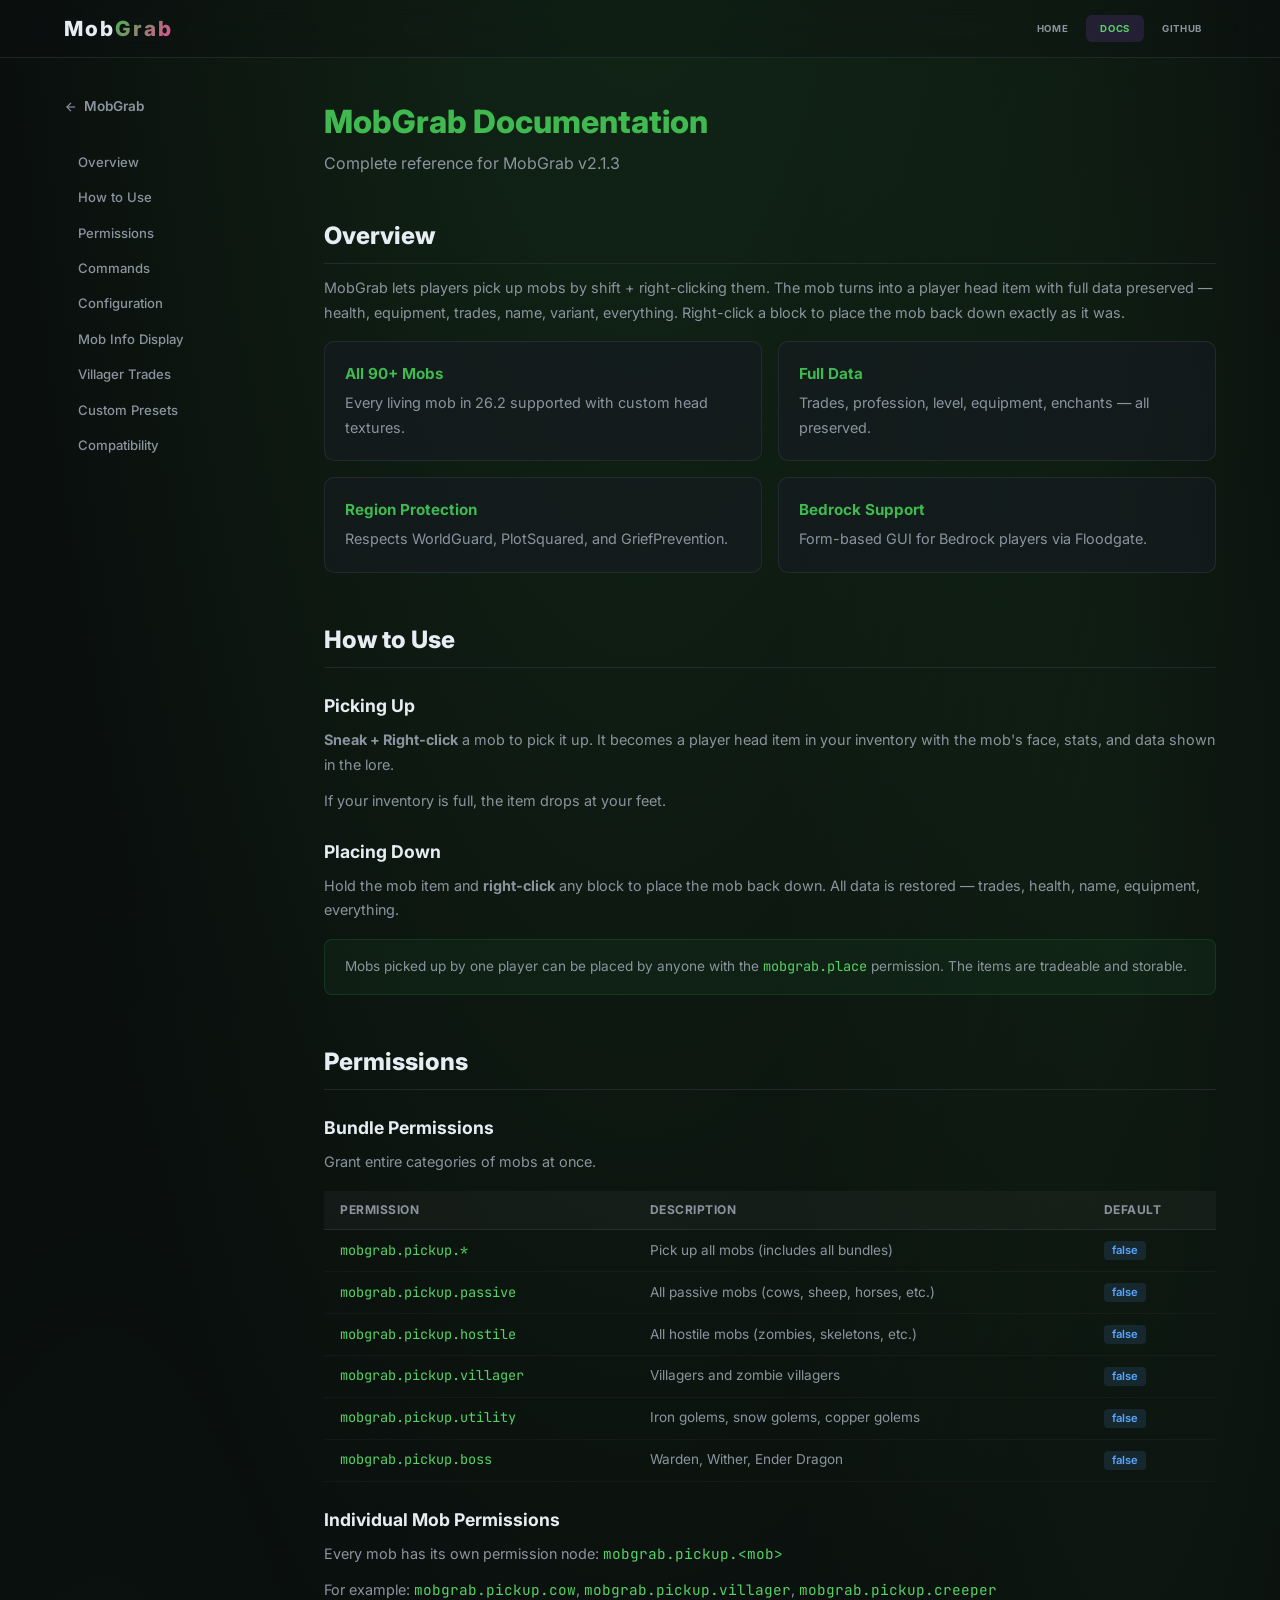
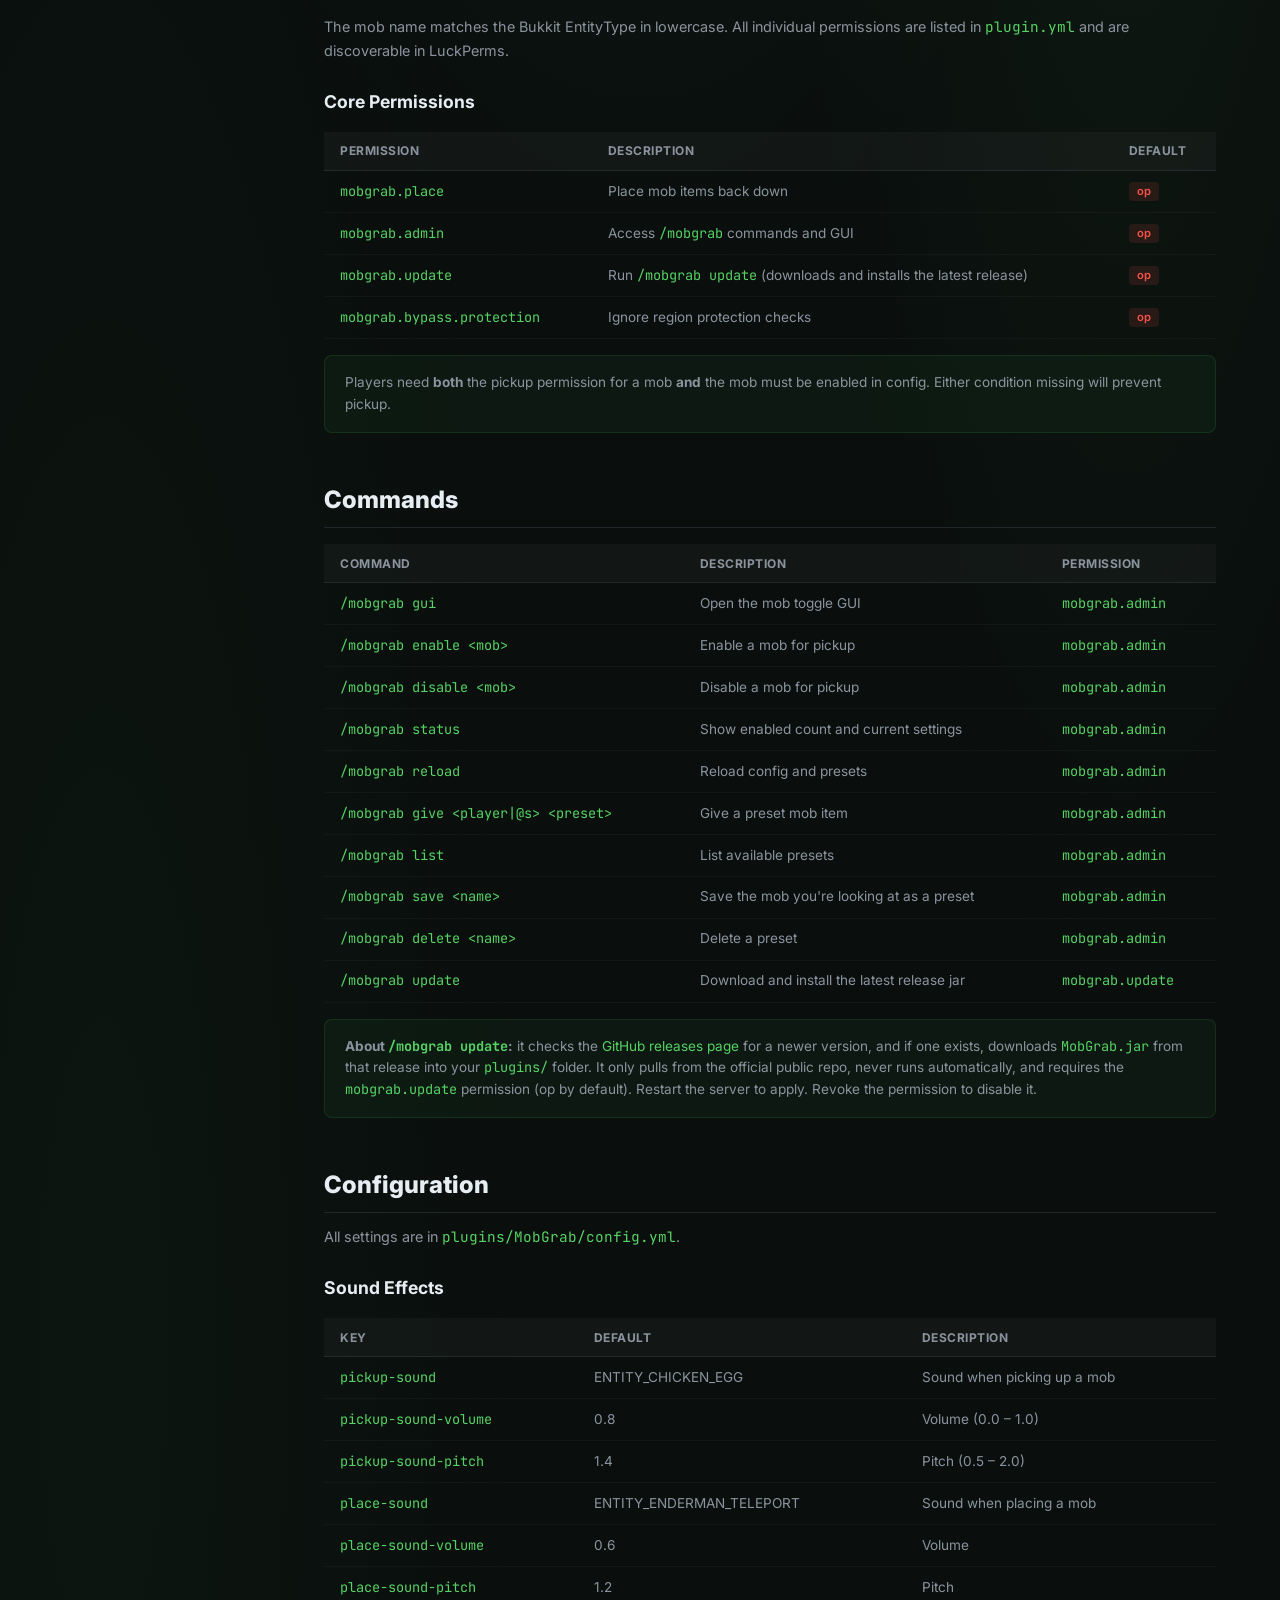
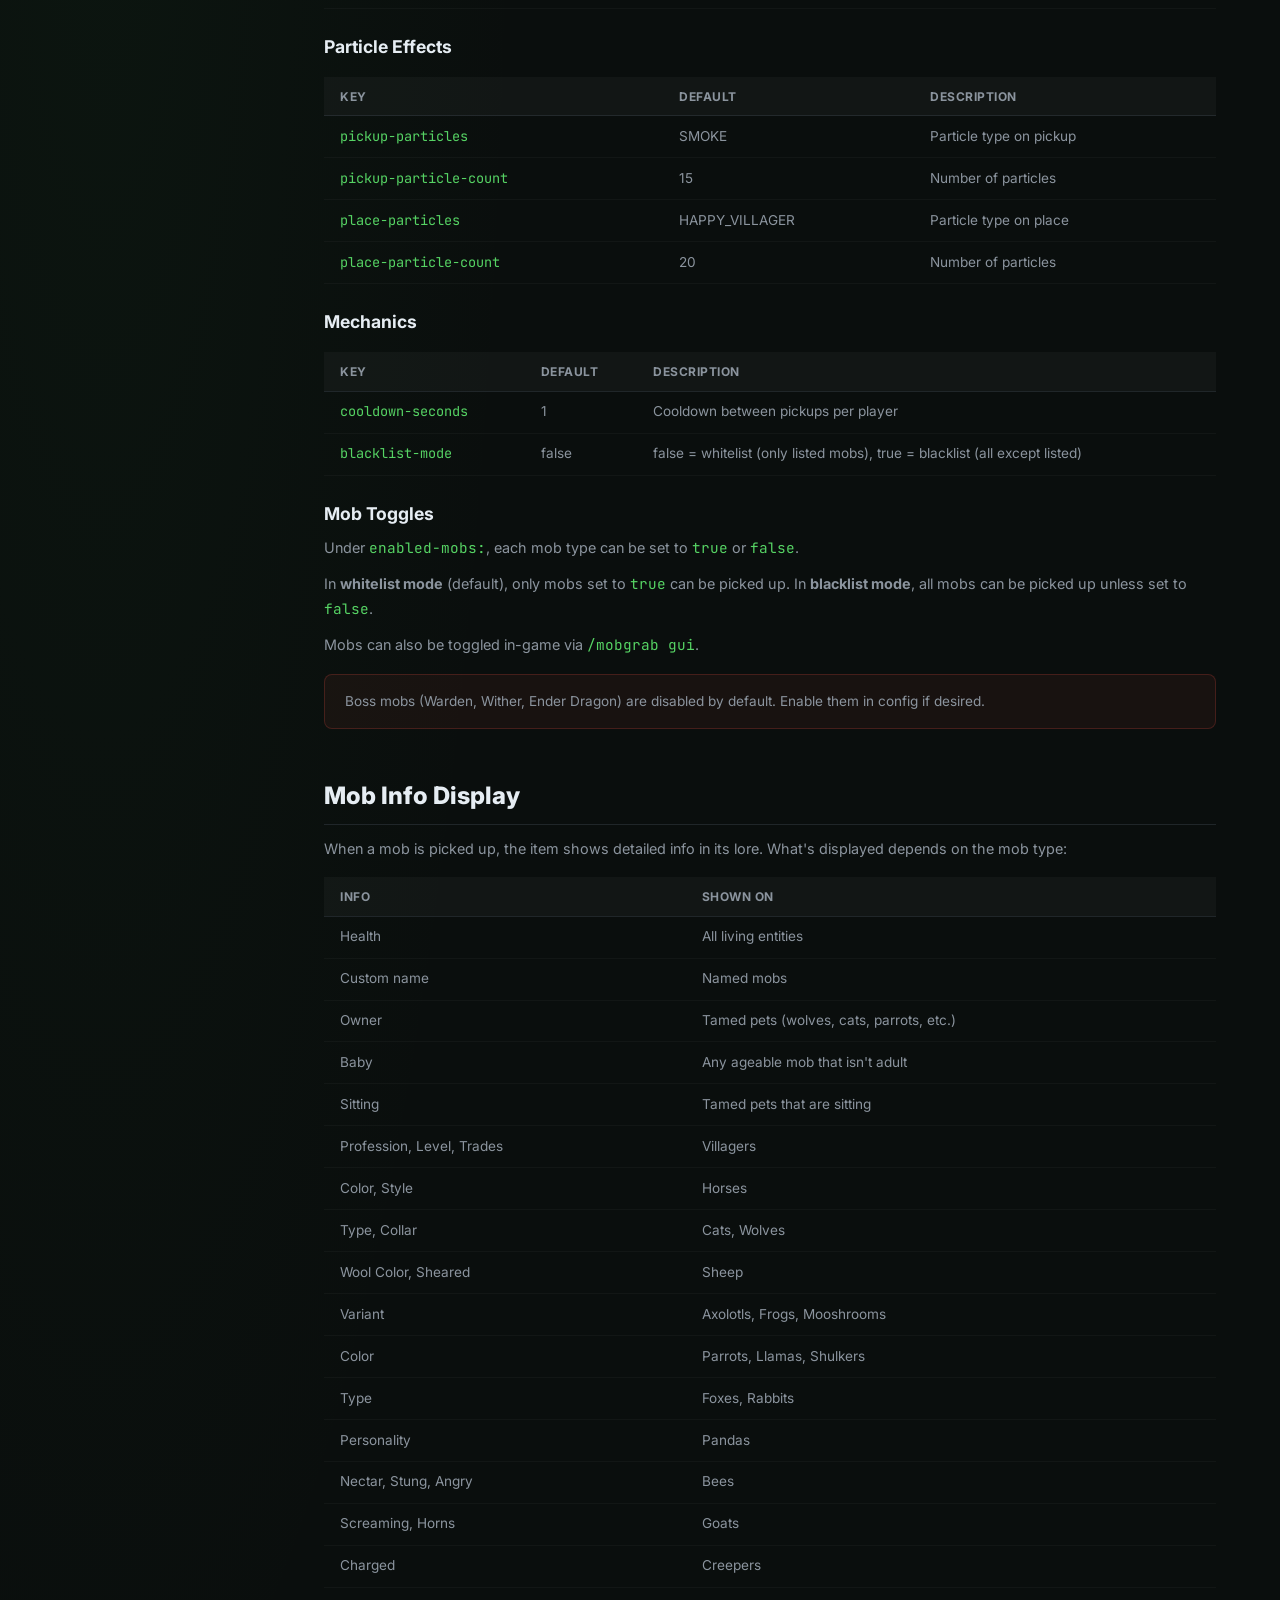
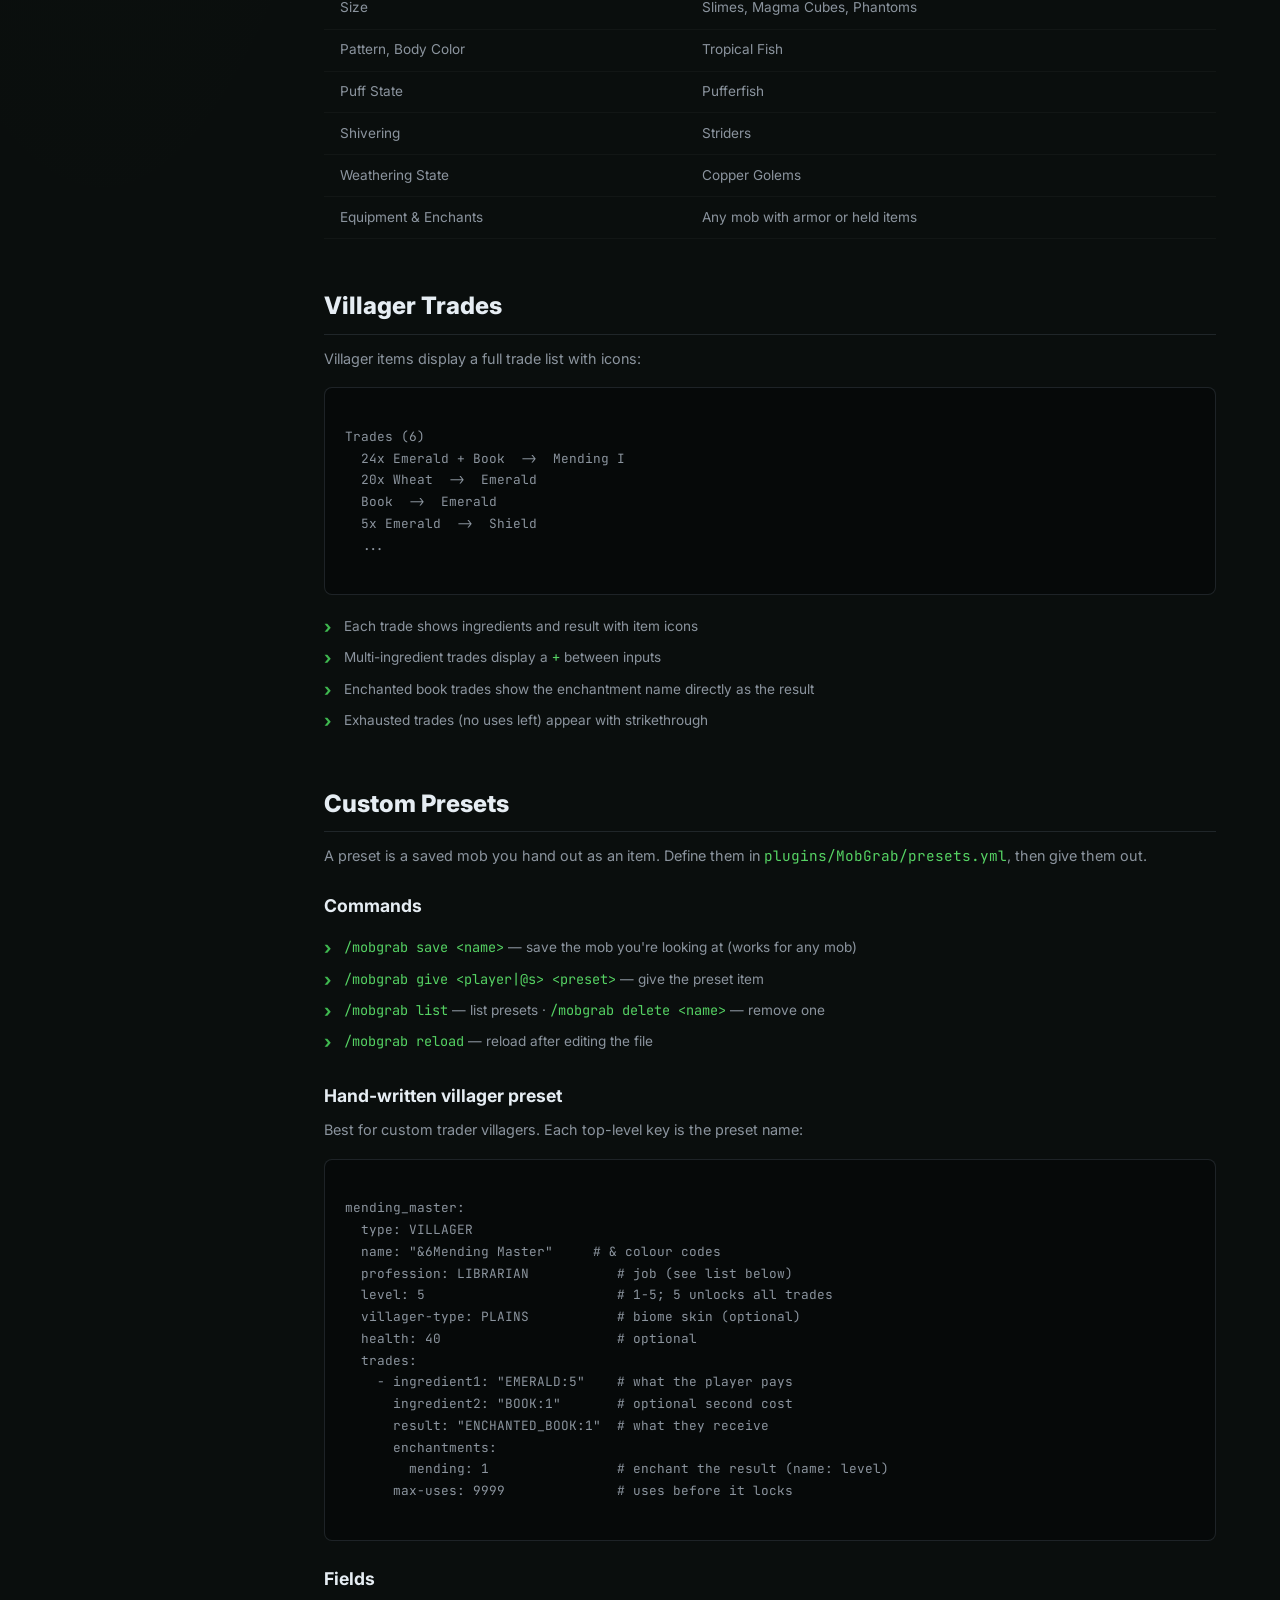
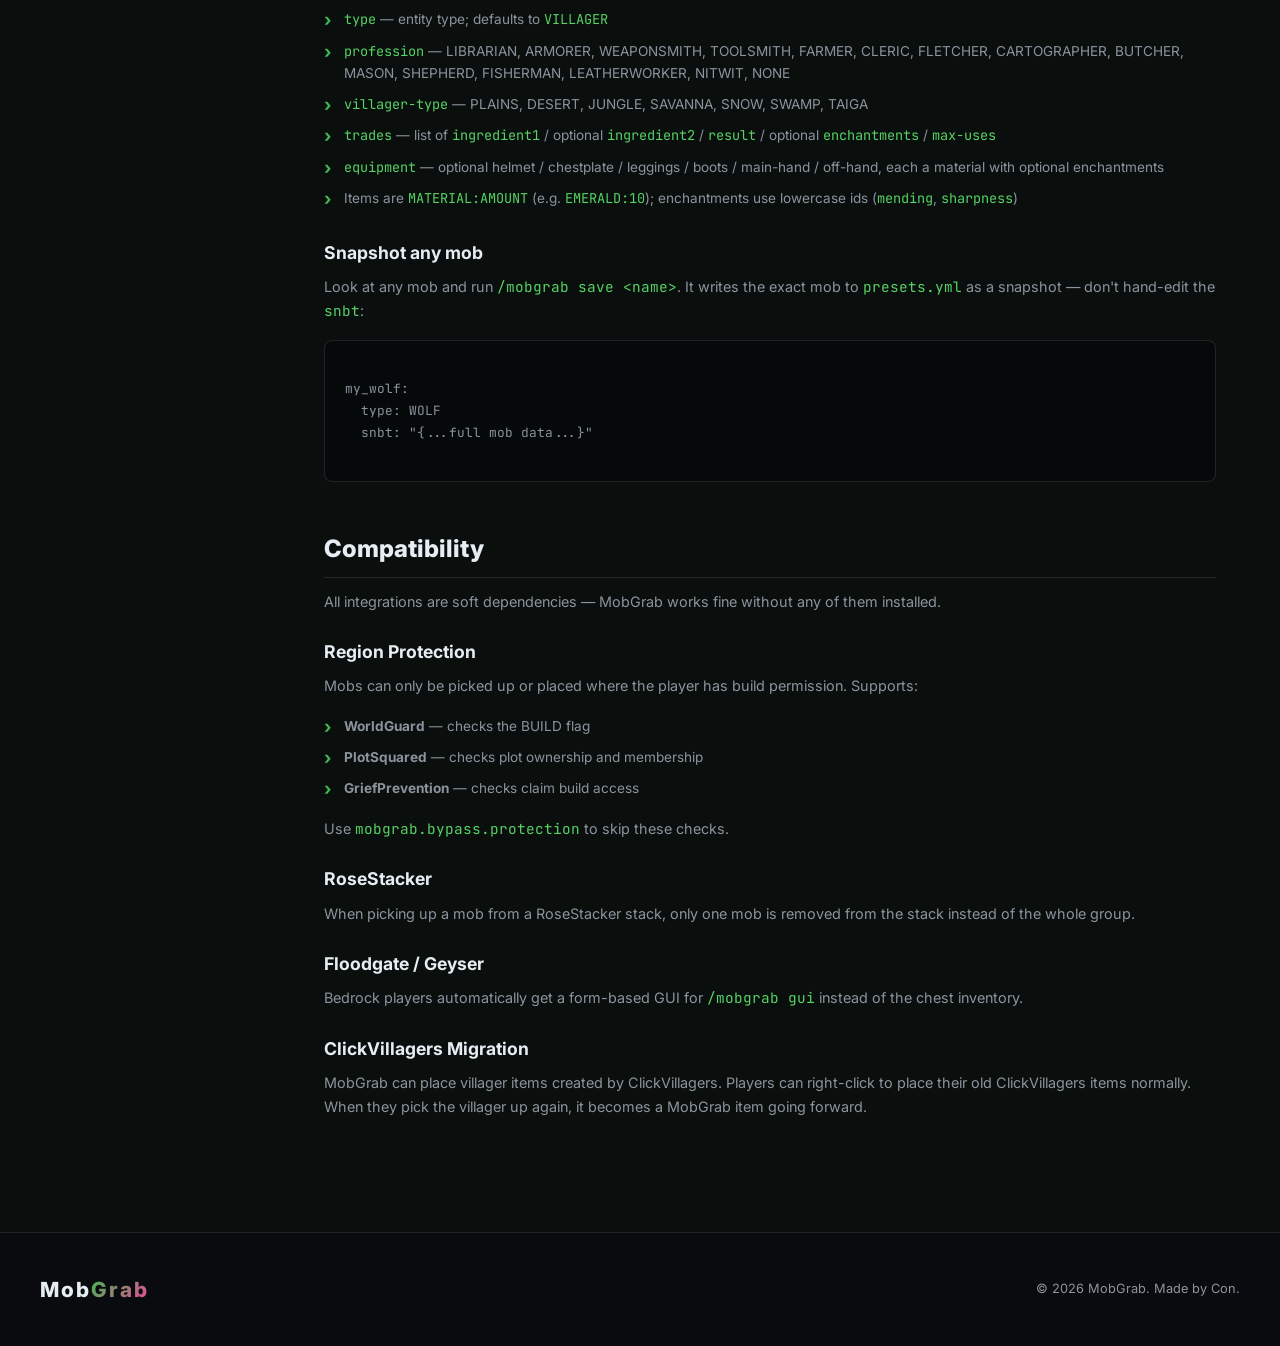
==== docs.html @ 68864bbf "Release 2.1.3" ====
<!DOCTYPE html>
<html lang="en">
<head>
    <meta charset="UTF-8">
    <meta name="viewport" content="width=device-width, initial-scale=1.0">
    <title>MobGrab Documentation</title>
    <meta name="description" content="Full documentation for MobGrab including permissions, commands, configuration, and compatibility.">
    <link rel="preconnect" href="https://fonts.googleapis.com">
    <link href="https://fonts.googleapis.com/css2?family=Inter:wght@400;500;600;700;800&family=JetBrains+Mono:wght@500&display=swap" rel="stylesheet">
    <link rel="stylesheet" href="css/style.css">
    <link rel="stylesheet" href="css/mobgrab.css">
</head>
<body>

<nav class="nav">
    <div class="nav-inner">
        <div class="nav-logo"><a href="index.html" style="color:inherit;">Mob<span>Grab</span></a></div>
        <ul class="nav-links" id="nav-links">
            <li><a href="index.html">Home</a></li>
            <li><a href="docs.html" class="active">Docs</a></li>
            <li><a href="https://github.com/ThConMan/MobGrab">GitHub</a></li>
        </ul>
        <button class="nav-burger" onclick="toggleMenu()" aria-label="Menu">
            <span></span><span></span><span></span>
        </button>
    </div>
</nav>

<div style="height: 4rem;"></div>

<div class="docs-layout">

    <!-- Sidebar TOC -->
    <aside class="docs-sidebar">
        <div class="docs-sidebar-header">
            <a href="index.html" class="docs-back">
                <svg width="14" height="14" viewBox="0 0 24 24" fill="none" stroke="currentColor" stroke-width="2"><line x1="19" y1="12" x2="5" y2="12"/><polyline points="12 19 5 12 12 5"/></svg>
                MobGrab
            </a>
        </div>
        <nav class="docs-toc">
            <a href="#overview">Overview</a>
            <a href="#usage">How to Use</a>
            <a href="#permissions">Permissions</a>
            <a href="#commands">Commands</a>
            <a href="#config">Configuration</a>
            <a href="#mob-info">Mob Info Display</a>
            <a href="#trades">Villager Trades</a>
            <a href="#presets">Custom Presets</a>
            <a href="#compatibility">Compatibility</a>
        </nav>
    </aside>

    <!-- Main Content -->
    <main class="docs-content">

        <h1 class="docs-title">MobGrab Documentation</h1>
        <p class="docs-subtitle">Complete reference for MobGrab v2.1.3</p>

        <section id="overview" class="docs-section">
            <h2>Overview</h2>
            <p>MobGrab lets players pick up mobs by shift + right-clicking them. The mob turns into a player head item with full data preserved — health, equipment, trades, name, variant, everything. Right-click a block to place the mob back down exactly as it was.</p>
            <div class="docs-grid">
                <div class="docs-grid-item">
                    <h4>All 90+ Mobs</h4>
                    <p>Every living mob in 26.2 supported with custom head textures.</p>
                </div>
                <div class="docs-grid-item">
                    <h4>Full Data</h4>
                    <p>Trades, profession, level, equipment, enchants — all preserved.</p>
                </div>
                <div class="docs-grid-item">
                    <h4>Region Protection</h4>
                    <p>Respects WorldGuard, PlotSquared, and GriefPrevention.</p>
                </div>
                <div class="docs-grid-item">
                    <h4>Bedrock Support</h4>
                    <p>Form-based GUI for Bedrock players via Floodgate.</p>
                </div>
            </div>
        </section>

        <section id="usage" class="docs-section">
            <h2>How to Use</h2>
            <h3>Picking Up</h3>
            <p><strong>Sneak + Right-click</strong> a mob to pick it up. It becomes a player head item in your inventory with the mob's face, stats, and data shown in the lore.</p>
            <p>If your inventory is full, the item drops at your feet.</p>

            <h3>Placing Down</h3>
            <p>Hold the mob item and <strong>right-click</strong> any block to place the mob back down. All data is restored — trades, health, name, equipment, everything.</p>

            <div class="docs-callout">
                Mobs picked up by one player can be placed by anyone with the <span class="mono">mobgrab.place</span> permission. The items are tradeable and storable.
            </div>
        </section>

        <section id="permissions" class="docs-section">
            <h2>Permissions</h2>

            <h3>Bundle Permissions</h3>
            <p>Grant entire categories of mobs at once.</p>
            <div class="docs-table-wrap">
                <table class="docs-table">
                    <thead><tr><th>Permission</th><th>Description</th><th>Default</th></tr></thead>
                    <tbody>
                        <tr><td><span class="mono">mobgrab.pickup.*</span></td><td>Pick up all mobs (includes all bundles)</td><td><span class="docs-tag">false</span></td></tr>
                        <tr><td><span class="mono">mobgrab.pickup.passive</span></td><td>All passive mobs (cows, sheep, horses, etc.)</td><td><span class="docs-tag">false</span></td></tr>
                        <tr><td><span class="mono">mobgrab.pickup.hostile</span></td><td>All hostile mobs (zombies, skeletons, etc.)</td><td><span class="docs-tag">false</span></td></tr>
                        <tr><td><span class="mono">mobgrab.pickup.villager</span></td><td>Villagers and zombie villagers</td><td><span class="docs-tag">false</span></td></tr>
                        <tr><td><span class="mono">mobgrab.pickup.utility</span></td><td>Iron golems, snow golems, copper golems</td><td><span class="docs-tag">false</span></td></tr>
                        <tr><td><span class="mono">mobgrab.pickup.boss</span></td><td>Warden, Wither, Ender Dragon</td><td><span class="docs-tag">false</span></td></tr>
                    </tbody>
                </table>
            </div>

            <h3>Individual Mob Permissions</h3>
            <p>Every mob has its own permission node: <span class="mono">mobgrab.pickup.&lt;mob&gt;</span></p>
            <p>For example: <span class="mono">mobgrab.pickup.cow</span>, <span class="mono">mobgrab.pickup.villager</span>, <span class="mono">mobgrab.pickup.creeper</span></p>
            <p>The mob name matches the Bukkit EntityType in lowercase. All individual permissions are listed in <span class="mono">plugin.yml</span> and are discoverable in LuckPerms.</p>

            <h3>Core Permissions</h3>
            <div class="docs-table-wrap">
                <table class="docs-table">
                    <thead><tr><th>Permission</th><th>Description</th><th>Default</th></tr></thead>
                    <tbody>
                        <tr><td><span class="mono">mobgrab.place</span></td><td>Place mob items back down</td><td><span class="docs-tag docs-tag-op">op</span></td></tr>
                        <tr><td><span class="mono">mobgrab.admin</span></td><td>Access <span class="mono">/mobgrab</span> commands and GUI</td><td><span class="docs-tag docs-tag-op">op</span></td></tr>
                        <tr><td><span class="mono">mobgrab.update</span></td><td>Run <span class="mono">/mobgrab update</span> (downloads and installs the latest release)</td><td><span class="docs-tag docs-tag-op">op</span></td></tr>
                        <tr><td><span class="mono">mobgrab.bypass.protection</span></td><td>Ignore region protection checks</td><td><span class="docs-tag docs-tag-op">op</span></td></tr>
                    </tbody>
                </table>
            </div>

            <div class="docs-callout">
                Players need <strong>both</strong> the pickup permission for a mob <strong>and</strong> the mob must be enabled in config. Either condition missing will prevent pickup.
            </div>
        </section>

        <section id="commands" class="docs-section">
            <h2>Commands</h2>
            <div class="docs-table-wrap">
                <table class="docs-table">
                    <thead><tr><th>Command</th><th>Description</th><th>Permission</th></tr></thead>
                    <tbody>
                        <tr><td><span class="mono">/mobgrab gui</span></td><td>Open the mob toggle GUI</td><td><span class="mono">mobgrab.admin</span></td></tr>
                        <tr><td><span class="mono">/mobgrab enable &lt;mob&gt;</span></td><td>Enable a mob for pickup</td><td><span class="mono">mobgrab.admin</span></td></tr>
                        <tr><td><span class="mono">/mobgrab disable &lt;mob&gt;</span></td><td>Disable a mob for pickup</td><td><span class="mono">mobgrab.admin</span></td></tr>
                        <tr><td><span class="mono">/mobgrab status</span></td><td>Show enabled count and current settings</td><td><span class="mono">mobgrab.admin</span></td></tr>
                        <tr><td><span class="mono">/mobgrab reload</span></td><td>Reload config and presets</td><td><span class="mono">mobgrab.admin</span></td></tr>
                        <tr><td><span class="mono">/mobgrab give &lt;player|@s&gt; &lt;preset&gt;</span></td><td>Give a preset mob item</td><td><span class="mono">mobgrab.admin</span></td></tr>
                        <tr><td><span class="mono">/mobgrab list</span></td><td>List available presets</td><td><span class="mono">mobgrab.admin</span></td></tr>
                        <tr><td><span class="mono">/mobgrab save &lt;name&gt;</span></td><td>Save the mob you're looking at as a preset</td><td><span class="mono">mobgrab.admin</span></td></tr>
                        <tr><td><span class="mono">/mobgrab delete &lt;name&gt;</span></td><td>Delete a preset</td><td><span class="mono">mobgrab.admin</span></td></tr>
                        <tr><td><span class="mono">/mobgrab update</span></td><td>Download and install the latest release jar</td><td><span class="mono">mobgrab.update</span></td></tr>
                    </tbody>
                </table>
            </div>

            <div class="docs-callout">
                <strong>About <span class="mono">/mobgrab update</span>:</strong> it checks the
                <a href="https://github.com/ThConMan/MobGrab/releases">GitHub releases page</a> for a newer
                version, and if one exists, downloads <span class="mono">MobGrab.jar</span> from that release
                into your <span class="mono">plugins/</span> folder. It only pulls from the official public
                repo, never runs automatically, and requires the <span class="mono">mobgrab.update</span>
                permission (op by default). Restart the server to apply. Revoke the permission to disable it.
            </div>
        </section>

        <section id="config" class="docs-section">
            <h2>Configuration</h2>
            <p>All settings are in <span class="mono">plugins/MobGrab/config.yml</span>.</p>

            <h3>Sound Effects</h3>
            <div class="docs-table-wrap">
                <table class="docs-table">
                    <thead><tr><th>Key</th><th>Default</th><th>Description</th></tr></thead>
                    <tbody>
                        <tr><td><span class="mono">pickup-sound</span></td><td>ENTITY_CHICKEN_EGG</td><td>Sound when picking up a mob</td></tr>
                        <tr><td><span class="mono">pickup-sound-volume</span></td><td>0.8</td><td>Volume (0.0 – 1.0)</td></tr>
                        <tr><td><span class="mono">pickup-sound-pitch</span></td><td>1.4</td><td>Pitch (0.5 – 2.0)</td></tr>
                        <tr><td><span class="mono">place-sound</span></td><td>ENTITY_ENDERMAN_TELEPORT</td><td>Sound when placing a mob</td></tr>
                        <tr><td><span class="mono">place-sound-volume</span></td><td>0.6</td><td>Volume</td></tr>
                        <tr><td><span class="mono">place-sound-pitch</span></td><td>1.2</td><td>Pitch</td></tr>
                    </tbody>
                </table>
            </div>

            <h3>Particle Effects</h3>
            <div class="docs-table-wrap">
                <table class="docs-table">
                    <thead><tr><th>Key</th><th>Default</th><th>Description</th></tr></thead>
                    <tbody>
                        <tr><td><span class="mono">pickup-particles</span></td><td>SMOKE</td><td>Particle type on pickup</td></tr>
                        <tr><td><span class="mono">pickup-particle-count</span></td><td>15</td><td>Number of particles</td></tr>
                        <tr><td><span class="mono">place-particles</span></td><td>HAPPY_VILLAGER</td><td>Particle type on place</td></tr>
                        <tr><td><span class="mono">place-particle-count</span></td><td>20</td><td>Number of particles</td></tr>
                    </tbody>
                </table>
            </div>

            <h3>Mechanics</h3>
            <div class="docs-table-wrap">
                <table class="docs-table">
                    <thead><tr><th>Key</th><th>Default</th><th>Description</th></tr></thead>
                    <tbody>
                        <tr><td><span class="mono">cooldown-seconds</span></td><td>1</td><td>Cooldown between pickups per player</td></tr>
                        <tr><td><span class="mono">blacklist-mode</span></td><td>false</td><td>false = whitelist (only listed mobs), true = blacklist (all except listed)</td></tr>
                    </tbody>
                </table>
            </div>

            <h3>Mob Toggles</h3>
            <p>Under <span class="mono">enabled-mobs:</span>, each mob type can be set to <span class="mono">true</span> or <span class="mono">false</span>.</p>
            <p>In <strong>whitelist mode</strong> (default), only mobs set to <span class="mono">true</span> can be picked up. In <strong>blacklist mode</strong>, all mobs can be picked up unless set to <span class="mono">false</span>.</p>
            <p>Mobs can also be toggled in-game via <span class="mono">/mobgrab gui</span>.</p>

            <div class="docs-callout docs-callout-warn">
                Boss mobs (Warden, Wither, Ender Dragon) are disabled by default. Enable them in config if desired.
            </div>
        </section>

        <section id="mob-info" class="docs-section">
            <h2>Mob Info Display</h2>
            <p>When a mob is picked up, the item shows detailed info in its lore. What's displayed depends on the mob type:</p>

            <div class="docs-table-wrap">
                <table class="docs-table">
                    <thead><tr><th>Info</th><th>Shown On</th></tr></thead>
                    <tbody>
                        <tr><td>Health</td><td>All living entities</td></tr>
                        <tr><td>Custom name</td><td>Named mobs</td></tr>
                        <tr><td>Owner</td><td>Tamed pets (wolves, cats, parrots, etc.)</td></tr>
                        <tr><td>Baby</td><td>Any ageable mob that isn't adult</td></tr>
                        <tr><td>Sitting</td><td>Tamed pets that are sitting</td></tr>
                        <tr><td>Profession, Level, Trades</td><td>Villagers</td></tr>
                        <tr><td>Color, Style</td><td>Horses</td></tr>
                        <tr><td>Type, Collar</td><td>Cats, Wolves</td></tr>
                        <tr><td>Wool Color, Sheared</td><td>Sheep</td></tr>
                        <tr><td>Variant</td><td>Axolotls, Frogs, Mooshrooms</td></tr>
                        <tr><td>Color</td><td>Parrots, Llamas, Shulkers</td></tr>
                        <tr><td>Type</td><td>Foxes, Rabbits</td></tr>
                        <tr><td>Personality</td><td>Pandas</td></tr>
                        <tr><td>Nectar, Stung, Angry</td><td>Bees</td></tr>
                        <tr><td>Screaming, Horns</td><td>Goats</td></tr>
                        <tr><td>Charged</td><td>Creepers</td></tr>
                        <tr><td>Size</td><td>Slimes, Magma Cubes, Phantoms</td></tr>
                        <tr><td>Pattern, Body Color</td><td>Tropical Fish</td></tr>
                        <tr><td>Puff State</td><td>Pufferfish</td></tr>
                        <tr><td>Shivering</td><td>Striders</td></tr>
                        <tr><td>Weathering State</td><td>Copper Golems</td></tr>
                        <tr><td>Equipment &amp; Enchants</td><td>Any mob with armor or held items</td></tr>
                    </tbody>
                </table>
            </div>
        </section>

        <section id="trades" class="docs-section">
            <h2>Villager Trades</h2>
            <p>Villager items display a full trade list with icons:</p>
            <div class="docs-code">
Trades (6)
  24x Emerald + Book  ->  Mending I
  20x Wheat  ->  Emerald
  Book  ->  Emerald
  5x Emerald  ->  Shield
  ...
            </div>
            <ul class="docs-list">
                <li>Each trade shows ingredients and result with item icons</li>
                <li>Multi-ingredient trades display a <span class="mono">+</span> between inputs</li>
                <li>Enchanted book trades show the enchantment name directly as the result</li>
                <li>Exhausted trades (no uses left) appear with strikethrough</li>
            </ul>
        </section>

        <section id="presets" class="docs-section">
            <h2>Custom Presets</h2>
            <p>A preset is a saved mob you hand out as an item. Define them in
               <span class="mono">plugins/MobGrab/presets.yml</span>, then give them out.</p>

            <h3>Commands</h3>
            <ul class="docs-list">
                <li><span class="mono">/mobgrab save &lt;name&gt;</span> — save the mob you're looking at (works for any mob)</li>
                <li><span class="mono">/mobgrab give &lt;player|@s&gt; &lt;preset&gt;</span> — give the preset item</li>
                <li><span class="mono">/mobgrab list</span> — list presets · <span class="mono">/mobgrab delete &lt;name&gt;</span> — remove one</li>
                <li><span class="mono">/mobgrab reload</span> — reload after editing the file</li>
            </ul>

            <h3>Hand-written villager preset</h3>
            <p>Best for custom trader villagers. Each top-level key is the preset name:</p>
            <div class="docs-code">
mending_master:
  type: VILLAGER
  name: "&amp;6Mending Master"     # &amp; colour codes
  profession: LIBRARIAN           # job (see list below)
  level: 5                        # 1-5; 5 unlocks all trades
  villager-type: PLAINS           # biome skin (optional)
  health: 40                      # optional
  trades:
    - ingredient1: "EMERALD:5"    # what the player pays
      ingredient2: "BOOK:1"       # optional second cost
      result: "ENCHANTED_BOOK:1"  # what they receive
      enchantments:
        mending: 1                # enchant the result (name: level)
      max-uses: 9999              # uses before it locks
            </div>

            <h3>Fields</h3>
            <ul class="docs-list">
                <li><span class="mono">type</span> — entity type; defaults to <span class="mono">VILLAGER</span></li>
                <li><span class="mono">profession</span> — LIBRARIAN, ARMORER, WEAPONSMITH, TOOLSMITH, FARMER, CLERIC, FLETCHER, CARTOGRAPHER, BUTCHER, MASON, SHEPHERD, FISHERMAN, LEATHERWORKER, NITWIT, NONE</li>
                <li><span class="mono">villager-type</span> — PLAINS, DESERT, JUNGLE, SAVANNA, SNOW, SWAMP, TAIGA</li>
                <li><span class="mono">trades</span> — list of <span class="mono">ingredient1</span> / optional <span class="mono">ingredient2</span> / <span class="mono">result</span> / optional <span class="mono">enchantments</span> / <span class="mono">max-uses</span></li>
                <li><span class="mono">equipment</span> — optional helmet / chestplate / leggings / boots / main-hand / off-hand, each a material with optional enchantments</li>
                <li>Items are <span class="mono">MATERIAL:AMOUNT</span> (e.g. <span class="mono">EMERALD:10</span>); enchantments use lowercase ids (<span class="mono">mending</span>, <span class="mono">sharpness</span>)</li>
            </ul>

            <h3>Snapshot any mob</h3>
            <p>Look at any mob and run <span class="mono">/mobgrab save &lt;name&gt;</span>. It writes the exact mob
               to <span class="mono">presets.yml</span> as a snapshot — don't hand-edit the <span class="mono">snbt</span>:</p>
            <div class="docs-code">
my_wolf:
  type: WOLF
  snbt: "{...full mob data...}"
            </div>
        </section>

        <section id="compatibility" class="docs-section">
            <h2>Compatibility</h2>
            <p>All integrations are soft dependencies — MobGrab works fine without any of them installed.</p>

            <h3>Region Protection</h3>
            <p>Mobs can only be picked up or placed where the player has build permission. Supports:</p>
            <ul class="docs-list">
                <li><strong>WorldGuard</strong> — checks the BUILD flag</li>
                <li><strong>PlotSquared</strong> — checks plot ownership and membership</li>
                <li><strong>GriefPrevention</strong> — checks claim build access</li>
            </ul>
            <p>Use <span class="mono">mobgrab.bypass.protection</span> to skip these checks.</p>

            <h3>RoseStacker</h3>
            <p>When picking up a mob from a RoseStacker stack, only one mob is removed from the stack instead of the whole group.</p>

            <h3>Floodgate / Geyser</h3>
            <p>Bedrock players automatically get a form-based GUI for <span class="mono">/mobgrab gui</span> instead of the chest inventory.</p>

            <h3>ClickVillagers Migration</h3>
            <p>MobGrab can place villager items created by ClickVillagers. Players can right-click to place their old ClickVillagers items normally. When they pick the villager up again, it becomes a MobGrab item going forward.</p>
        </section>

    </main>
</div>

<footer class="footer">
    <div class="footer-inner">
        <div class="nav-logo"><a href="index.html" style="color:inherit;">Mob<span>Grab</span></a></div>
        <p>&copy; 2026 MobGrab. Made by Con.</p>
    </div>
</footer>

<script>
function toggleMenu() {
    document.getElementById('nav-links').classList.toggle('open');
    document.querySelector('.nav-burger').classList.toggle('active');
}

// Highlight current section in TOC on scroll
const tocLinks = document.querySelectorAll('.docs-toc a');
const sections = document.querySelectorAll('.docs-section');

window.addEventListener('scroll', () => {
    let current = '';
    sections.forEach(section => {
        if (window.scrollY >= section.offsetTop - 100) {
            current = section.id;
        }
    });
    tocLinks.forEach(link => {
        link.classList.toggle('active', link.getAttribute('href') === '#' + current);
    });
});
</script>

</body>
</html>
---- css/style.css ----
/* ── Reset & Base ── */
*, *::before, *::after { box-sizing: border-box; margin: 0; padding: 0; }

:root {
    --bg-primary: #0d0d18;
    --bg-card: rgba(14, 14, 24, 0.92);
    --bg-card-solid: #161624;
    --bg-card-hover: #1e1e30;
    --border: rgba(255, 255, 255, 0.1);
    --border-light: rgba(255, 255, 255, 0.18);
    --glass: rgba(255, 255, 255, 0.06);
    --text: #f0f0f8;
    --text-muted: #b8b8d4;
    --accent: #a855f7;
    --accent-light: #c084e0;
    --accent-glow: rgba(168, 85, 247, 0.28);
    --accent-glow-strong: rgba(168, 85, 247, 0.55);
    --success: #2ecc71;
    --gold: #f1c40f;
    --glow-green: rgba(74, 222, 128, 0.18);
    --glow-cyan: rgba(100, 216, 255, 0.18);
    --glow-gold: rgba(246, 196, 67, 0.2);
}

html { scroll-behavior: smooth; }

body {
    font-family: 'Inter', -apple-system, BlinkMacSystemFont, 'Segoe UI', sans-serif;
    background: var(--bg-primary);
    background-image:
        radial-gradient(ellipse at 20% 50%, rgba(168, 85, 247, 0.12) 0%, transparent 50%),
        radial-gradient(ellipse at 80% 20%, rgba(88, 101, 242, 0.1) 0%, transparent 50%),
        radial-gradient(ellipse at 50% 90%, rgba(236, 72, 153, 0.09) 0%, transparent 50%),
        radial-gradient(ellipse at 10% 10%, rgba(100, 216, 255, 0.04) 0%, transparent 40%);
    color: var(--text);
    line-height: 1.6;
    min-height: 100vh;
    overflow-x: hidden;
}

a { color: var(--accent-light); text-decoration: none; transition: color 0.2s; }
a:hover { color: #d9a8f0; }

.mono { font-family: 'JetBrains Mono', 'Fira Code', monospace; color: var(--accent-light); }

/* ── Nav ── */
.nav {
    position: fixed;
    top: 0;
    width: 100%;
    z-index: 100;
    background: rgba(11, 11, 16, 0.2);
    backdrop-filter: blur(20px);
    -webkit-backdrop-filter: blur(20px);
    border-bottom: 1px solid transparent;
    transition: background 0.4s ease, border-color 0.4s ease;
}

.nav.scrolled {
    background: rgba(11, 11, 16, 0.85);
    border-bottom-color: var(--border);
}

.nav-inner {
    max-width: 1200px;
    margin: 0 auto;
    padding: 0.75rem 1.5rem;
    display: flex;
    align-items: center;
    justify-content: space-between;
}

.nav-logo {
    font-size: 1.3rem;
    font-weight: 800;
    letter-spacing: 2px;
}

.nav-logo a, .nav-logo { color: var(--text); text-decoration: none; }
.nav-logo a:hover { color: var(--text); }
.nav-logo-img { height: 32px; width: auto; display: block; }

.nav-stats {
    display: flex;
    align-items: center;
    gap: 0.5rem;
    font-family: 'JetBrains Mono', monospace;
    font-size: 0.68rem;
    font-weight: 500;
    color: #555568;
    white-space: nowrap;
    margin-left: 1rem;
    margin-right: auto;
}

.nav-stat {
    display: flex;
    align-items: center;
    gap: 3px;
}

.nav-stat-sep {
    width: 1px;
    height: 10px;
    background: #333346;
}

#nav-online-count { color: #3ba55d; }
#nav-total-count { color: #555568; }

@keyframes livePulse {
    0%, 100% { opacity: 1; }
    50% { opacity: 0.4; }
}

@media (max-width: 768px) {
    .nav-stats { display: none; }
}
.nav-logo span {
    background: linear-gradient(135deg, var(--accent) 0%, #ec4899 100%);
    -webkit-background-clip: text;
    -webkit-text-fill-color: transparent;
    background-clip: text;
}

.nav-links { display: flex; gap: 0.25rem; list-style: none; }

.nav-links a {
    display: flex;
    flex-direction: column;
    align-items: center;
    gap: 3px;
    padding: 6px 14px;
    border-radius: 6px;
    color: var(--text-muted);
    font-size: 0.6rem;
    font-weight: 700;
    text-transform: uppercase;
    letter-spacing: 0.07em;
    transition: background 0.15s, color 0.15s;
    position: relative;
}

.nav-links a::after { display: none; }

.nav-links a svg {
    image-rendering: pixelated;
    opacity: 0.6;
    transition: opacity 0.15s;
}

.nav-links a:hover {
    background: rgba(168, 85, 247, 0.1);
    color: var(--text);
}

.nav-links a:hover svg { opacity: 1; }

.nav-links a.active {
    background: rgba(168, 85, 247, 0.15);
    color: var(--accent-light);
}

.nav-links a.active svg { opacity: 1; }

/* Hamburger */
.nav-burger {
    display: none;
    flex-direction: column;
    gap: 5px;
    background: none;
    border: none;
    cursor: pointer;
    padding: 4px;
}

.nav-burger span {
    width: 22px;
    height: 2px;
    background: var(--text);
    transition: transform 0.2s, opacity 0.2s;
    border-radius: 1px;
}

.nav-burger.active span:nth-child(1) { transform: translateY(7px) rotate(45deg); }
.nav-burger.active span:nth-child(2) { opacity: 0; }
.nav-burger.active span:nth-child(3) { transform: translateY(-7px) rotate(-45deg); }

/* ── Hero Canvas ── */
.hero-canvas {
    position: fixed;
    top: 0;
    left: 0;
    width: 100%;
    height: 100%;
    z-index: 0;
    pointer-events: none;
}

/* ── Hero ── */
.hero {
    position: relative;
    z-index: 1;
    min-height: 100vh;
    display: flex;
    flex-direction: column;
    align-items: center;
    justify-content: center;
    text-align: center;
    padding: 2rem;
    background: radial-gradient(ellipse at 50% 40%, rgba(155, 89, 182, 0.06) 0%, transparent 60%);
}

.hero.hero-compact {
    min-height: 70vh;
    padding-top: 6rem;
}

.hero-badge {
    font-size: 0.7rem;
    font-weight: 700;
    text-transform: uppercase;
    letter-spacing: 3px;
    color: var(--accent-light);
    background: linear-gradient(135deg, rgba(155, 89, 182, 0.12) 0%, rgba(236, 72, 153, 0.08) 100%);
    border: 1px solid rgba(155, 89, 182, 0.2);
    padding: 0.4rem 1.2rem;
    border-radius: 20px;
    margin-bottom: 1.5rem;
}

.hero h1 {
    font-size: clamp(3rem, 8vw, 5.5rem);
    font-weight: 800;
    letter-spacing: 6px;
    margin-bottom: 0.75rem;
    background: linear-gradient(135deg, #ffffff 0%, #c8c8d8 50%, var(--accent-light) 100%);
    -webkit-background-clip: text;
    -webkit-text-fill-color: transparent;
    background-clip: text;
}

.hero h1 span {
    background: linear-gradient(135deg, #c084e0 0%, #ec4899 50%, #f59e0b 100%);
    -webkit-background-clip: text;
    -webkit-text-fill-color: transparent;
    background-clip: text;
}

.hero .tagline {
    font-size: 1.1rem;
    color: var(--text-muted);
    margin-bottom: 2.5rem;
    max-width: 480px;
    line-height: 1.7;
}

.server-ip {
    display: inline-flex;
    align-items: center;
    gap: 0.75rem;
    background: rgba(18, 18, 28, 0.5);
    backdrop-filter: blur(24px);
    -webkit-backdrop-filter: blur(24px);
    border: 1px solid var(--border-light);
    border-radius: 10px;
    padding: 0.8rem 1.5rem;
    font-family: 'JetBrains Mono', 'Fira Code', monospace;
    font-size: 1.1rem;
    cursor: pointer;
    transition: border-color 0.3s, box-shadow 0.3s, transform 0.2s;
    margin-bottom: 2rem;
    color: var(--text);
}

.server-ip:hover {
    border-color: var(--accent);
    box-shadow: 0 0 25px var(--accent-glow), inset 0 0 25px rgba(155, 89, 182, 0.05);
    transform: translateY(-2px);
}

.server-ip svg { color: var(--text-muted); flex-shrink: 0; }

.server-ip .copy-hint {
    font-size: 0.7rem;
    color: var(--text-muted);
    font-family: 'Inter', sans-serif;
    opacity: 0.7;
}

.hero-logo-img {
    max-width: min(609px, 90vw);
    max-height: 178px;
    width: 100%;
    height: auto;
    display: block;
    margin: 0 auto 1rem;
    object-fit: contain;
}

.hero-buttons { display: flex; gap: 1rem; flex-wrap: wrap; justify-content: center; }

.scroll-indicator {
    position: absolute;
    bottom: 2rem;
    color: var(--text-muted);
    opacity: 0.4;
    animation: float 2s ease-in-out infinite;
}

@keyframes float {
    0%, 100% { transform: translateY(0); }
    50% { transform: translateY(8px); }
}

/* ── Buttons ── */
.btn {
    display: inline-flex;
    align-items: center;
    gap: 0.5rem;
    padding: 0.65rem 1.6rem;
    border-radius: 6px;
    font-size: 0.875rem;
    font-weight: 600;
    border: none;
    cursor: pointer;
    transition: filter 0.15s, box-shadow 0.2s, background 0.2s, transform 0.15s;
    letter-spacing: 0.4px;
    text-transform: uppercase;
}

.btn:hover {
    transform: translateY(-2px);
}

/* ── Scroll-in animations ── */
.fade-in {
    opacity: 0;
    transform: translateY(22px);
    transition: opacity 0.6s ease, transform 0.6s ease;
}

.fade-in.visible {
    opacity: 1;
    transform: none;
}

.btn-primary {
    background: linear-gradient(170deg, #b366ff 0%, #7c22cc 100%);
    color: #fff;
    border: 1px solid rgba(179, 102, 255, 0.35);
}

.btn-primary:hover {
    filter: brightness(1.12);
    box-shadow: 0 0 18px rgba(168, 85, 247, 0.45);
    color: #fff;
}

.btn-outline {
    background: transparent;
    color: var(--text-muted);
    border: 1px solid rgba(255, 255, 255, 0.15);
}

.btn-outline:hover {
    border-color: var(--accent);
    color: var(--accent-light);
    background: rgba(168, 85, 247, 0.08);
}

/* ── Section ── */
.section {
    position: relative;
    z-index: 1;
    max-width: 1200px;
    margin: 0 auto;
    padding: 6rem 1.5rem;
}

.section-title {
    font-size: 2.2rem;
    font-weight: 800;
    text-align: center;
    margin-bottom: 0.5rem;
    letter-spacing: 0.5px;
    background: linear-gradient(135deg, #f0f0f8 0%, var(--accent-light) 50%, #ec4899 100%);
    -webkit-background-clip: text;
    -webkit-text-fill-color: transparent;
    background-clip: text;
    filter: drop-shadow(0 0 8px rgba(0,0,0,1)) drop-shadow(0 0 16px rgba(0,0,0,1)) drop-shadow(0 0 4px rgba(0,0,0,1));
}

.section-subtitle {
    text-align: center;
    color: var(--text-muted);
    margin-bottom: 3.5rem;
    font-size: 1.05rem;
    text-shadow: 0 0 8px rgba(0,0,0,1), 0 0 16px rgba(0,0,0,1), 0 0 24px rgba(0,0,0,1), 0 1px 3px rgba(0,0,0,1);
}

/* ── Feature Cards ── */
.features-grid {
    display: grid;
    grid-template-columns: repeat(auto-fit, minmax(250px, 1fr));
    gap: 1.25rem;
}

.feature-card {
    background: var(--bg-card);
    backdrop-filter: blur(24px);
    -webkit-backdrop-filter: blur(24px);
    border: 1px solid var(--border);
    border-top: 1px solid rgba(168, 85, 247, 0.3);
    border-radius: 12px;
    padding: 2rem 1.5rem;
    text-align: center;
    transition: transform 0.2s, border-color 0.3s, box-shadow 0.3s;
}

.feature-card:hover {
    transform: translateY(-6px);
    border-color: rgba(168, 85, 247, 0.35);
    box-shadow: 0 12px 40px rgba(168, 85, 247, 0.18), 0 0 0 1px rgba(168, 85, 247, 0.1);
    background: rgba(24, 20, 40, 0.85);
}

.feature-icon-wrap {
    width: 56px;
    height: 56px;
    border-radius: 14px;
    background: linear-gradient(135deg, rgba(155, 89, 182, 0.1) 0%, rgba(88, 101, 242, 0.08) 100%);
    border: 1px solid rgba(155, 89, 182, 0.15);
    display: flex;
    align-items: center;
    justify-content: center;
    margin: 0 auto 1.25rem;
}

.feature-card h3 {
    font-size: 1.05rem;
    font-weight: 700;
    margin-bottom: 0.5rem;
}

.feature-card p {
    font-size: 0.85rem;
    color: var(--text-muted);
    line-height: 1.6;
}

/* ── CTA Section ── */
.cta-section { padding-bottom: 4rem; }

.cta-card {
    background: linear-gradient(135deg, rgba(155, 89, 182, 0.06) 0%, rgba(18, 18, 28, 0.5) 100%);
    backdrop-filter: blur(24px);
    -webkit-backdrop-filter: blur(24px);
    border: 1px solid rgba(155, 89, 182, 0.15);
    border-top: 1px solid rgba(155, 89, 182, 0.25);
    border-radius: 16px;
    padding: 3rem 2rem;
    text-align: center;
}

.cta-card h2 {
    font-size: 1.8rem;
    font-weight: 800;
    margin-bottom: 0.5rem;
}

.cta-card p {
    color: var(--text-muted);
    margin-bottom: 1.5rem;
    font-size: 1rem;
}

/* ── Rank Cards ── */
.ranks-grid {
    display: grid;
    grid-template-columns: repeat(auto-fit, minmax(280px, 1fr));
    gap: 1.5rem;
}

.rank-card {
    background: var(--bg-card);
    backdrop-filter: blur(24px);
    -webkit-backdrop-filter: blur(24px);
    border: 1px solid var(--border);
    border-top: 2px solid var(--border-light);
    border-radius: 16px;
    padding: 1.75rem;
    transition: transform 0.25s, border-color 0.3s, box-shadow 0.3s, background 0.3s;
    display: flex;
    flex-direction: column;
}

.rank-card:hover {
    transform: translateY(-8px);
    border-color: rgba(168, 85, 247, 0.35);
    box-shadow: 0 16px 50px var(--accent-glow), 0 0 0 1px rgba(168, 85, 247, 0.1);
    background: rgba(20, 18, 34, 0.9);
}

/* Rank-specific theming */
.rank-card-ranger { border-top-color: rgba(74, 222, 128, 0.45); }
.rank-card-ranger:hover {
    border-color: rgba(74, 222, 128, 0.4);
    box-shadow: 0 16px 50px rgba(74, 222, 128, 0.14), 0 0 0 1px rgba(74, 222, 128, 0.08);
}
.rank-card-trickster { border-top-color: rgba(192, 132, 224, 0.5); }
.rank-card-trickster:hover {
    border-color: rgba(192, 132, 224, 0.4);
    box-shadow: 0 16px 50px rgba(192, 132, 224, 0.16), 0 0 0 1px rgba(192, 132, 224, 0.08);
}
.rank-card-mythril { border-top-color: rgba(100, 216, 255, 0.45); }
.rank-card-mythril:hover {
    border-color: rgba(100, 216, 255, 0.4);
    box-shadow: 0 16px 50px rgba(100, 216, 255, 0.14), 0 0 0 1px rgba(100, 216, 255, 0.08);
}
.rank-card-celestial { border-top-color: rgba(224, 176, 255, 0.55); }
.rank-card-celestial:hover {
    border-color: rgba(224, 176, 255, 0.45);
    box-shadow: 0 16px 50px rgba(224, 176, 255, 0.18), 0 0 0 1px rgba(224, 176, 255, 0.1);
}

.rank-card.featured {
    border-color: rgba(168, 85, 247, 0.35);
    box-shadow: 0 0 50px var(--accent-glow), 0 0 100px rgba(168, 85, 247, 0.08);
    position: relative;
    background: linear-gradient(180deg, rgba(168, 85, 247, 0.1) 0%, var(--bg-card) 40%);
}

.rank-card.featured::before {
    content: 'MOST POPULAR';
    position: absolute;
    top: -12px;
    left: 50%;
    transform: translateX(-50%);
    background: linear-gradient(135deg, var(--accent) 0%, #ec4899 100%);
    color: white;
    font-size: 0.65rem;
    font-weight: 700;
    padding: 0.3rem 1.2rem;
    border-radius: 20px;
    letter-spacing: 1.5px;
}

.rank-header {
    display: flex;
    align-items: center;
    justify-content: space-between;
    margin-bottom: 1rem;
}

.rank-name {
    font-size: 1.4rem;
    font-weight: 800;
}

.rank-price {
    font-size: 1.5rem;
    font-weight: 800;
    color: var(--accent-light);
}

.rank-price span {
    font-size: 0.8rem;
    color: var(--text-muted);
    font-weight: 400;
}

.rank-divider {
    height: 1px;
    background: linear-gradient(90deg, transparent, var(--border), transparent);
    margin: 0.75rem 0;
}

.rank-section-label {
    font-size: 0.7rem;
    font-weight: 700;
    text-transform: uppercase;
    letter-spacing: 1.5px;
    color: var(--accent);
    margin: 1.25rem 0 0.5rem;
}

.rank-perks {
    list-style: none;
    flex-grow: 1;
}

.rank-perks li {
    padding: 0.3rem 0;
    font-size: 0.85rem;
    color: #c8c8e0;
    display: flex;
    align-items: flex-start;
    gap: 0.5rem;
    line-height: 1.5;
}

.rank-perks li::before {
    content: '\203A';
    color: var(--accent);
    font-weight: 700;
    font-size: 1.1rem;
    line-height: 1.2;
    flex-shrink: 0;
}

.rank-colors {
    display: flex;
    gap: 0.4rem;
    flex-wrap: wrap;
    margin-top: 0.25rem;
}

.color-dot {
    width: 16px;
    height: 16px;
    border-radius: 50%;
    border: 2px solid rgba(255,255,255,0.1);
    transition: transform 0.2s;
}

.color-dot:hover { transform: scale(1.3); }

.rank-buy {
    width: 100%;
    margin-top: 1.5rem;
    padding: 0.8rem;
    background: linear-gradient(135deg, var(--accent) 0%, #d946ef 50%, #ec4899 100%);
    color: white;
    border: none;
    border-radius: 10px;
    font-size: 0.9rem;
    font-weight: 700;
    cursor: pointer;
    transition: box-shadow 0.3s, transform 0.15s, filter 0.2s;
    letter-spacing: 0.5px;
    text-transform: uppercase;
}

.rank-buy:hover {
    box-shadow: 0 8px 30px var(--accent-glow-strong), 0 2px 15px rgba(236, 72, 153, 0.25);
    transform: translateY(-2px);
    filter: brightness(1.1);
}

/* ── Cosmetics collapse ── */
.cosmetics-toggle {
    font-size: 0.8rem;
    color: var(--accent-light);
    cursor: pointer;
    margin-top: 0.75rem;
    user-select: none;
    transition: color 0.2s;
}

.cosmetics-toggle:hover { color: #d9a8f0; }

.cosmetics-content {
    max-height: 0;
    overflow: hidden;
    transition: max-height 0.3s ease;
}

.cosmetics-content.open { max-height: 400px; }

/* ── Footer ── */
.footer {
    position: relative;
    z-index: 1;
    border-top: 1px solid var(--border);
    padding: 2.5rem 1.5rem;
    background: rgba(11, 11, 16, 0.6);
    backdrop-filter: blur(16px);
    -webkit-backdrop-filter: blur(16px);
}

.footer-inner {
    max-width: 1200px;
    margin: 0 auto;
    display: flex;
    align-items: center;
    justify-content: space-between;
}

.footer p {
    color: var(--text-muted);
    font-size: 0.8rem;
}

/* ── Purchase Modal ── */
.modal-overlay {
    display: none;
    position: fixed;
    top: 0; left: 0; right: 0; bottom: 0;
    background: rgba(0, 0, 0, 0.75);
    backdrop-filter: blur(6px);
    z-index: 200;
    align-items: center;
    justify-content: center;
}

.modal-overlay.active { display: flex; }

.modal {
    background: rgba(18, 18, 28, 0.8);
    backdrop-filter: blur(24px);
    -webkit-backdrop-filter: blur(24px);
    border: 1px solid var(--border-light);
    border-top: 1px solid rgba(255, 255, 255, 0.12);
    border-radius: 14px;
    padding: 2rem;
    max-width: 440px;
    width: 90%;
    box-shadow: 0 20px 60px rgba(0, 0, 0, 0.5);
}

.modal h2 { margin-bottom: 0.5rem; font-weight: 700; }
.modal p { color: var(--text-muted); font-size: 0.9rem; margin-bottom: 1.25rem; }

.modal input {
    width: 100%;
    padding: 0.75rem 1rem;
    background: var(--bg-primary);
    border: 1px solid var(--border);
    border-radius: 8px;
    color: var(--text);
    font-size: 0.95rem;
    margin-bottom: 1rem;
    outline: none;
    transition: border-color 0.2s, box-shadow 0.2s;
}

.modal input:focus {
    border-color: var(--accent);
    box-shadow: 0 0 15px rgba(155, 89, 182, 0.15);
}

.modal-actions { display: flex; gap: 0.75rem; }
.modal-actions .btn { flex: 1; text-align: center; justify-content: center; }

/* ── Gift Toggle ── */
.gift-toggle {
    display: flex;
    align-items: center;
    gap: 0.6rem;
    padding: 0.6rem 0;
    margin: 0.5rem 0 0;
    font-size: 0.85rem;
    color: var(--text-muted);
    cursor: pointer;
    user-select: none;
    transition: color 0.2s;
}

.gift-toggle:hover { color: var(--text); }

.gift-toggle svg { flex-shrink: 0; opacity: 0.6; }

.gift-checkbox {
    width: 18px;
    height: 18px;
    border-radius: 4px;
    border: 2px solid var(--border-light);
    flex-shrink: 0;
    transition: all 0.2s;
    position: relative;
}

.gift-checkbox.checked {
    background: var(--accent);
    border-color: var(--accent);
}

.gift-checkbox.checked::after {
    content: '';
    position: absolute;
    top: 2px;
    left: 5px;
    width: 4px;
    height: 8px;
    border: solid #fff;
    border-width: 0 2px 2px 0;
    transform: rotate(45deg);
}

.gift-fields {
    max-height: 0;
    overflow: hidden;
    transition: max-height 0.3s ease, opacity 0.3s ease;
    opacity: 0;
}

.gift-fields.open {
    max-height: 100px;
    opacity: 1;
    margin-bottom: 0.5rem;
}

/* ── Toast ── */
.toast {
    position: fixed;
    bottom: 2rem;
    left: 50%;
    transform: translateX(-50%) translateY(100px);
    background: linear-gradient(135deg, var(--accent) 0%, #ec4899 100%);
    color: white;
    padding: 0.7rem 1.8rem;
    border-radius: 8px;
    font-size: 0.85rem;
    font-weight: 600;
    opacity: 0;
    transition: transform 0.3s, opacity 0.3s;
    z-index: 300;
    box-shadow: 0 4px 20px var(--accent-glow);
}

.toast.show {
    transform: translateX(-50%) translateY(0);
    opacity: 1;
}

/* ── Plugin Cards ── */
.plugins-grid {
    display: grid;
    grid-template-columns: repeat(auto-fit, minmax(340px, 1fr));
    gap: 1.5rem;
}

.plugin-card {
    background: var(--bg-card);
    backdrop-filter: blur(24px);
    -webkit-backdrop-filter: blur(24px);
    border: 1px solid var(--border);
    border-top: 2px solid rgba(168, 85, 247, 0.3);
    border-radius: 16px;
    padding: 2rem;
    transition: transform 0.25s, border-color 0.3s, box-shadow 0.3s;
}

.plugin-card:hover {
    transform: translateY(-6px);
    border-color: rgba(168, 85, 247, 0.4);
    box-shadow: 0 12px 40px rgba(168, 85, 247, 0.15), 0 0 0 1px rgba(168, 85, 247, 0.08);
}

.plugin-header {
    display: flex;
    align-items: center;
    gap: 1rem;
    margin-bottom: 1rem;
}

.plugin-icon {
    width: 52px;
    height: 52px;
    border-radius: 12px;
    background: rgba(155, 89, 182, 0.08);
    border: 1px solid rgba(155, 89, 182, 0.15);
    display: flex;
    align-items: center;
    justify-content: center;
    flex-shrink: 0;
}

.plugin-name {
    font-size: 1.3rem;
    font-weight: 800;
}

.plugin-version {
    font-size: 0.75rem;
    font-weight: 600;
    color: var(--accent-light);
    background: rgba(155, 89, 182, 0.1);
    padding: 0.15rem 0.6rem;
    border-radius: 10px;
}

.plugin-desc {
    color: var(--text-muted);
    font-size: 0.9rem;
    line-height: 1.7;
    margin-bottom: 1rem;
}

.plugin-tags {
    display: flex;
    gap: 0.5rem;
    flex-wrap: wrap;
    margin-bottom: 0.5rem;
}

.tag {
    font-size: 0.7rem;
    font-weight: 600;
    color: var(--text-muted);
    background: rgba(255, 255, 255, 0.04);
    border: 1px solid var(--border);
    padding: 0.25rem 0.7rem;
    border-radius: 6px;
    letter-spacing: 0.3px;
}

.plugin-features { margin-bottom: 1.25rem; }

.plugin-actions {
    display: flex;
    gap: 0.75rem;
}

.plugin-btn { flex: 1; text-align: center; justify-content: center; }

.plugins-cta {
    text-align: center;
    margin-top: 3rem;
    color: var(--text-muted);
    font-size: 0.9rem;
}

/* ── MC Banner ── */
/* ── Discord Section ── */
.discord-section {
    display: grid;
    grid-template-columns: 1fr 320px;
    gap: 1.5rem;
    max-width: 900px;
    margin: 0 auto;
    align-items: start;
}

@media (max-width: 768px) {
    .discord-section {
        grid-template-columns: 1fr;
    }
}

/* ── Chat Feed ── */
.chat-feed {
    border-radius: 16px;
    overflow: hidden;
    border: 1px solid rgba(155, 89, 182, 0.2);
    background: rgba(16, 16, 26, 0.8);
    backdrop-filter: blur(16px);
    -webkit-backdrop-filter: blur(16px);
    display: flex;
    flex-direction: column;
    box-shadow: 0 8px 32px rgba(155, 89, 182, 0.08);
}

.chat-feed-header {
    display: flex;
    align-items: center;
    justify-content: space-between;
    padding: 0.8rem 1.1rem;
    border-bottom: 1px solid rgba(255, 255, 255, 0.06);
    background: rgba(255, 255, 255, 0.02);
}

.chat-feed-title {
    display: flex;
    align-items: center;
    gap: 0.5rem;
    font-weight: 600;
    font-size: 0.9rem;
    color: var(--text);
}

.chat-feed-title svg { stroke: var(--accent-light); }

.chat-live-dot {
    display: flex;
    align-items: center;
    gap: 0.4rem;
    font-size: 0.6rem;
    font-weight: 700;
    letter-spacing: 1.5px;
    color: var(--text-muted);
    transition: color 0.3s;
}

.chat-live-dot.connected { color: #3ba55d; }

.chat-dot-pulse {
    width: 8px;
    height: 8px;
    border-radius: 50%;
    background: var(--text-muted);
    transition: background 0.3s;
}

.chat-live-dot.connected .chat-dot-pulse {
    background: #3ba55d;
    box-shadow: 0 0 8px rgba(59, 165, 93, 0.6);
    animation: dot-pulse 2s ease-in-out infinite;
}

@keyframes dot-pulse {
    0%, 100% { opacity: 1; box-shadow: 0 0 8px rgba(59, 165, 93, 0.6); }
    50% { opacity: 0.5; box-shadow: 0 0 4px rgba(59, 165, 93, 0.3); }
}

.chat-messages {
    height: 380px;
    overflow-y: auto;
    padding: 0.75rem;
    display: flex;
    flex-direction: column;
    gap: 0.5rem;
    scrollbar-width: thin;
    scrollbar-color: rgba(255,255,255,0.1) transparent;
}

.chat-messages::-webkit-scrollbar { width: 6px; }
.chat-messages::-webkit-scrollbar-track { background: transparent; }
.chat-messages::-webkit-scrollbar-thumb { background: rgba(255,255,255,0.1); border-radius: 3px; }

.chat-empty {
    color: var(--text-muted);
    text-align: center;
    padding: 2rem 1rem;
    font-size: 0.85rem;
    font-style: italic;
}

.chat-msg {
    display: flex;
    gap: 0.6rem;
    padding: 0.45rem 0.6rem;
    border-radius: 10px;
    transition: background 0.15s;
    animation: msg-in 0.3s ease-out;
}

@keyframes msg-in {
    from { opacity: 0; transform: translateY(8px); }
    to { opacity: 1; transform: translateY(0); }
}

.chat-msg:hover { background: rgba(255, 255, 255, 0.03); }

.chat-avatar {
    width: 28px;
    height: 28px;
    border-radius: 6px;
    flex-shrink: 0;
    margin-top: 2px;
    image-rendering: pixelated;
}

.chat-msg-body { min-width: 0; flex: 1; }

.chat-author {
    font-weight: 600;
    font-size: 0.8rem;
    margin-right: 0.5rem;
}

.chat-time {
    font-size: 0.65rem;
    color: var(--text-muted);
    opacity: 0.6;
}

.chat-text {
    color: var(--text);
    font-size: 0.85rem;
    line-height: 1.4;
    word-break: break-word;
    margin-top: 1px;
}

.chat-emoji {
    height: 1.2em;
    width: auto;
    vertical-align: -0.2em;
    margin: 0 1px;
    display: inline;
}

.chat-event {
    display: flex;
    align-items: center;
    gap: 0.5rem;
    padding: 0.3rem 0.6rem;
    font-size: 0.75rem;
    color: var(--text-muted);
    font-style: italic;
    animation: msg-in 0.3s ease-out;
}

.chat-event-dot {
    width: 6px;
    height: 6px;
    border-radius: 50%;
    flex-shrink: 0;
}

/* ── Discord Card ── */
.discord-card {
    padding: 1.75rem;
    border-radius: 16px;
    border: 1px solid rgba(88, 101, 242, 0.25);
    box-shadow: 0 8px 32px rgba(88, 101, 242, 0.1);
    background: linear-gradient(135deg, rgba(88, 101, 242, 0.08) 0%, var(--bg-card) 100%);
    backdrop-filter: blur(24px);
    -webkit-backdrop-filter: blur(24px);
    text-align: center;
}

.discord-card-header {
    display: flex;
    align-items: center;
    gap: 0.75rem;
    justify-content: center;
    margin-bottom: 1rem;
}

.discord-card-header h3 {
    font-size: 1.2rem;
    font-weight: 700;
    color: var(--text);
    margin: 0;
}

.discord-members {
    display: flex;
    align-items: center;
    gap: 0.4rem;
    font-size: 0.8rem;
    color: var(--text-muted);
}

.discord-dot {
    width: 8px;
    height: 8px;
    border-radius: 50%;
    display: inline-block;
}

.discord-online {
    background: #3ba55d;
    box-shadow: 0 0 6px rgba(59, 165, 93, 0.5);
}

.discord-card-desc {
    color: var(--text-muted);
    font-size: 0.9rem;
    line-height: 1.5;
    margin-bottom: 1.25rem;
}

.btn-discord {
    display: inline-flex;
    align-items: center;
    gap: 0.5rem;
    padding: 0.7rem 1.5rem;
    background: #5865F2;
    color: #fff;
    border-radius: 8px;
    font-weight: 600;
    font-size: 0.9rem;
    text-decoration: none;
    transition: all 0.2s ease;
}

.btn-discord:hover {
    background: #4752c4;
    box-shadow: 0 6px 25px rgba(88, 101, 242, 0.35);
    transform: translateY(-1px);
}

.mc-banner {
    background: linear-gradient(135deg, rgba(155, 89, 182, 0.06) 0%, rgba(18, 18, 28, 0.5) 100%);
    backdrop-filter: blur(24px);
    -webkit-backdrop-filter: blur(24px);
    border: 1px solid rgba(155, 89, 182, 0.15);
    border-top: 1px solid rgba(155, 89, 182, 0.25);
    border-radius: 16px;
    padding: 3rem 2rem;
    text-align: center;
}

.mc-banner-badge {
    display: inline-block;
    font-size: 0.65rem;
    font-weight: 700;
    text-transform: uppercase;
    letter-spacing: 2px;
    color: var(--accent-light);
    background: rgba(155, 89, 182, 0.1);
    border: 1px solid rgba(155, 89, 182, 0.2);
    padding: 0.35rem 1rem;
    border-radius: 20px;
    margin-bottom: 1rem;
}

.mc-banner h2 {
    font-size: 1.8rem;
    font-weight: 800;
    margin-bottom: 0.5rem;
}

.mc-banner p {
    color: var(--text-muted);
    margin-bottom: 1.25rem;
    font-size: 1rem;
}

/* ── Clickable Feature Cards ── */
.feature-card-link {
    display: block;
    color: inherit;
    text-decoration: none;
}

.feature-card-link:hover { color: inherit; }

/* ── Plugin Hero ── */
.plugin-hero {
    position: relative;
    z-index: 1;
    text-align: center;
    padding: 4rem 1.5rem 3rem;
    background: radial-gradient(ellipse at 50% 30%, rgba(155, 89, 182, 0.06) 0%, transparent 60%);
}

.plugin-hero-logo {
    width: 120px;
    height: 120px;
    border-radius: 20px;
    margin-bottom: 1.5rem;
    box-shadow: 0 8px 30px rgba(0, 0, 0, 0.3);
}

.plugin-hero h1 {
    font-size: 2.5rem;
    font-weight: 800;
    margin-bottom: 0.5rem;
}

.plugin-hero .tagline {
    color: var(--text-muted);
    font-size: 1.1rem;
    margin-bottom: 1.5rem;
    max-width: 500px;
    margin-left: auto;
    margin-right: auto;
}

.plugin-hero-meta {
    display: flex;
    gap: 0.5rem;
    justify-content: center;
    margin-bottom: 1.5rem;
}

/* ── Steps Grid ── */
.steps-grid {
    display: grid;
    grid-template-columns: repeat(auto-fit, minmax(240px, 1fr));
    gap: 1.25rem;
}

.step-card {
    background: var(--bg-card);
    backdrop-filter: blur(24px);
    -webkit-backdrop-filter: blur(24px);
    border: 1px solid var(--border);
    border-top: 1px solid var(--border-light);
    border-radius: 12px;
    padding: 1.75rem;
    position: relative;
}

.step-number {
    width: 36px;
    height: 36px;
    border-radius: 10px;
    background: rgba(155, 89, 182, 0.1);
    border: 1px solid rgba(155, 89, 182, 0.2);
    display: flex;
    align-items: center;
    justify-content: center;
    font-weight: 800;
    font-size: 0.9rem;
    color: var(--accent-light);
    margin-bottom: 1rem;
}

.step-card h3 {
    font-size: 1rem;
    font-weight: 700;
    margin-bottom: 0.4rem;
}

.step-card p {
    font-size: 0.85rem;
    color: var(--text-muted);
    line-height: 1.6;
}

/* ── Compat Grid ── */
.compat-grid {
    display: grid;
    grid-template-columns: repeat(auto-fit, minmax(150px, 1fr));
    gap: 1rem;
}

.compat-item {
    background: var(--bg-card);
    backdrop-filter: blur(24px);
    -webkit-backdrop-filter: blur(24px);
    border: 1px solid var(--border);
    border-top: 1px solid var(--border-light);
    border-radius: 10px;
    padding: 1.25rem;
    text-align: center;
    transition: border-color 0.2s;
}

.compat-item:hover { border-color: rgba(155, 89, 182, 0.3); }

.compat-name {
    font-weight: 700;
    font-size: 0.9rem;
    margin-bottom: 0.25rem;
}

.compat-desc {
    font-size: 0.75rem;
    color: var(--text-muted);
}

/* ── Docs Layout ── */
.docs-layout {
    position: relative;
    z-index: 1;
    max-width: 1200px;
    margin: 0 auto;
    display: grid;
    grid-template-columns: 220px 1fr;
    gap: 2.5rem;
    padding: 2rem 1.5rem 4rem;
}

.docs-sidebar {
    position: sticky;
    top: 5rem;
    height: fit-content;
}

.docs-sidebar-header { margin-bottom: 1.5rem; }

.docs-back {
    display: inline-flex;
    align-items: center;
    gap: 0.4rem;
    color: var(--text-muted);
    font-size: 0.85rem;
    font-weight: 600;
    transition: color 0.2s;
}

.docs-back:hover { color: var(--accent-light); }

.docs-toc {
    display: flex;
    flex-direction: column;
    gap: 0.1rem;
}

.docs-toc a {
    color: var(--text-muted);
    font-size: 0.82rem;
    font-weight: 500;
    padding: 0.4rem 0.75rem;
    border-left: 2px solid transparent;
    border-radius: 0 4px 4px 0;
    transition: color 0.2s, border-color 0.2s, background 0.2s;
}

.docs-toc a:hover { color: var(--text); background: rgba(255,255,255,0.02); }
.docs-toc a.active { color: var(--accent-light); border-left-color: var(--accent); background: rgba(155, 89, 182, 0.05); }

.docs-content { min-width: 0; }

.docs-title {
    font-size: 2rem;
    font-weight: 800;
    color: var(--accent-light);
    margin-bottom: 0.25rem;
}

.docs-subtitle {
    color: var(--text-muted);
    margin-bottom: 2.5rem;
}

.docs-section {
    margin-bottom: 3rem;
    scroll-margin-top: 5rem;
}

.docs-section h2 {
    font-size: 1.5rem;
    font-weight: 800;
    margin-bottom: 0.75rem;
    padding-bottom: 0.5rem;
    border-bottom: 1px solid var(--border);
}

.docs-section h3 {
    font-size: 1.1rem;
    font-weight: 700;
    margin: 1.5rem 0 0.5rem;
    color: var(--text);
}

.docs-section p {
    color: var(--text-muted);
    font-size: 0.9rem;
    line-height: 1.7;
    margin-bottom: 0.75rem;
}

.docs-grid {
    display: grid;
    grid-template-columns: 1fr 1fr;
    gap: 1rem;
    margin-top: 1rem;
}

.docs-grid-item {
    background: var(--bg-card);
    border: 1px solid var(--border);
    border-radius: 10px;
    padding: 1.25rem;
}

.docs-grid-item h4 {
    font-size: 0.95rem;
    margin-bottom: 0.3rem;
}

.docs-grid-item p { margin-bottom: 0; }

.docs-callout {
    background: rgba(155, 89, 182, 0.06);
    border: 1px solid rgba(155, 89, 182, 0.15);
    border-radius: 8px;
    padding: 1rem 1.25rem;
    font-size: 0.85rem;
    color: var(--text-muted);
    margin: 1rem 0;
    line-height: 1.6;
}

.docs-callout-warn {
    background: rgba(241, 196, 15, 0.06);
    border-color: rgba(241, 196, 15, 0.2);
}

.docs-table-wrap {
    overflow-x: auto;
    margin: 1rem 0;
}

.docs-table {
    width: 100%;
    border-collapse: collapse;
    font-size: 0.85rem;
}

.docs-table th {
    text-align: left;
    padding: 0.6rem 1rem;
    background: rgba(255,255,255,0.03);
    border-bottom: 1px solid var(--border);
    font-weight: 700;
    font-size: 0.75rem;
    text-transform: uppercase;
    letter-spacing: 0.5px;
    color: var(--text-muted);
}

.docs-table td {
    padding: 0.6rem 1rem;
    border-bottom: 1px solid rgba(255,255,255,0.03);
    color: var(--text-muted);
}

.docs-table tr:hover td { background: rgba(255,255,255,0.015); }

.docs-tag {
    font-size: 0.7rem;
    font-weight: 600;
    padding: 0.15rem 0.5rem;
    border-radius: 4px;
    background: rgba(255,255,255,0.06);
    color: var(--text-muted);
}

.docs-tag-op { background: rgba(155, 89, 182, 0.15); color: var(--accent-light); }

.docs-code {
    background: rgba(0,0,0,0.3);
    border: 1px solid var(--border);
    border-radius: 8px;
    padding: 1rem 1.25rem;
    font-family: 'JetBrains Mono', monospace;
    font-size: 0.8rem;
    color: var(--text-muted);
    line-height: 1.7;
    overflow-x: auto;
    white-space: pre;
    margin: 1rem 0;
}

.docs-list {
    list-style: none;
    padding: 0;
    margin: 0.75rem 0;
}

.docs-list li {
    padding: 0.3rem 0;
    font-size: 0.85rem;
    color: var(--text-muted);
    padding-left: 1.25rem;
    position: relative;
}

.docs-list li::before {
    content: '\203A';
    position: absolute;
    left: 0;
    color: var(--accent);
    font-weight: 700;
    font-size: 1.1rem;
    line-height: 1.2;
}

/* ── Responsive ── */
@media (max-width: 768px) {
    .nav-burger { display: flex; }

    .nav-links {
        display: none;
        position: absolute;
        top: 100%;
        left: 0;
        right: 0;
        background: rgba(11, 11, 16, 0.7);
        backdrop-filter: blur(20px);
        -webkit-backdrop-filter: blur(20px);
        flex-direction: column;
        padding: 1rem 1.5rem;
        gap: 0;
        border-bottom: 1px solid var(--border);
    }

    .nav-links.open { display: flex; }

    .nav-links li { padding: 0.6rem 0; }

    .ranks-grid { grid-template-columns: 1fr; gap: 1.25rem; }
    .section { padding: 3.5rem 1.25rem; }
    .section-subtitle { font-size: 0.95rem; margin-bottom: 2.5rem; padding: 0 0.25rem; }
    .features-grid { grid-template-columns: 1fr 1fr; }
    .crates-grid { grid-template-columns: 1fr; }
    .rank-card { padding: 1.5rem; }
    .rank-perks li { font-size: 0.82rem; padding: 0.25rem 0; }
    .rank-section-label { margin: 1rem 0 0.4rem; }
    .store-tabs { margin-bottom: 2rem; }
    .thanks-card { padding: 2.5rem 1.75rem; }
    .thanks-sub { font-size: 0.92rem; }

    .footer-inner { flex-direction: column; gap: 0.75rem; text-align: center; }

    .docs-layout { grid-template-columns: 1fr; }
    .docs-sidebar { position: static; }
    .docs-toc { flex-direction: row; flex-wrap: wrap; gap: 0.25rem; }
    .docs-toc a { border-left: none; border-bottom: 2px solid transparent; padding: 0.4rem 0.6rem; font-size: 0.75rem; }
    .docs-toc a.active { border-bottom-color: var(--accent); border-left: none; }
    .docs-grid { grid-template-columns: 1fr; }
    .steps-grid { grid-template-columns: 1fr; }
}

@media (max-width: 480px) {
    .hero h1 { font-size: 2.5rem; letter-spacing: 3px; }
    .server-ip { font-size: 0.9rem; padding: 0.6rem 1rem; }
    .features-grid { grid-template-columns: 1fr; }
    .cta-card { padding: 2rem 1.25rem; }
    .section { padding: 3rem 1rem; }
    .section-title { font-size: 1.8rem; }
    .rank-header { flex-direction: column; align-items: flex-start; gap: 0.25rem; }
    .rank-name { font-size: 1.2rem; }
    .rank-price { font-size: 1.3rem; }
    .thanks-card { padding: 2rem 1.25rem; }
    .thanks-card h1 { font-size: 1.7rem; }
    .thanks-info-item { font-size: 0.8rem; }
    .thanks-actions { flex-direction: column; }
    .thanks-actions .btn { width: 100%; text-align: center; justify-content: center; }
    .modal { padding: 1.5rem; }
    .modal-actions { flex-direction: column; }
    .modal-actions .btn { width: 100%; text-align: center; justify-content: center; }
}

/* ── Thank You Page ── */
.thanks-card {
    text-align: center;
    max-width: 560px;
    background: var(--bg-card);
    backdrop-filter: blur(16px);
    -webkit-backdrop-filter: blur(16px);
    border: 1px solid var(--border-light);
    border-radius: 20px;
    padding: 3rem 2.5rem;
    box-shadow: 0 20px 60px rgba(155, 89, 182, 0.1);
}

.thanks-icon {
    margin-bottom: 1.5rem;
    animation: thanks-pulse 2s ease-in-out infinite;
}

@keyframes thanks-pulse {
    0%, 100% { transform: scale(1); }
    50% { transform: scale(1.08); }
}

.thanks-card h1 {
    font-size: 2.2rem;
    font-weight: 800;
    margin-bottom: 0.75rem;
    background: linear-gradient(135deg, var(--text) 0%, var(--accent-light) 100%);
    -webkit-background-clip: text;
    -webkit-text-fill-color: transparent;
    background-clip: text;
}

.thanks-sub {
    color: var(--text-muted);
    font-size: 1rem;
    line-height: 1.7;
    margin-bottom: 2rem;
}

.thanks-info {
    display: flex;
    flex-direction: column;
    gap: 0.75rem;
    margin-bottom: 2rem;
    text-align: left;
}

.thanks-info-item {
    display: flex;
    align-items: flex-start;
    gap: 0.75rem;
    font-size: 0.85rem;
    color: var(--text-muted);
    line-height: 1.5;
}

.thanks-info-item svg {
    flex-shrink: 0;
    color: var(--accent-light);
    margin-top: 1px;
}

.thanks-actions {
    display: flex;
    gap: 0.75rem;
    justify-content: center;
}

/* ── Store Category Tabs ── */
.store-tabs {
    display: flex;
    justify-content: center;
    gap: 0.5rem;
    margin-bottom: 2.5rem;
}

.store-tab {
    padding: 0.6rem 1.5rem;
    border-radius: 8px;
    font-size: 0.85rem;
    font-weight: 600;
    color: var(--text-muted);
    background: rgba(255, 255, 255, 0.03);
    border: 1px solid var(--border);
    cursor: pointer;
    transition: all 0.2s;
    letter-spacing: 0.5px;
}

.store-tab:hover {
    color: var(--text);
    border-color: rgba(155, 89, 182, 0.3);
    background: rgba(155, 89, 182, 0.06);
}

.store-tab.active {
    color: white;
    background: linear-gradient(135deg, var(--accent) 0%, #ec4899 100%);
    border-color: transparent;
    box-shadow: 0 4px 15px var(--accent-glow);
}

.store-category { display: none; }
.store-category.active { display: block; }

/* ── Crate Cards ── */
.crates-grid {
    display: grid;
    grid-template-columns: repeat(auto-fit, minmax(280px, 1fr));
    gap: 1.5rem;
    max-width: 960px;
    margin: 0 auto;
}

.crate-card {
    background: var(--bg-card);
    backdrop-filter: blur(24px);
    -webkit-backdrop-filter: blur(24px);
    border: 1px solid var(--border);
    border-top: 2px solid var(--border-light);
    border-radius: 16px;
    padding: 2rem;
    text-align: center;
    transition: transform 0.25s, border-color 0.3s, box-shadow 0.3s, background 0.3s;
}

.crate-card:hover {
    transform: translateY(-8px);
    border-color: rgba(168, 85, 247, 0.35);
    box-shadow: 0 16px 50px var(--accent-glow);
}

/* Crate-specific theming */
.crate-card-cache {
    border-top-color: rgba(74, 222, 128, 0.45);
}
.crate-card-cache:hover {
    border-color: rgba(74, 222, 128, 0.4);
    box-shadow: 0 16px 50px rgba(74, 222, 128, 0.15), 0 0 0 1px rgba(74, 222, 128, 0.08);
    background: rgba(14, 26, 20, 0.85);
}
.crate-card-vault {
    border-top-color: rgba(192, 132, 224, 0.5);
}
.crate-card-vault:hover {
    border-color: rgba(192, 132, 224, 0.4);
    box-shadow: 0 16px 50px rgba(192, 132, 224, 0.18), 0 0 0 1px rgba(192, 132, 224, 0.08);
    background: rgba(22, 14, 30, 0.85);
}
.crate-card-astral {
    border-top-color: rgba(246, 196, 67, 0.5);
    background: linear-gradient(180deg, rgba(246, 196, 67, 0.05) 0%, var(--bg-card) 35%);
}
.crate-card-astral:hover {
    border-color: rgba(246, 196, 67, 0.5);
    box-shadow: 0 16px 50px rgba(246, 196, 67, 0.15), 0 0 0 1px rgba(246, 196, 67, 0.1);
    background: rgba(26, 22, 10, 0.9);
}

.crate-icon {
    font-size: 3rem;
    margin-bottom: 1rem;
    display: flex;
    align-items: center;
    justify-content: center;
}

.crate-card h3 {
    font-size: 1.2rem;
    font-weight: 800;
    margin-bottom: 0.5rem;
}

.crate-card .crate-desc {
    color: var(--text-muted);
    font-size: 0.85rem;
    line-height: 1.6;
    margin-bottom: 1rem;
}

.crate-card .crate-contents {
    list-style: none;
    margin-bottom: 1.25rem;
    text-align: left;
}

.crate-card .crate-contents li {
    padding: 0.25rem 0;
    font-size: 0.82rem;
    color: #c8c8e0;
    display: flex;
    align-items: center;
    gap: 0.5rem;
}

.crate-card .crate-contents li::before {
    content: '\2726';
    color: var(--accent);
    font-size: 0.7rem;
    flex-shrink: 0;
}

.crate-price {
    font-size: 1.3rem;
    font-weight: 800;
    color: var(--accent-light);
    margin-bottom: 1rem;
}

.crate-price span {
    font-size: 0.8rem;
    color: var(--text-muted);
    font-weight: 400;
}

/* ── Store Section Decorations ── */
.store-decor {
    position: relative;
}

.store-decor::before {
    content: '';
    position: absolute;
    top: -80px;
    left: 50%;
    transform: translateX(-50%);
    width: 400px;
    height: 400px;
    background: radial-gradient(circle, rgba(155, 89, 182, 0.06) 0%, transparent 70%);
    pointer-events: none;
    z-index: -1;
}
---- css/mobgrab.css ----
/* ── MobGrab Theme Override ── */
/* Switches the purple Nomonom accent to the green MobGrab palette */

:root {
    --bg-primary: #0d1117;
    --bg-card: rgba(22, 27, 34, 0.6);
    --bg-card-solid: #161b22;
    --border: rgba(48, 54, 61, 0.6);
    --border-light: rgba(48, 54, 61, 0.9);
    --glass: rgba(255, 255, 255, 0.03);
    --text: #e6edf3;
    --text-muted: #8b949e;
    --accent: #3fb950;
    --accent-light: #56d364;
    --accent-glow: rgba(63, 185, 80, 0.2);
    --accent-glow-strong: rgba(63, 185, 80, 0.4);
    --blue: #58a6ff;
    --purple: #bc8cff;
    --red: #f85149;
}

/* Nav stays Nomonom-branded but adapts border */
.nav { border-bottom-color: var(--border); }

/* Hero green glow */
.plugin-hero {
    background: radial-gradient(ellipse at 50% 0%, var(--accent-glow) 0%, transparent 60%);
}

.plugin-hero-logo {
    width: min(280px, 70vw);
    height: auto;
    border-radius: 16px;
    box-shadow: 0 8px 40px rgba(63, 185, 80, 0.15);
}

.plugin-hero h1 { color: var(--text); }

.plugin-hero-meta .hero-badge {
    color: var(--accent);
    background: rgba(63, 185, 80, 0.1);
    border-color: rgba(63, 185, 80, 0.25);
}

/* Green buttons */
.btn-primary {
    background: linear-gradient(135deg, var(--accent) 0%, #2ea043 100%);
    color: #000;
}

.btn-primary:hover {
    box-shadow: 0 6px 25px var(--accent-glow-strong);
    color: #000;
}

.btn-outline {
    border-color: var(--border-light);
    background: rgba(22, 27, 34, 0.5);
}

.btn-outline:hover {
    border-color: rgba(63, 185, 80, 0.4);
    color: var(--accent-light);
    box-shadow: 0 4px 15px var(--accent-glow);
    background: rgba(63, 185, 80, 0.06);
}

/* Feature cards green accents */
.feature-icon-wrap {
    background: rgba(63, 185, 80, 0.08);
    border-color: rgba(63, 185, 80, 0.15);
}

.feature-icon-wrap svg { stroke: var(--accent-light); }

.feature-card:hover {
    border-color: rgba(63, 185, 80, 0.3);
    box-shadow: 0 8px 30px rgba(63, 185, 80, 0.1);
}

/* Step numbers green */
.step-number {
    background: rgba(63, 185, 80, 0.1);
    border-color: rgba(63, 185, 80, 0.25);
    color: var(--accent-light);
}

/* Compat items green hover */
.compat-item:hover { border-color: rgba(63, 185, 80, 0.3); }

/* Section labels green */
.rank-section-label { color: var(--accent); }
.rank-perks li::before { color: var(--accent); }

/* CTA card green */
.cta-card {
    background: linear-gradient(135deg, rgba(63, 185, 80, 0.06) 0%, rgba(22, 27, 34, 0.5) 100%);
    border-color: rgba(63, 185, 80, 0.15);
    border-top-color: rgba(63, 185, 80, 0.25);
}

/* ── Docs page green theme ── */
.docs-toc a.active {
    color: var(--accent-light);
    border-left-color: var(--accent);
    background: rgba(63, 185, 80, 0.05);
}

.docs-title { color: var(--accent); }

.docs-section h2 { border-bottom-color: var(--border); }

.docs-callout {
    background: rgba(63, 185, 80, 0.06);
    border-color: rgba(63, 185, 80, 0.15);
}

.docs-callout-warn {
    background: rgba(248, 81, 73, 0.06);
    border-color: rgba(248, 81, 73, 0.2);
}

.docs-tag { background: rgba(88, 166, 255, 0.12); color: var(--blue); }
.docs-tag-op { background: rgba(248, 81, 73, 0.12); color: var(--red); }

.docs-grid-item { border-color: var(--border); }
.docs-grid-item h4 { color: var(--accent); }

.docs-back:hover { color: var(--accent-light); }

.mono { color: var(--purple); }

/* Plugin tags */
.tag {
    border-color: var(--border);
    background: rgba(255, 255, 255, 0.04);
}

.plugin-version {
    color: var(--accent-light);
    background: rgba(63, 185, 80, 0.1);
}

/* Section headings in green */
.section-title {
    filter: none;
    background: linear-gradient(135deg, #f0f0f8 0%, var(--accent-light) 100%);
    -webkit-background-clip: text;
    -webkit-text-fill-color: transparent;
    background-clip: text;
}
.section-subtitle { text-shadow: none; }

/* Footer link */
.footer a { color: var(--accent); }

/* ── Visual polish ── */

/* Clean emerald-on-dark backdrop — replaces the inherited purple/pink/blue wash. */
body {
    background-color: #0a0e0d;
    background-image:
        radial-gradient(ellipse 90% 55% at 50% -8%, rgba(63, 185, 80, 0.17) 0%, transparent 60%),
        radial-gradient(ellipse 50% 40% at 88% 12%, rgba(63, 185, 80, 0.07) 0%, transparent 55%),
        radial-gradient(ellipse 60% 50% at 8% 38%, rgba(46, 160, 67, 0.05) 0%, transparent 55%);
    background-repeat: no-repeat;
}

/* Hero: a focused emerald halo and a logo that lifts on hover. */
.plugin-hero {
    background: radial-gradient(ellipse 62% 75% at 50% 0%, rgba(63, 185, 80, 0.22) 0%, transparent 66%);
}
.plugin-hero-logo {
    box-shadow: 0 12px 55px rgba(63, 185, 80, 0.26);
    transition: transform 0.45s ease, box-shadow 0.45s ease;
}
.plugin-hero-logo:hover {
    transform: translateY(-4px);
    box-shadow: 0 18px 70px rgba(63, 185, 80, 0.36);
}

/* Section headings: solid bright text. A gradient clipped to centered text only
   samples its dim middle band, so headings read grey — keep them crisp instead. */
.section-title {
    background: none;
    -webkit-text-fill-color: #eef6f1;
    color: #eef6f1;
    letter-spacing: -0.02em;
    font-weight: 800;
}

/* Cards lift slightly on hover. */
.feature-card, .step-card, .compat-item {
    transition: transform 0.18s ease, border-color 0.2s ease, box-shadow 0.2s ease, background 0.2s ease;
}
.feature-card:hover, .step-card:hover { transform: translateY(-3px); }
.feature-icon-wrap { border-radius: 12px; }

/* CTA: the brightest object on the page. */
.cta-card {
    background: linear-gradient(135deg, rgba(63, 185, 80, 0.12) 0%, rgba(16, 22, 20, 0.55) 60%);
    border-color: rgba(63, 185, 80, 0.28);
    box-shadow: 0 0 55px rgba(63, 185, 80, 0.07);
}

/* Inline code in brand green, not purple. */
.mono { color: var(--accent-light); }
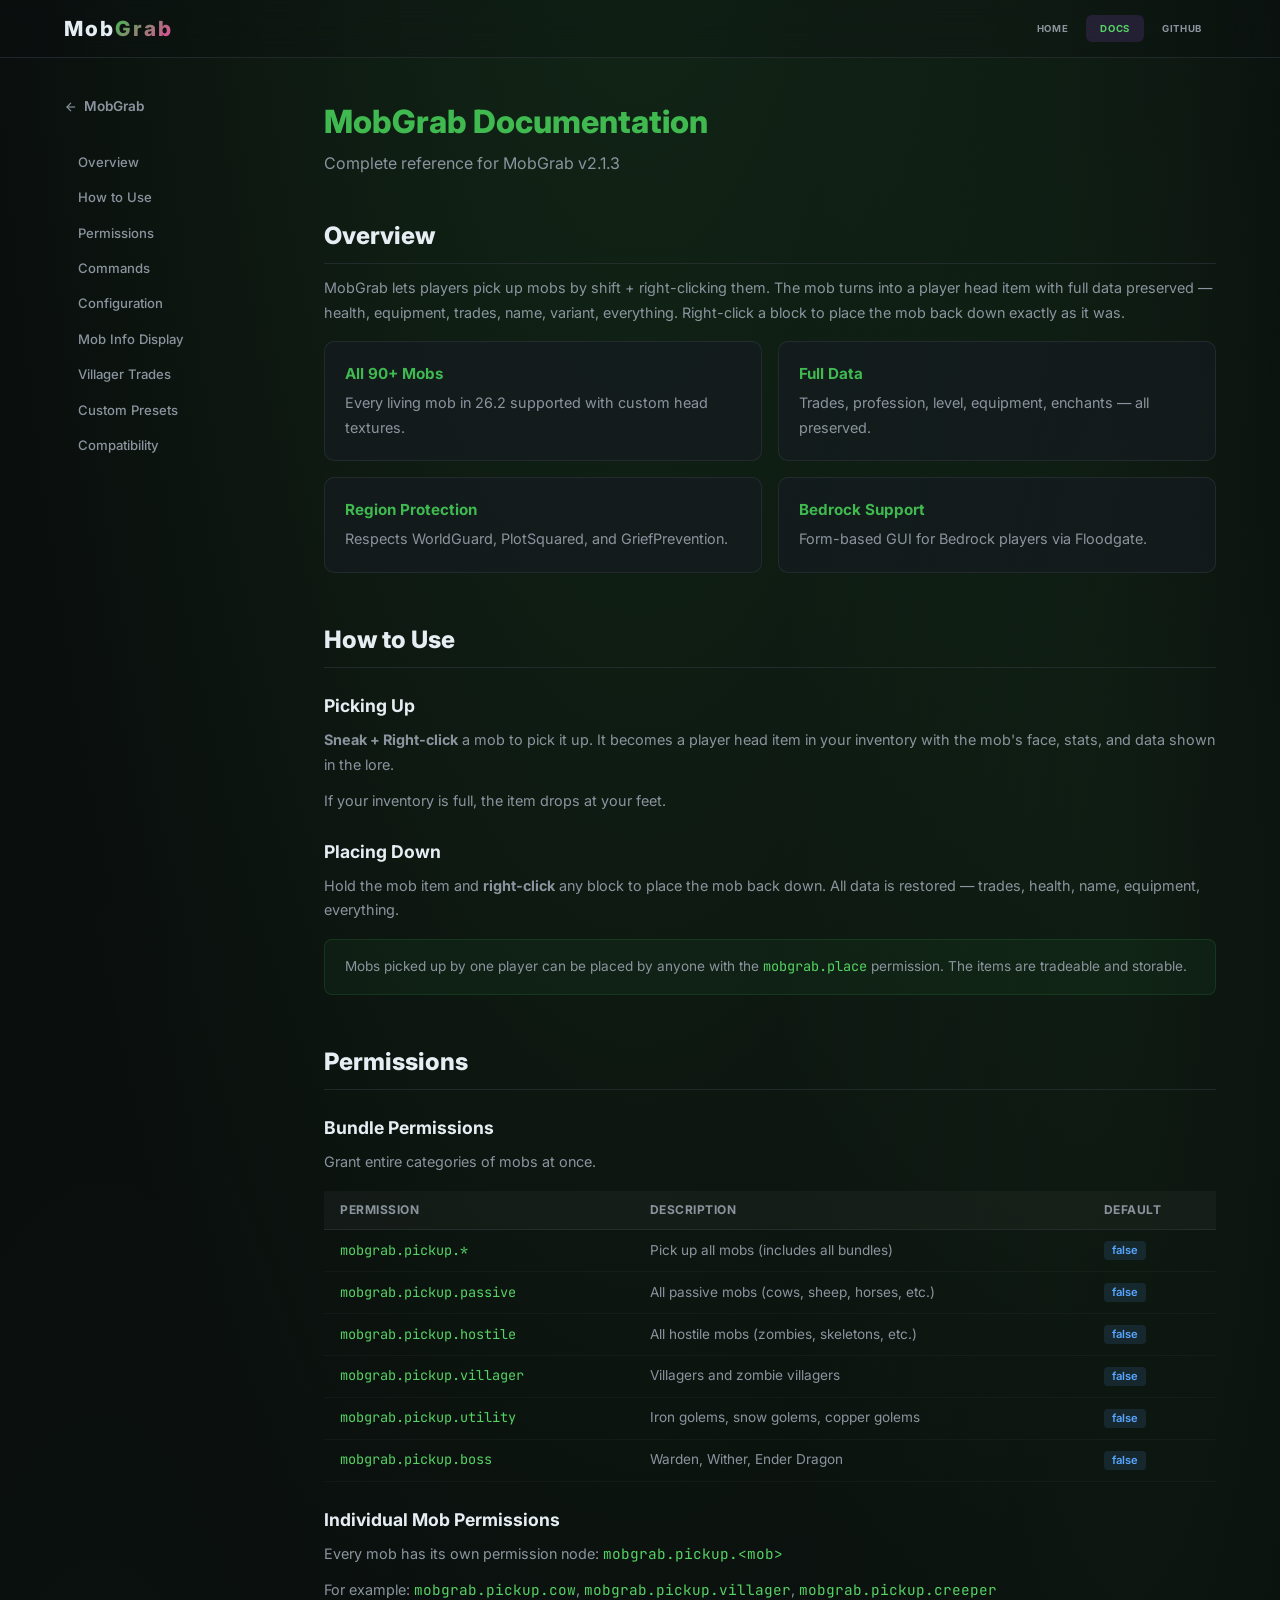
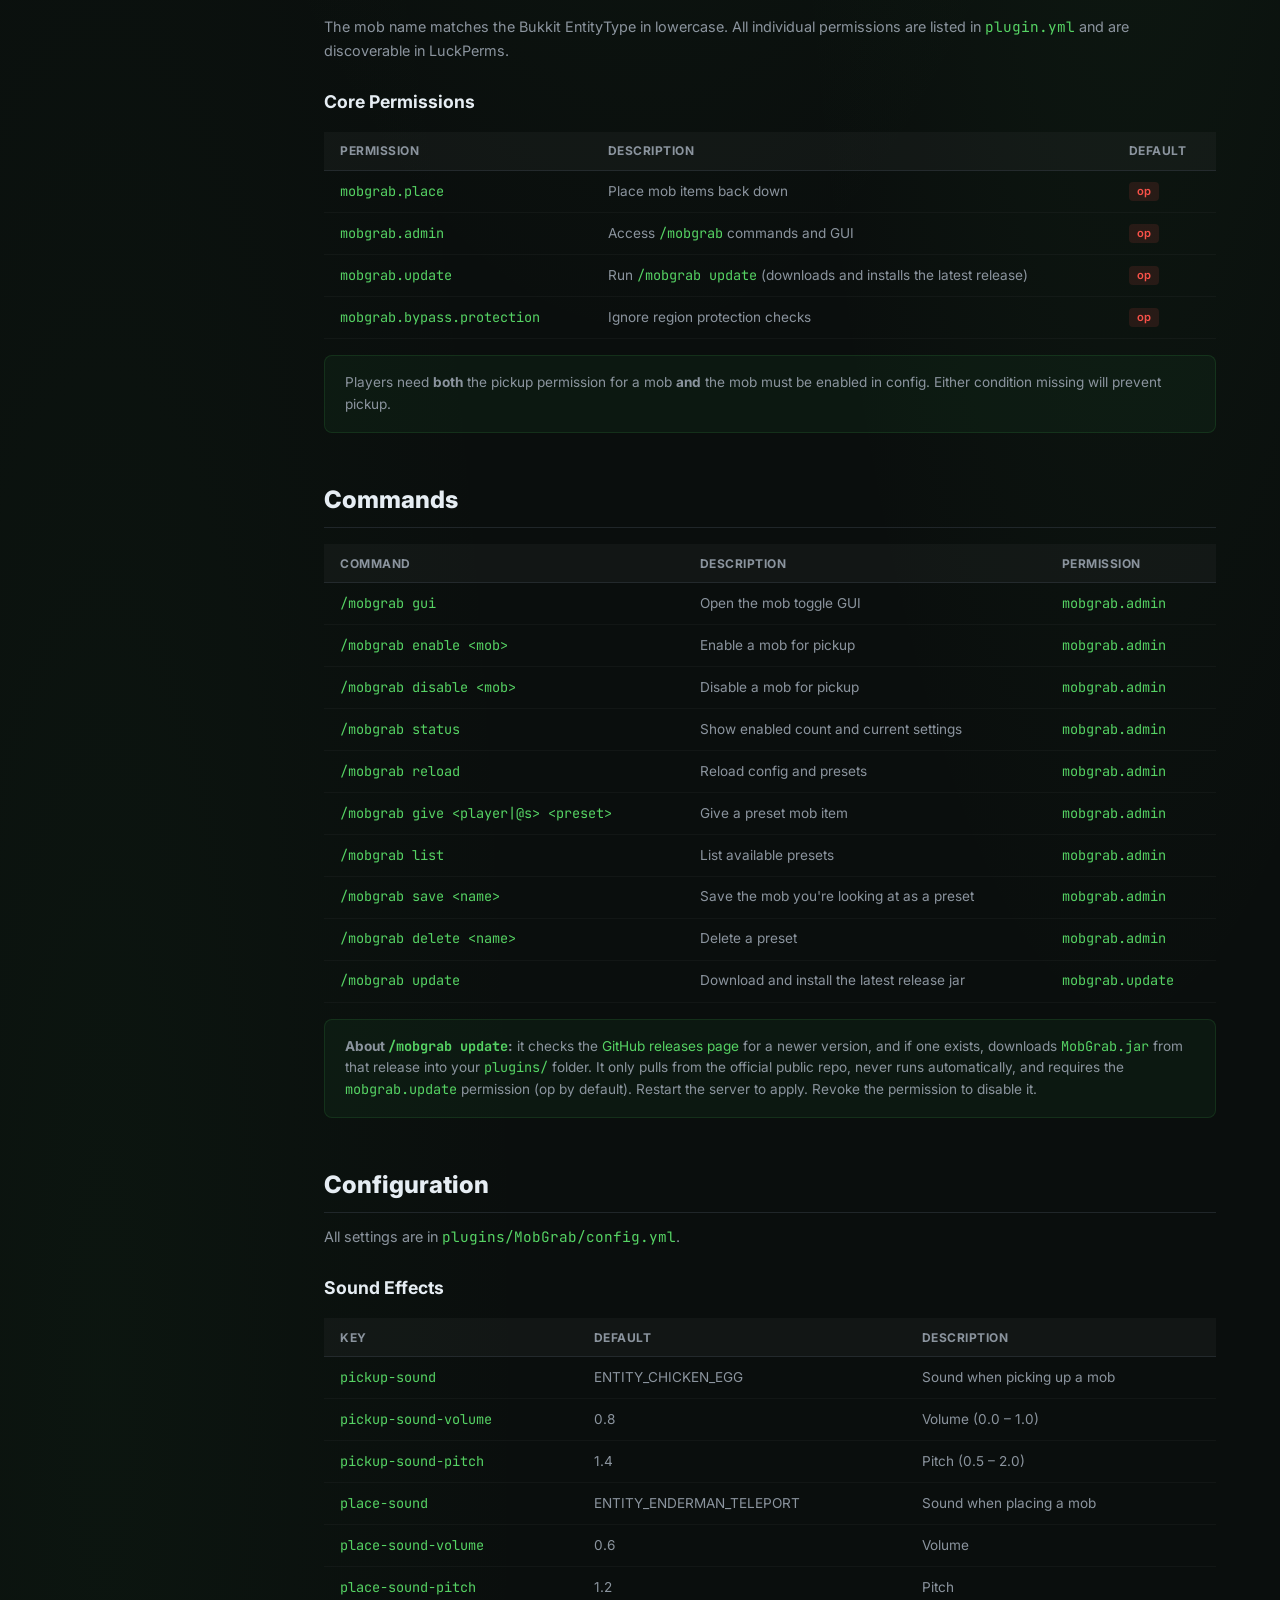
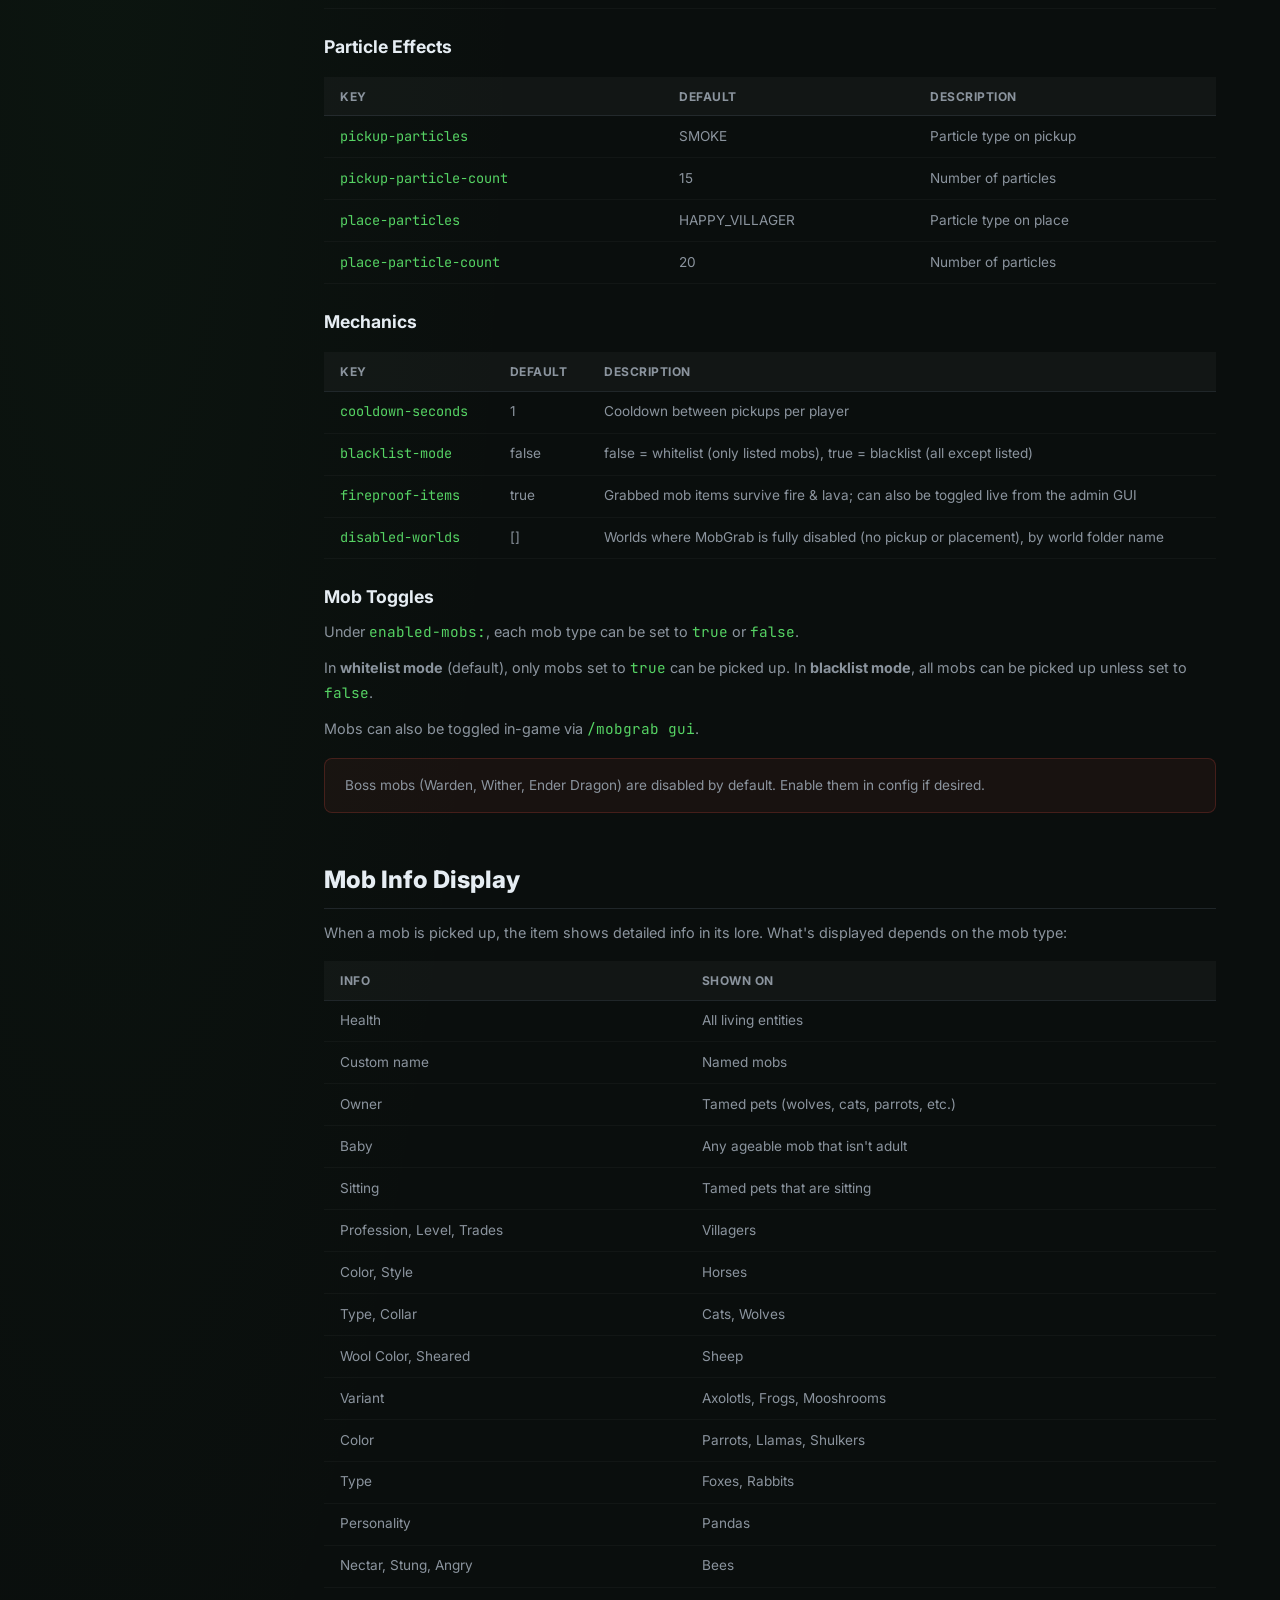
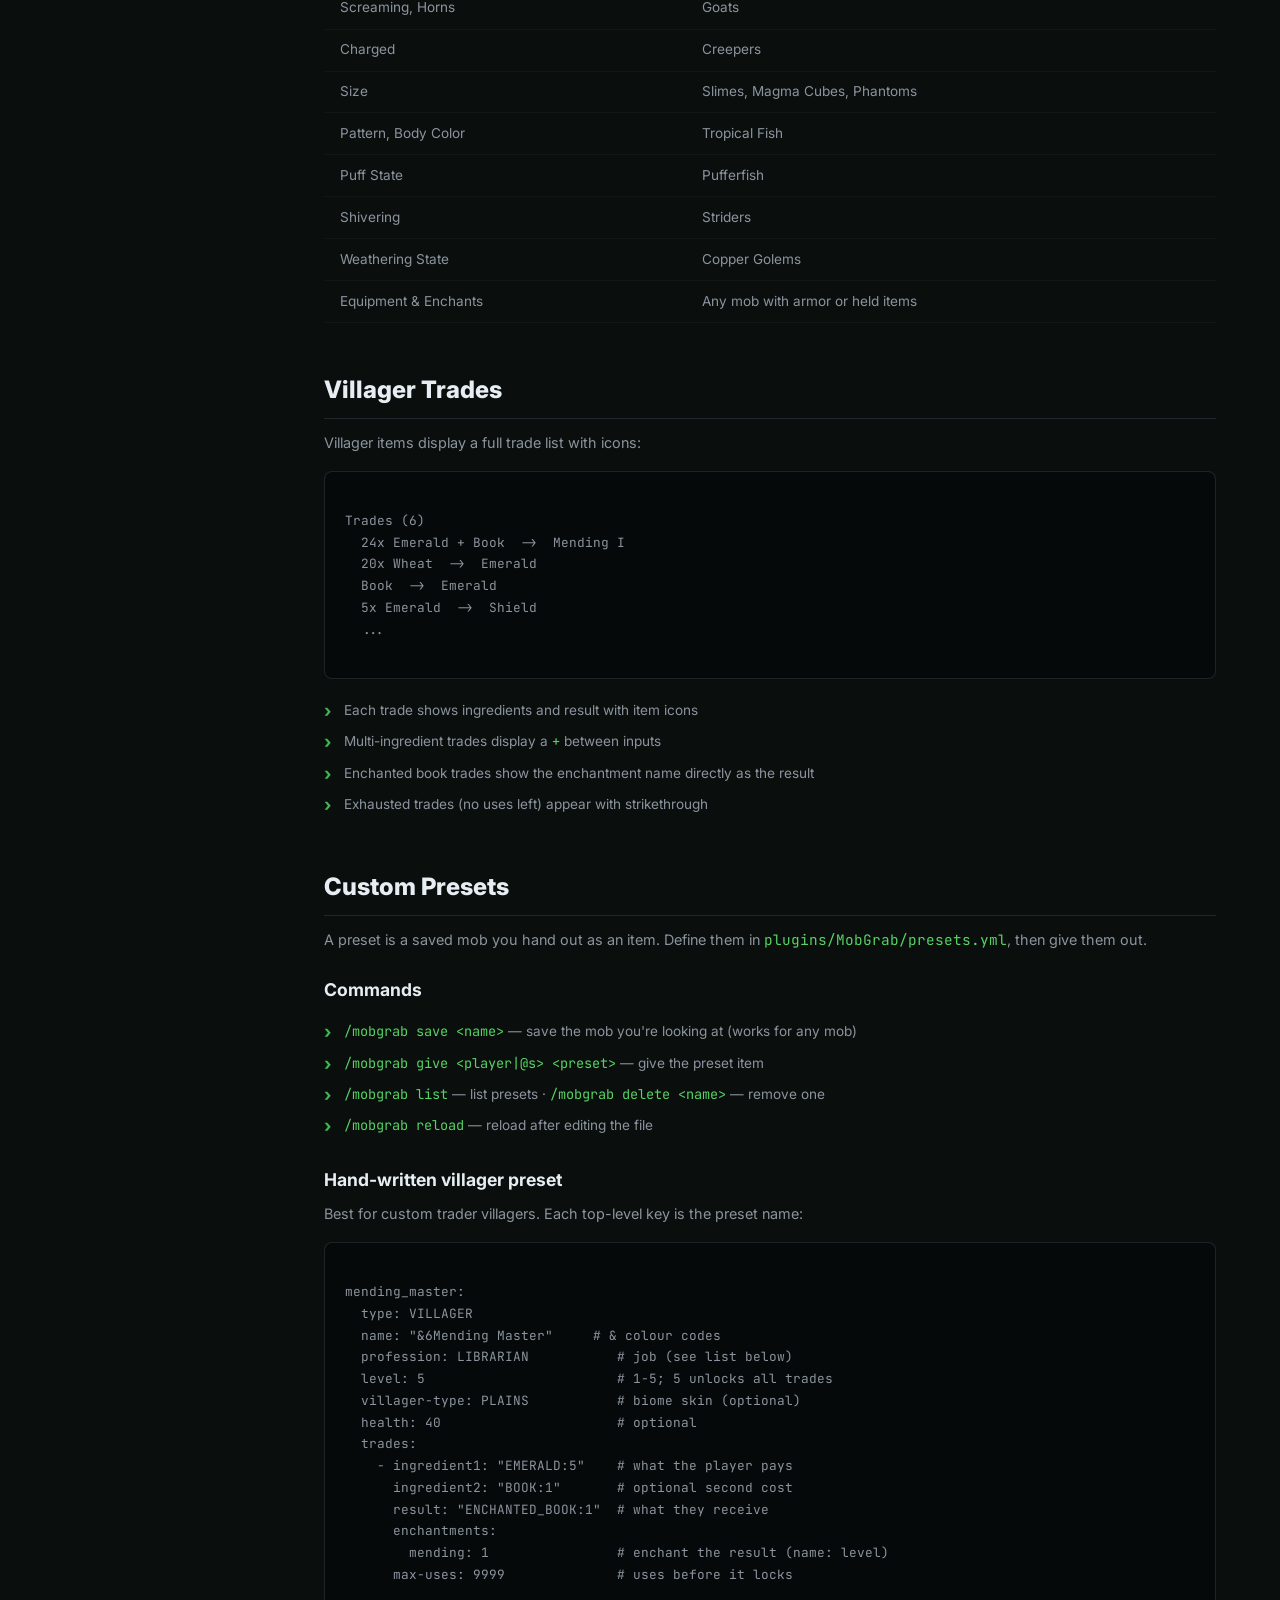
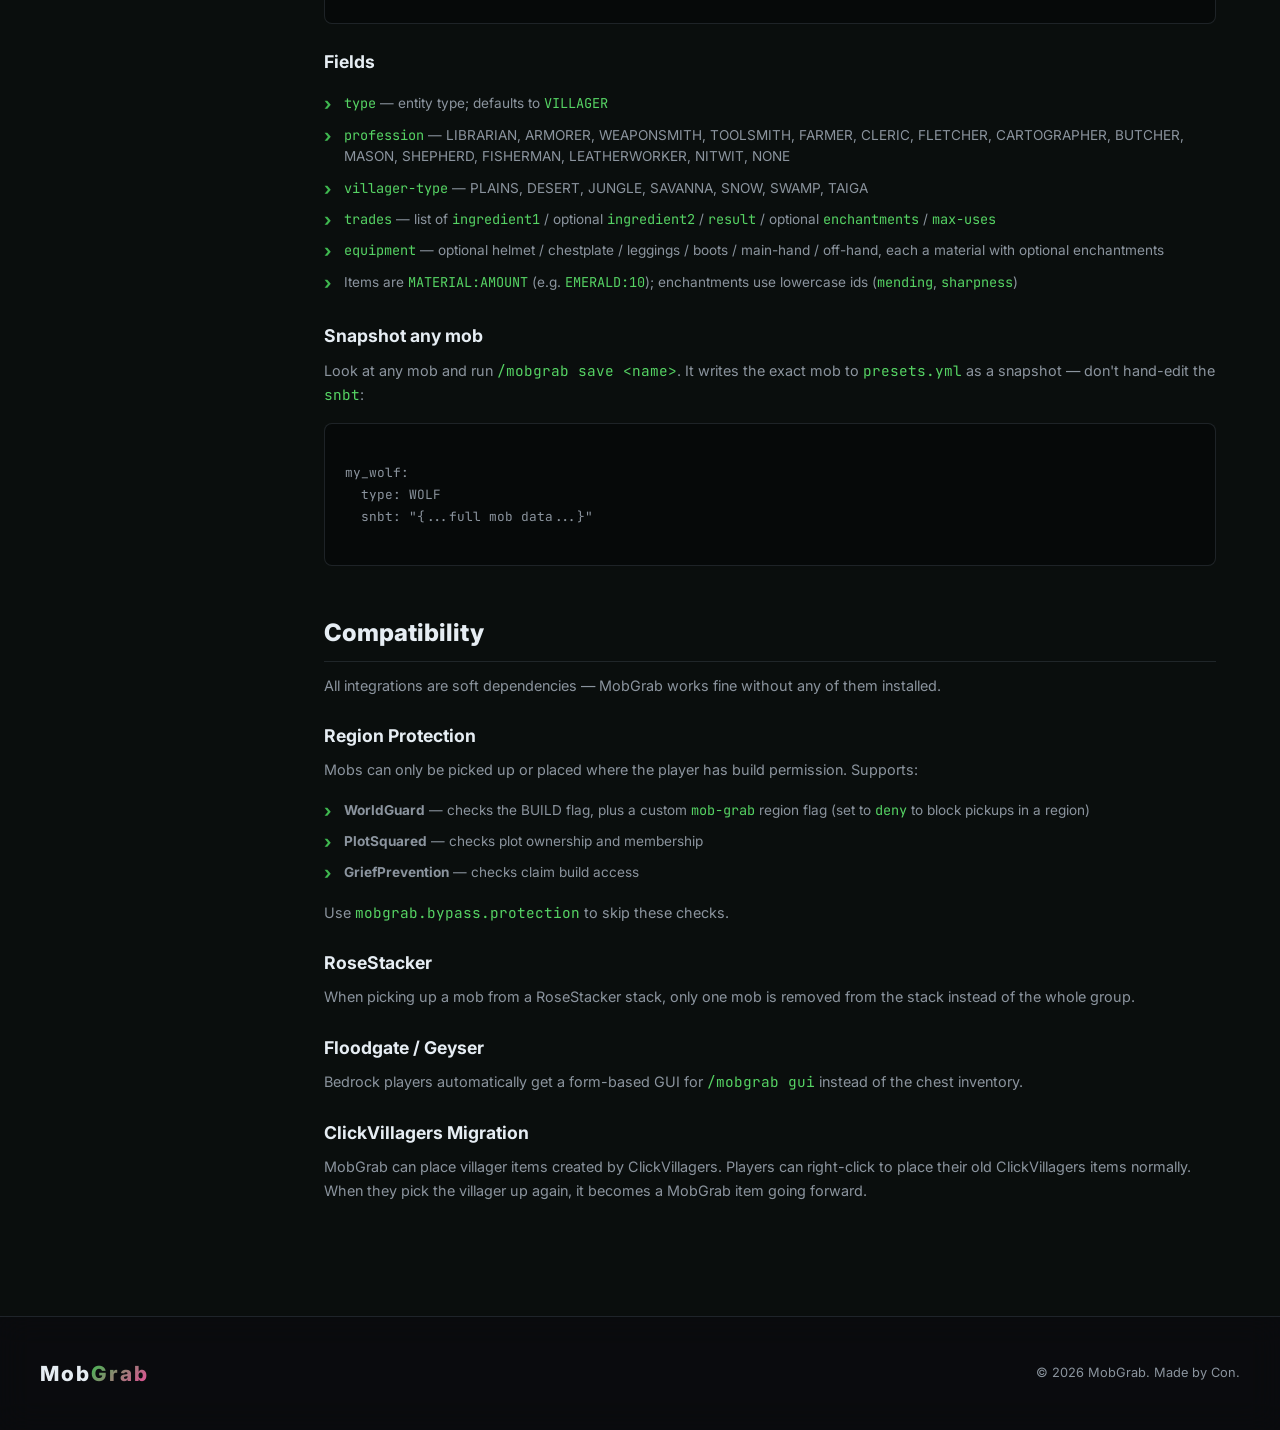
==== commit 229b2c58: "docs: state 26.1.2-26.2 support on site, document fireproof-items, disabled-worlds, mob-grab flag" ====
--- a/docs.html
+++ b/docs.html
@@ -205,6 +205,8 @@
                     <tbody>
                         <tr><td><span class="mono">cooldown-seconds</span></td><td>1</td><td>Cooldown between pickups per player</td></tr>
                         <tr><td><span class="mono">blacklist-mode</span></td><td>false</td><td>false = whitelist (only listed mobs), true = blacklist (all except listed)</td></tr>
+                        <tr><td><span class="mono">fireproof-items</span></td><td>true</td><td>Grabbed mob items survive fire &amp; lava; can also be toggled live from the admin GUI</td></tr>
+                        <tr><td><span class="mono">disabled-worlds</span></td><td>[]</td><td>Worlds where MobGrab is fully disabled (no pickup or placement), by world folder name</td></tr>
                     </tbody>
                 </table>
             </div>
@@ -332,7 +334,7 @@
             <h3>Region Protection</h3>
             <p>Mobs can only be picked up or placed where the player has build permission. Supports:</p>
             <ul class="docs-list">
-                <li><strong>WorldGuard</strong> — checks the BUILD flag</li>
+                <li><strong>WorldGuard</strong> — checks the BUILD flag, plus a custom <span class="mono">mob-grab</span> region flag (set to <span class="mono">deny</span> to block pickups in a region)</li>
                 <li><strong>PlotSquared</strong> — checks plot ownership and membership</li>
                 <li><strong>GriefPrevention</strong> — checks claim build access</li>
             </ul>
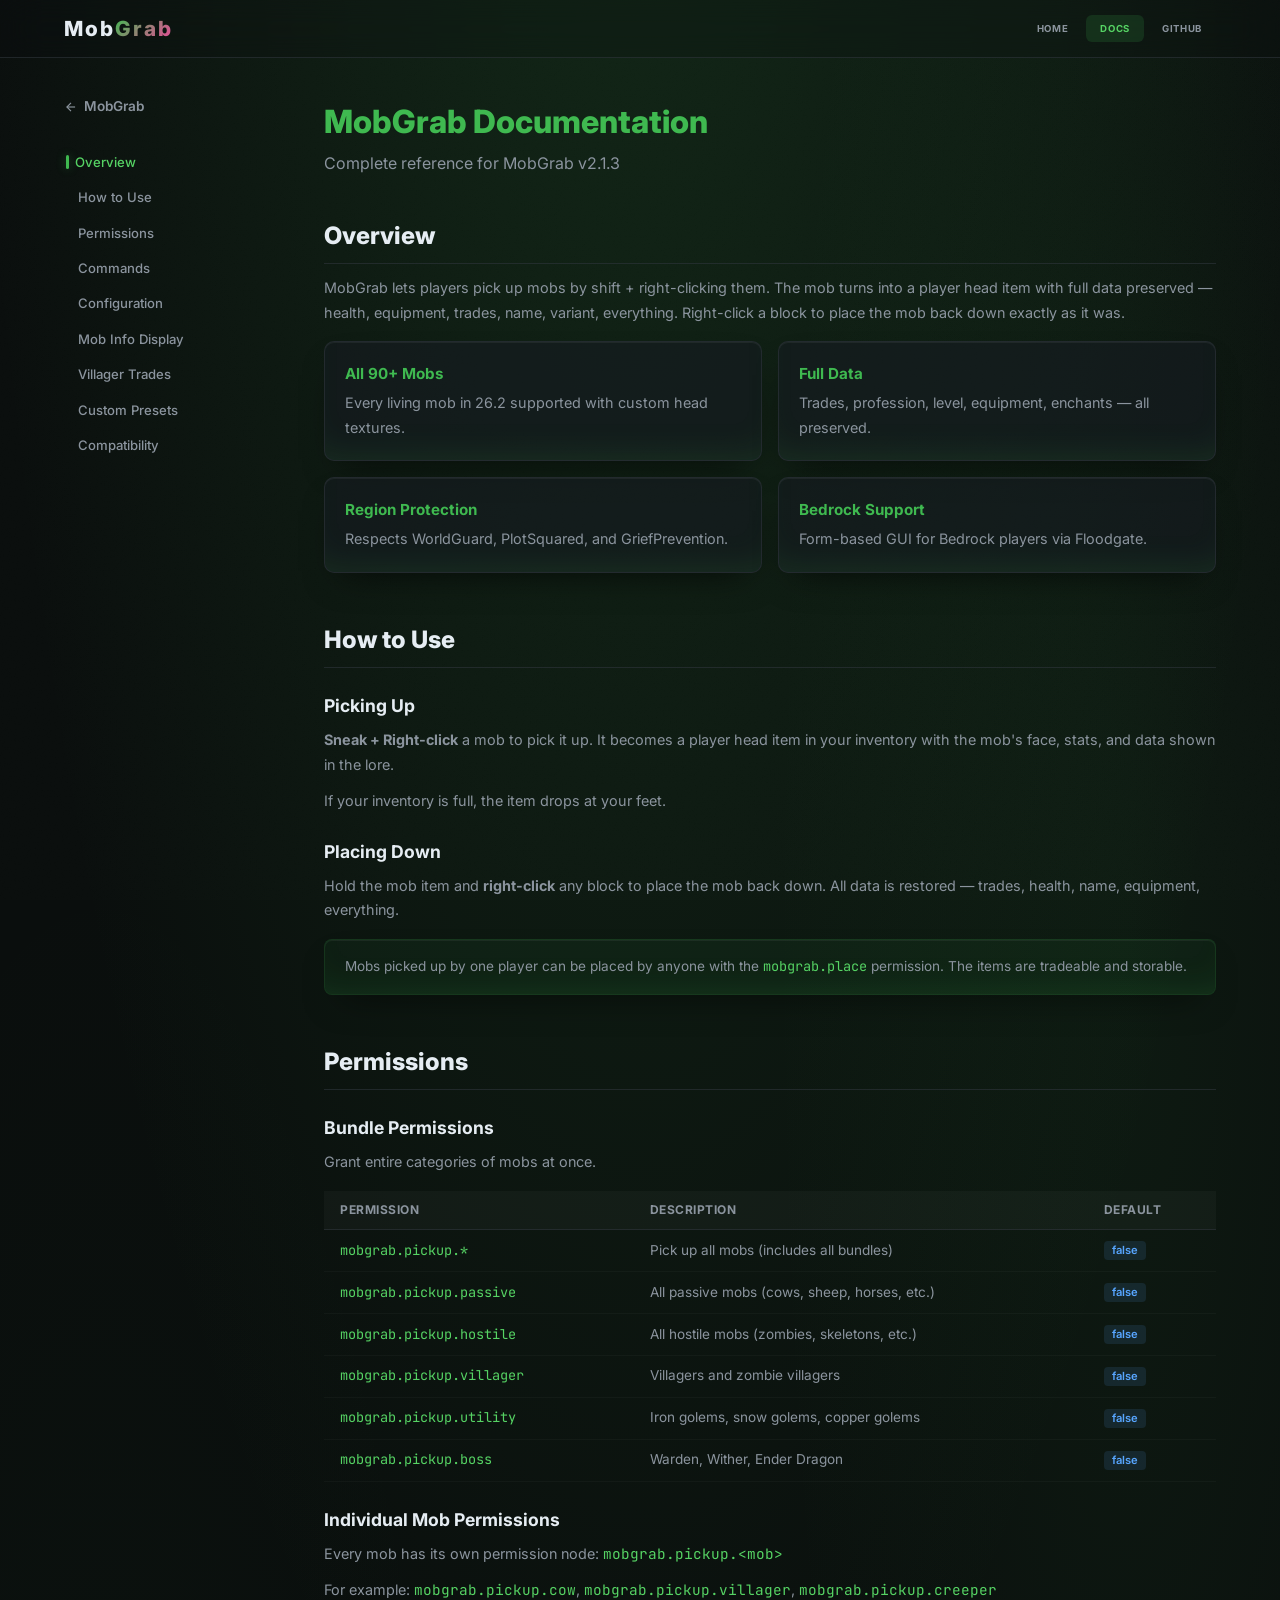
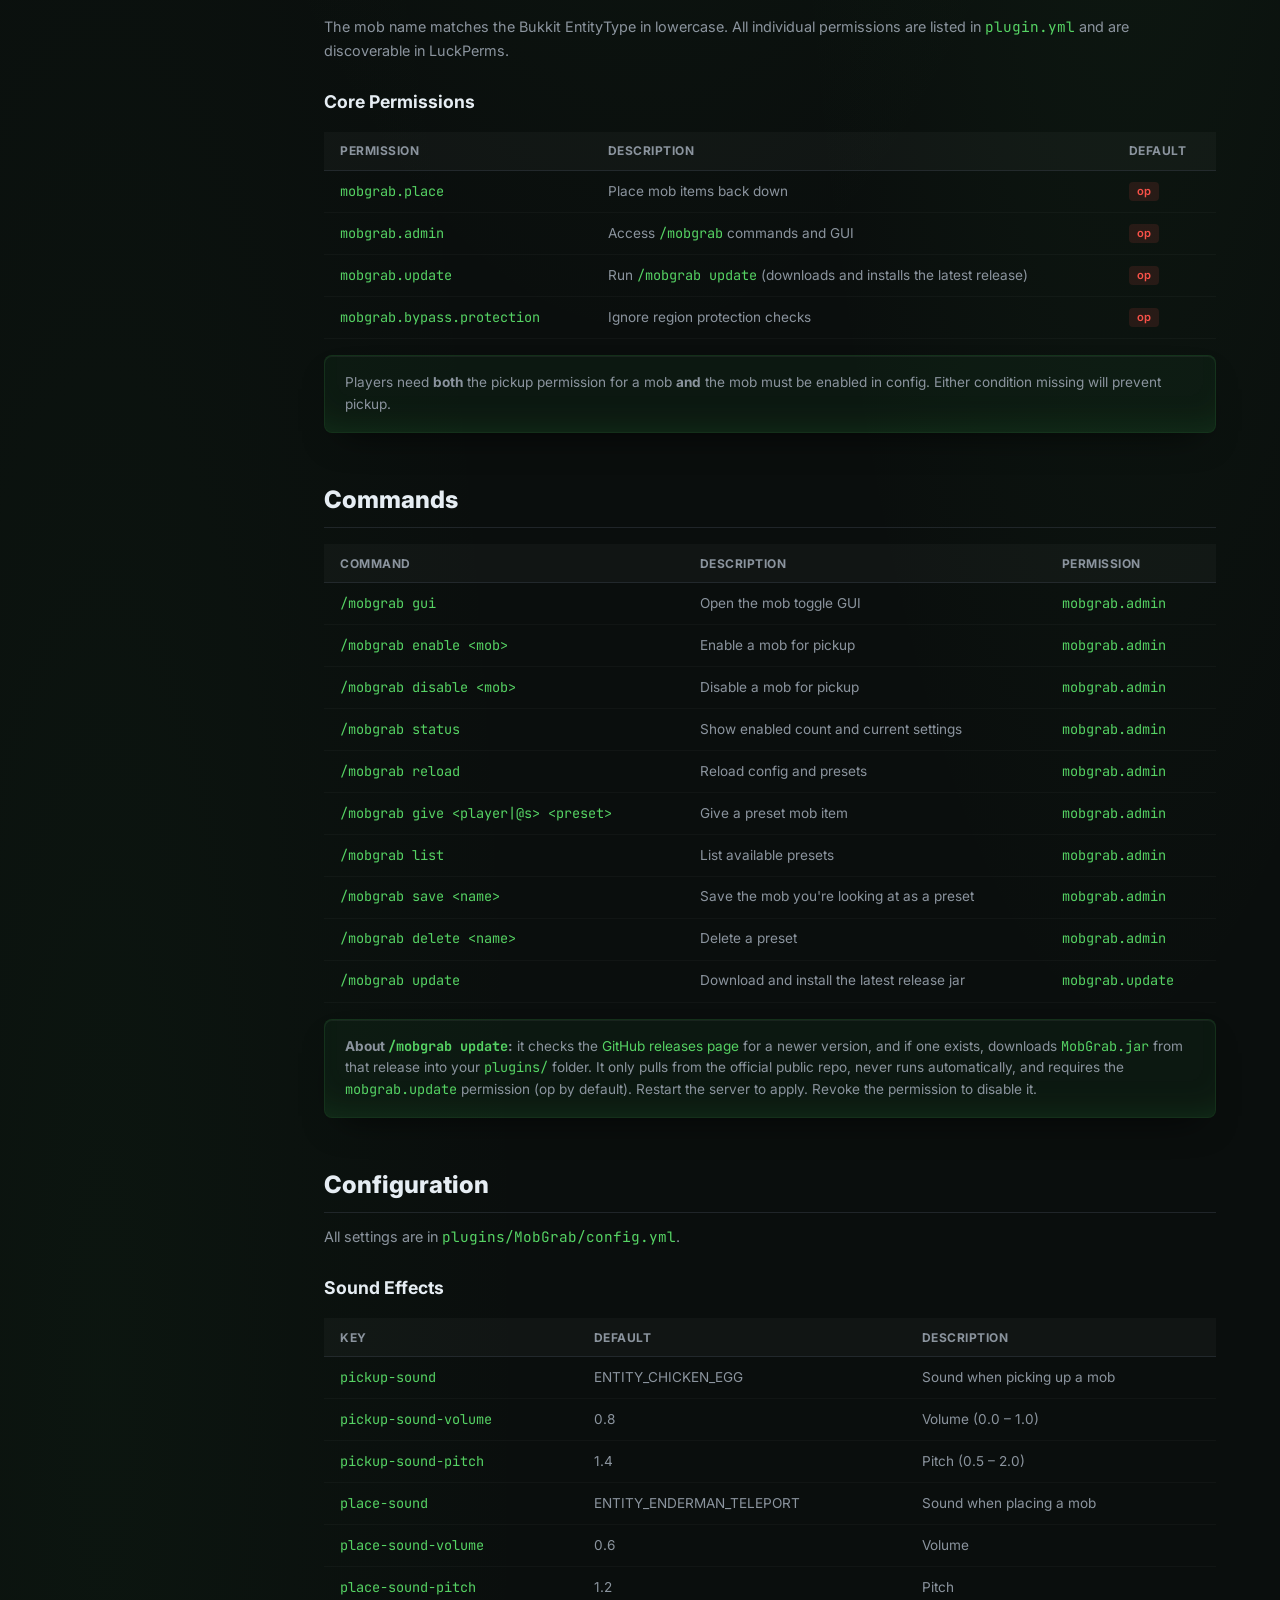
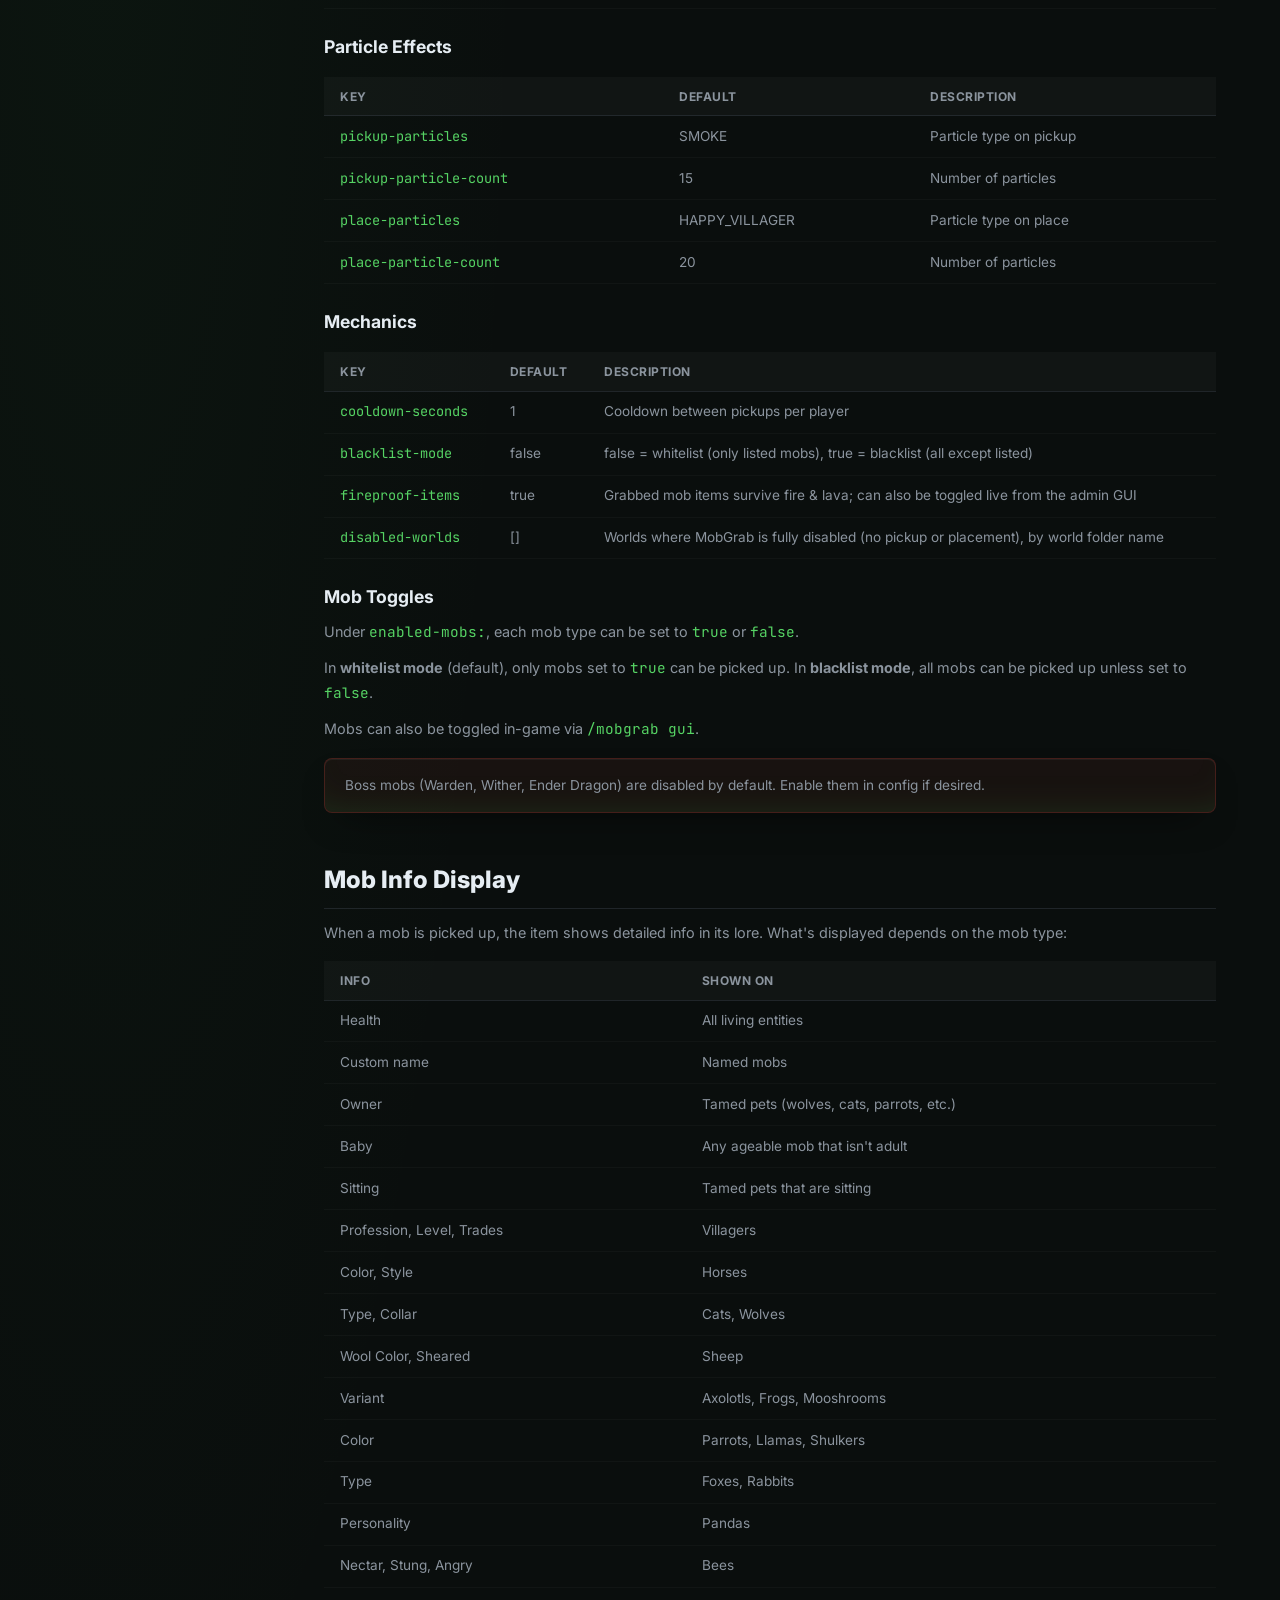
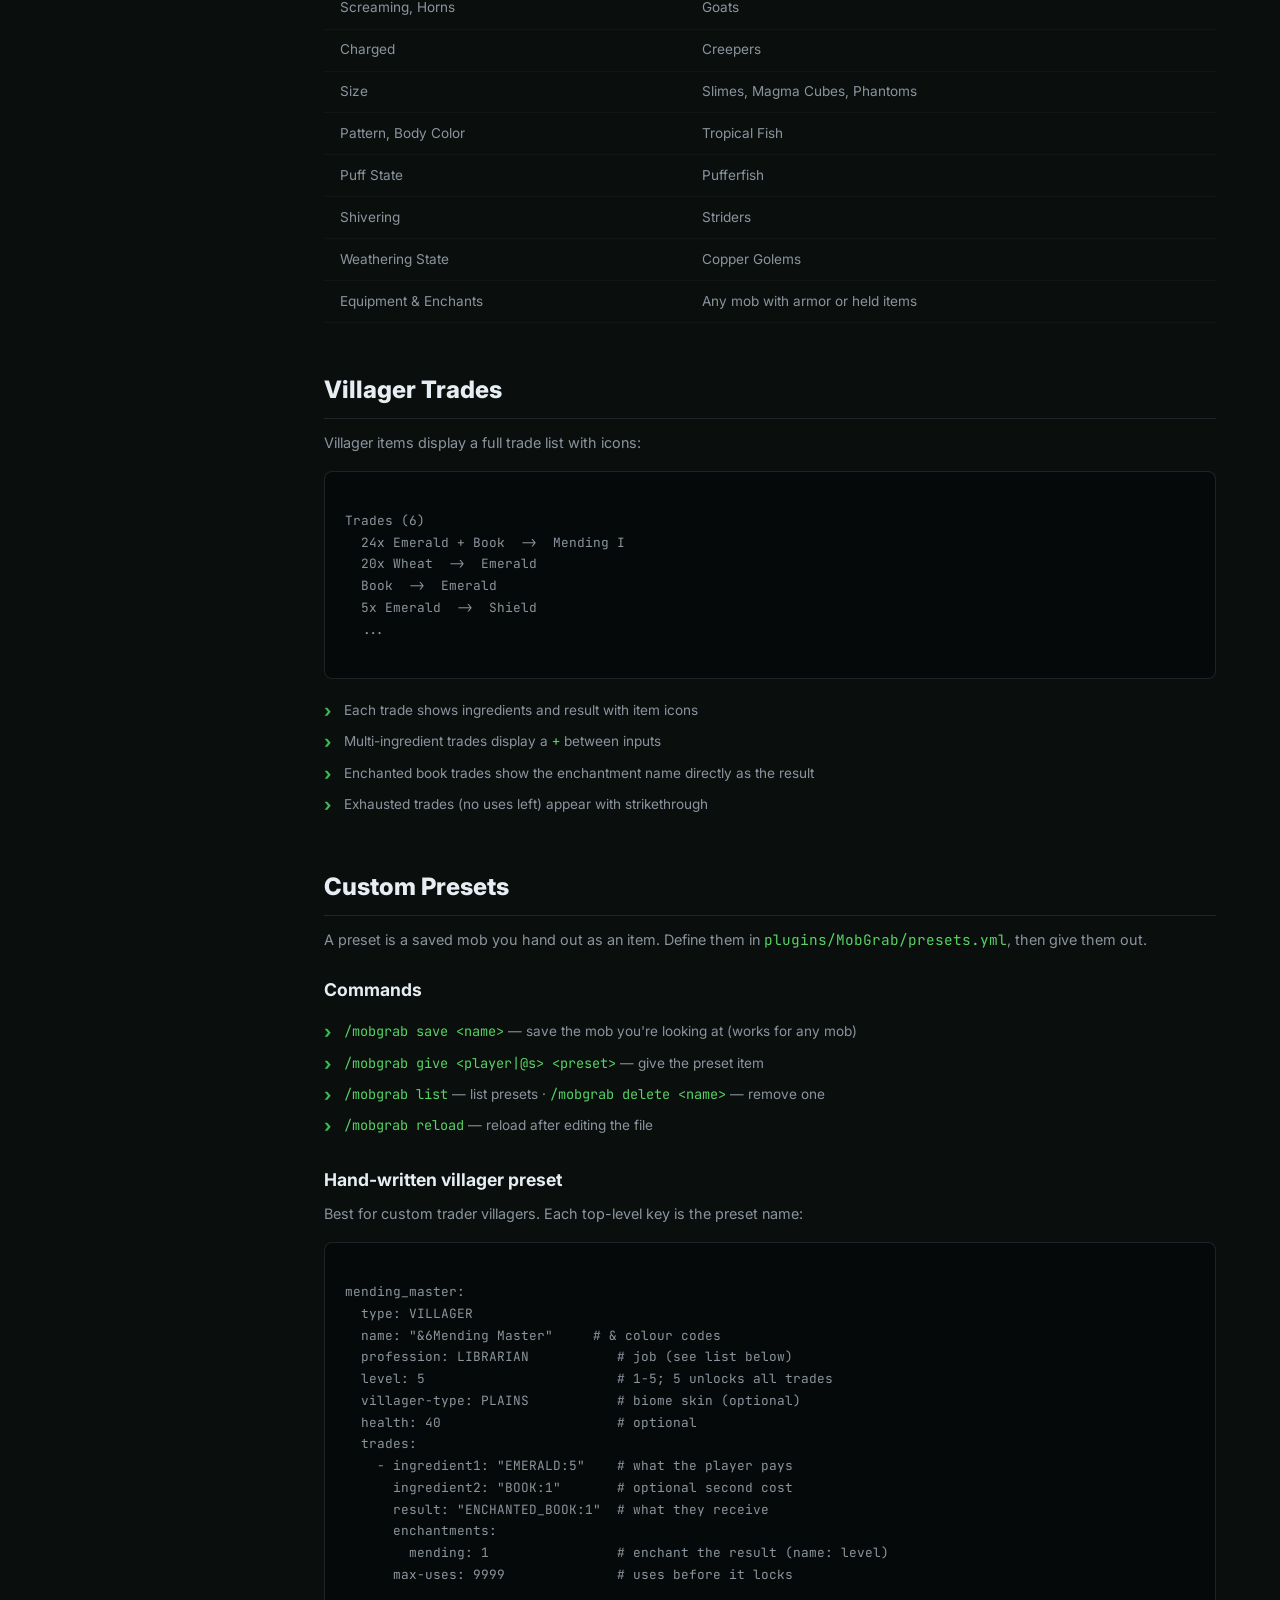
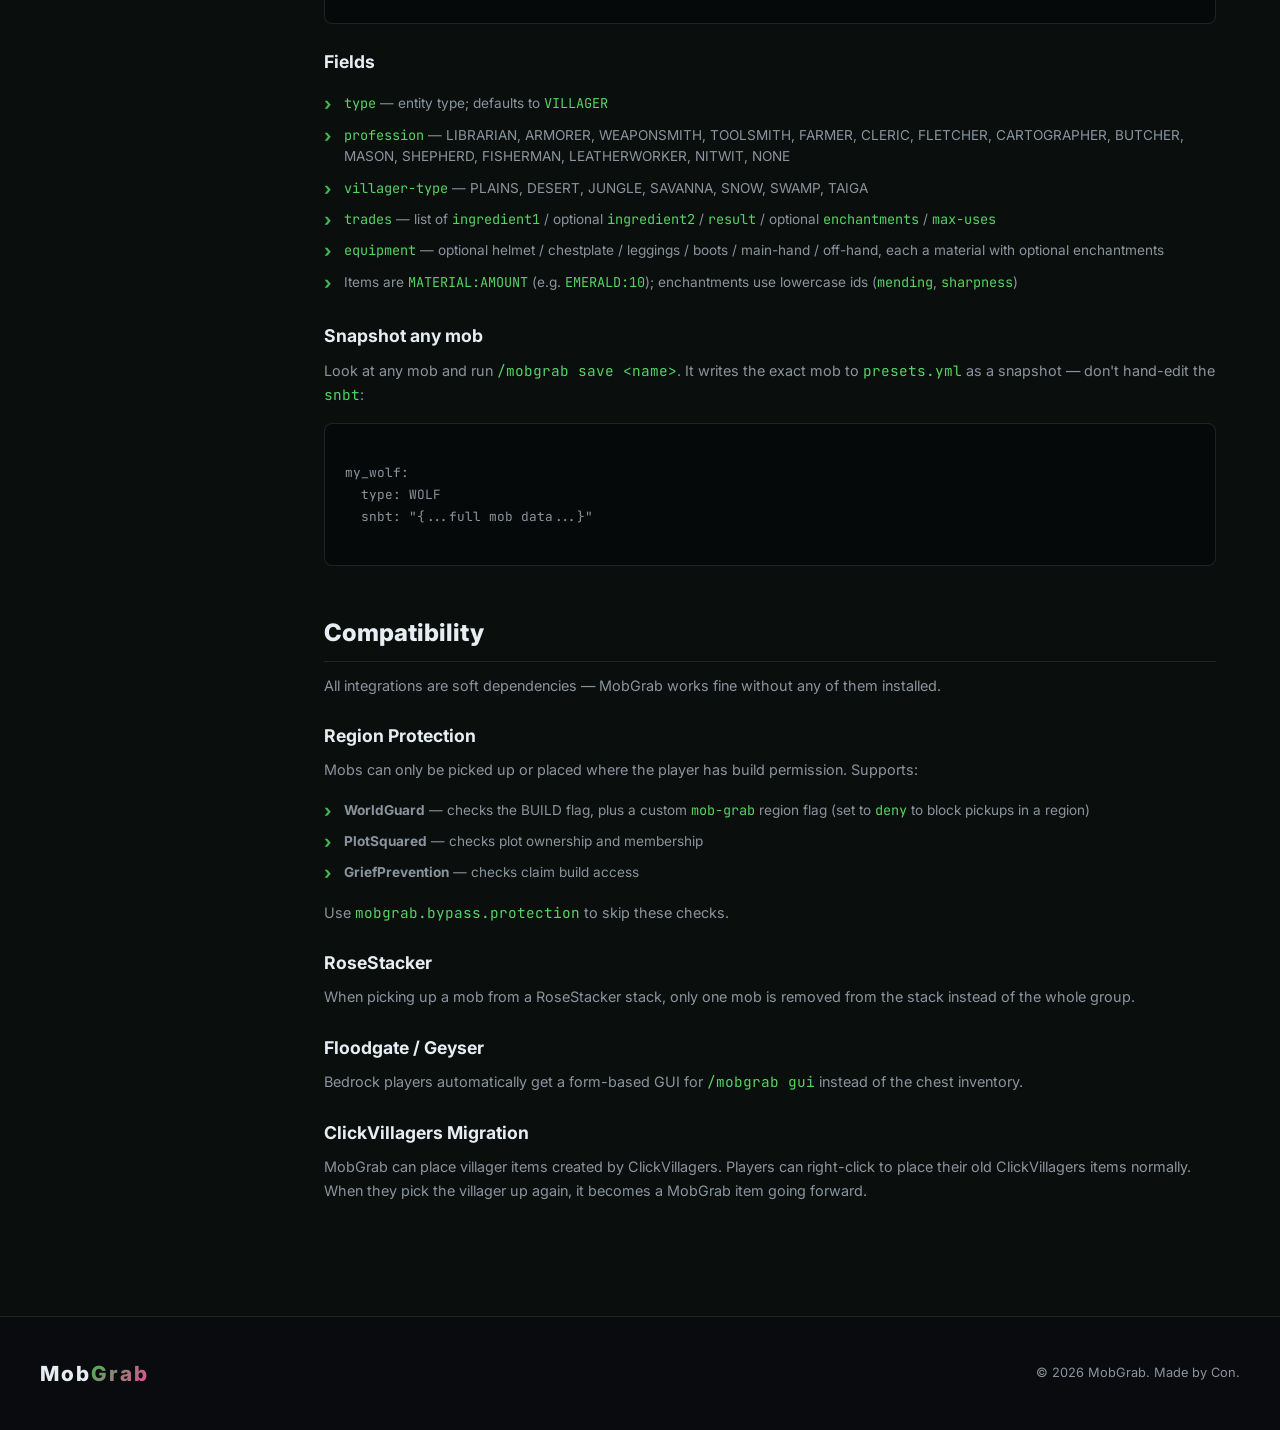
==== commit 0dec42e5: "Add a shared motion and depth layer to the plugin docs sites css/style.css is byte-identical across " ====
--- a/docs.html
+++ b/docs.html
@@ -383,5 +383,6 @@
 });
 </script>
 
+<script src="js/motion.js" defer></script>
 </body>
 </html>
--- a/css/style.css
+++ b/css/style.css
@@ -28,7 +28,7 @@
     font-family: 'Inter', -apple-system, BlinkMacSystemFont, 'Segoe UI', sans-serif;
     background: var(--bg-primary);
     background-image:
-        radial-gradient(ellipse at 20% 50%, rgba(168, 85, 247, 0.12) 0%, transparent 50%),
+        radial-gradient(ellipse at 20% 50%, color-mix(in srgb, var(--accent) 12%, transparent) 0%, transparent 50%),
         radial-gradient(ellipse at 80% 20%, rgba(88, 101, 242, 0.1) 0%, transparent 50%),
         radial-gradient(ellipse at 50% 90%, rgba(236, 72, 153, 0.09) 0%, transparent 50%),
         radial-gradient(ellipse at 10% 10%, rgba(100, 216, 255, 0.04) 0%, transparent 40%);
@@ -150,14 +150,14 @@
 }
 
 .nav-links a:hover {
-    background: rgba(168, 85, 247, 0.1);
+    background: color-mix(in srgb, var(--accent) 10%, transparent);
     color: var(--text);
 }
 
 .nav-links a:hover svg { opacity: 1; }
 
 .nav-links a.active {
-    background: rgba(168, 85, 247, 0.15);
+    background: color-mix(in srgb, var(--accent) 15%, transparent);
     color: var(--accent-light);
 }
 
@@ -346,14 +346,14 @@
 }
 
 .btn-primary {
-    background: linear-gradient(170deg, #b366ff 0%, #7c22cc 100%);
+    background: linear-gradient(170deg, var(--accent-light) 0%, var(--accent) 100%);
     color: #fff;
-    border: 1px solid rgba(179, 102, 255, 0.35);
+    border: 1px solid color-mix(in srgb, var(--accent) 35%, transparent);
 }
 
 .btn-primary:hover {
     filter: brightness(1.12);
-    box-shadow: 0 0 18px rgba(168, 85, 247, 0.45);
+    box-shadow: 0 0 18px color-mix(in srgb, var(--accent) 45%, transparent);
     color: #fff;
 }
 
@@ -366,7 +366,7 @@
 .btn-outline:hover {
     border-color: var(--accent);
     color: var(--accent-light);
-    background: rgba(168, 85, 247, 0.08);
+    background: color-mix(in srgb, var(--accent) 8%, transparent);
 }
 
 /* ── Section ── */
@@ -411,7 +411,7 @@
     backdrop-filter: blur(24px);
     -webkit-backdrop-filter: blur(24px);
     border: 1px solid var(--border);
-    border-top: 1px solid rgba(168, 85, 247, 0.3);
+    border-top: 1px solid color-mix(in srgb, var(--accent) 30%, transparent);
     border-radius: 12px;
     padding: 2rem 1.5rem;
     text-align: center;
@@ -420,8 +420,8 @@
 
 .feature-card:hover {
     transform: translateY(-6px);
-    border-color: rgba(168, 85, 247, 0.35);
-    box-shadow: 0 12px 40px rgba(168, 85, 247, 0.18), 0 0 0 1px rgba(168, 85, 247, 0.1);
+    border-color: color-mix(in srgb, var(--accent) 35%, transparent);
+    box-shadow: 0 12px 40px color-mix(in srgb, var(--accent) 18%, transparent), 0 0 0 1px color-mix(in srgb, var(--accent) 10%, transparent);
     background: rgba(24, 20, 40, 0.85);
 }
 
@@ -497,8 +497,8 @@
 
 .rank-card:hover {
     transform: translateY(-8px);
-    border-color: rgba(168, 85, 247, 0.35);
-    box-shadow: 0 16px 50px var(--accent-glow), 0 0 0 1px rgba(168, 85, 247, 0.1);
+    border-color: color-mix(in srgb, var(--accent) 35%, transparent);
+    box-shadow: 0 16px 50px var(--accent-glow), 0 0 0 1px color-mix(in srgb, var(--accent) 10%, transparent);
     background: rgba(20, 18, 34, 0.9);
 }
 
@@ -525,10 +525,10 @@
 }
 
 .rank-card.featured {
-    border-color: rgba(168, 85, 247, 0.35);
-    box-shadow: 0 0 50px var(--accent-glow), 0 0 100px rgba(168, 85, 247, 0.08);
+    border-color: color-mix(in srgb, var(--accent) 35%, transparent);
+    box-shadow: 0 0 50px var(--accent-glow), 0 0 100px color-mix(in srgb, var(--accent) 8%, transparent);
     position: relative;
-    background: linear-gradient(180deg, rgba(168, 85, 247, 0.1) 0%, var(--bg-card) 40%);
+    background: linear-gradient(180deg, color-mix(in srgb, var(--accent) 10%, transparent) 0%, var(--bg-card) 40%);
 }
 
 .rank-card.featured::before {
@@ -836,7 +836,7 @@
     backdrop-filter: blur(24px);
     -webkit-backdrop-filter: blur(24px);
     border: 1px solid var(--border);
-    border-top: 2px solid rgba(168, 85, 247, 0.3);
+    border-top: 2px solid color-mix(in srgb, var(--accent) 30%, transparent);
     border-radius: 16px;
     padding: 2rem;
     transition: transform 0.25s, border-color 0.3s, box-shadow 0.3s;
@@ -844,8 +844,8 @@
 
 .plugin-card:hover {
     transform: translateY(-6px);
-    border-color: rgba(168, 85, 247, 0.4);
-    box-shadow: 0 12px 40px rgba(168, 85, 247, 0.15), 0 0 0 1px rgba(168, 85, 247, 0.08);
+    border-color: color-mix(in srgb, var(--accent) 40%, transparent);
+    box-shadow: 0 12px 40px color-mix(in srgb, var(--accent) 15%, transparent), 0 0 0 1px color-mix(in srgb, var(--accent) 8%, transparent);
 }
 
 .plugin-header {
@@ -1740,7 +1740,7 @@
 
 .crate-card:hover {
     transform: translateY(-8px);
-    border-color: rgba(168, 85, 247, 0.35);
+    border-color: color-mix(in srgb, var(--accent) 35%, transparent);
     box-shadow: 0 16px 50px var(--accent-glow);
 }
 
@@ -1844,3 +1844,209 @@
     pointer-events: none;
     z-index: -1;
 }
+
+
+/* ═══════════════════════════════════════════════════════════════════════════
+   MOTION & DEPTH LAYER
+   ---------------------------------------------------------------------------
+   Shared by every plugin docs site. Nothing here names a colour: it all
+   derives from --accent, --border and --bg-card, so each plugin's accent file
+   drives the whole effect and one copy of this file serves all of them.
+
+   Driven by js/motion.js, which tags elements at runtime -- no markup edits.
+   Everything degrades to a static page under prefers-reduced-motion.
+   ═══════════════════════════════════════════════════════════════════════════ */
+
+/* ── Fine grain. Stops the large dark fields from banding and gives the
+      shading something to sit on. ── */
+body::after {
+    content: "";
+    position: fixed;
+    inset: 0;
+    z-index: 0;
+    pointer-events: none;
+    opacity: 0.5;
+    background-image: url("data:image/svg+xml,<svg xmlns='http://www.w3.org/2000/svg' width='140' height='140'><filter id='n'><feTurbulence type='fractalNoise' baseFrequency='.85' numOctaves='3'/><feColorMatrix type='saturate' values='0'/></filter><rect width='140' height='140' filter='url(%23n)' opacity='.03'/></svg>");
+}
+
+/* ── Scroll progress ── */
+.scroll-progress {
+    position: fixed;
+    top: 0;
+    left: 0;
+    z-index: 200;
+    width: 100%;
+    height: 2px;
+    transform: scaleX(var(--p, 0));
+    transform-origin: 0 50%;
+    background: linear-gradient(90deg,
+        color-mix(in srgb, var(--accent) 55%, transparent),
+        var(--accent) 60%,
+        var(--accent-light));
+    box-shadow: 0 0 12px var(--accent-glow);
+    pointer-events: none;
+}
+
+/* ── Nav lifts off the page once you leave the hero ── */
+.nav {
+    transition: background 0.3s ease, border-color 0.3s ease, box-shadow 0.3s ease;
+}
+.nav.is-stuck {
+    background: color-mix(in srgb, var(--bg-primary) 82%, transparent);
+    backdrop-filter: blur(20px) saturate(1.3);
+    -webkit-backdrop-filter: blur(20px) saturate(1.3);
+    box-shadow: 0 8px 30px -12px rgba(0, 0, 0, 0.7);
+}
+
+/* ── Reveal on scroll. Reuses the framework's existing .fade-in contract. ── */
+.fade-in[data-d="1"] { transition-delay: 0.07s; }
+.fade-in[data-d="2"] { transition-delay: 0.14s; }
+.fade-in[data-d="3"] { transition-delay: 0.21s; }
+.fade-in[data-d="4"] { transition-delay: 0.28s; }
+.fade-in[data-d="5"] { transition-delay: 0.35s; }
+
+/* ── Depth. Layered rather than flat: a hairline lit top edge, an accent-tinted
+      drop shadow instead of pure black, and a soft inner floor. ── */
+.feature-card,
+.step-card,
+.compat-item,
+.plugin-card,
+.cta-card,
+.docs-callout,
+.docs-grid-item {
+    position: relative;
+    box-shadow:
+        0 16px 36px -18px rgba(0, 0, 0, 0.75),
+        inset 0 1px 0 rgba(255, 255, 255, 0.055),
+        inset 0 -24px 44px -30px var(--accent-glow);
+    transition: transform 0.28s cubic-bezier(.22,.61,.36,1),
+                border-color 0.28s ease,
+                box-shadow 0.28s ease;
+}
+
+.feature-card:hover,
+.step-card:hover,
+.compat-item:hover,
+.docs-grid-item:hover {
+    transform: translateY(-5px);
+    border-color: color-mix(in srgb, var(--accent) 40%, transparent);
+    box-shadow:
+        0 30px 60px -26px var(--accent-glow-strong),
+        0 10px 24px -14px rgba(0, 0, 0, 0.7),
+        inset 0 1px 0 rgba(255, 255, 255, 0.08);
+}
+
+/* Step numbers read as struck medallions rather than flat text. */
+.step-number {
+    transition: transform 0.3s cubic-bezier(.34,1.3,.64,1), box-shadow 0.3s ease;
+}
+.step-card:hover .step-number {
+    transform: scale(1.08);
+    box-shadow: 0 0 26px var(--accent-glow-strong);
+}
+
+/* Feature glyphs lift with their card. */
+.feature-icon-wrap {
+    transition: transform 0.3s cubic-bezier(.34,1.3,.64,1);
+}
+.feature-card:hover .feature-icon-wrap {
+    transform: translateY(-3px) scale(1.06);
+}
+
+/* ── Specular sweep across buttons ── */
+.btn {
+    position: relative;
+    overflow: hidden;
+}
+.btn::after {
+    content: "";
+    position: absolute;
+    top: 0;
+    bottom: 0;
+    left: -80%;
+    width: 55%;
+    transform: skewX(-22deg);
+    background: linear-gradient(90deg, transparent, rgba(255, 255, 255, 0.28), transparent);
+    transition: left 0.55s cubic-bezier(.22,.61,.36,1);
+    pointer-events: none;
+}
+.btn:hover::after { left: 130%; }
+
+/* ── Section headings get a hairline rule that draws itself in ── */
+.section-title {
+    position: relative;
+}
+/* The framework centres .section-title, so the rule is centred too and grows
+   out from the middle. `translate` is the independent property, which composes
+   with the `transform` the animation drives rather than fighting it. */
+.section-title::after {
+    content: "";
+    position: absolute;
+    left: 50%;
+    translate: -50% 0;
+    bottom: -0.55rem;
+    width: 58px;
+    height: 2px;
+    border-radius: 2px;
+    background: linear-gradient(90deg, transparent, var(--accent), transparent);
+    transform: scaleX(0);
+    transform-origin: 50% 50%;
+    transition: transform 0.7s cubic-bezier(.22,.61,.36,1) 0.15s;
+}
+.section-title.visible::after { transform: scaleX(1); }
+
+/* ── Docs sidebar: mark the section you are actually reading ── */
+.docs-toc a {
+    position: relative;
+    transition: color 0.2s ease, padding-left 0.25s ease;
+}
+.docs-toc a.is-current {
+    color: var(--accent-light);
+    padding-left: 0.55rem;
+}
+.docs-toc a.is-current::before {
+    content: "";
+    position: absolute;
+    left: 0;
+    top: 50%;
+    width: 3px;
+    height: 1.05em;
+    border-radius: 2px;
+    transform: translateY(-50%);
+    background: var(--accent);
+    box-shadow: 0 0 10px var(--accent-glow-strong);
+}
+
+/* Table rows respond to the pointer so long reference tables stay trackable. */
+.docs-table tbody tr {
+    transition: background 0.18s ease;
+}
+.docs-table tbody tr:hover {
+    background: color-mix(in srgb, var(--accent) 7%, transparent);
+}
+
+/* Hard reveal, used by the motion script's failsafe and by print. Content on a
+   docs site must never stay hidden because an animation did not run. */
+.fade-in.fade-in-now {
+    opacity: 1 !important;
+    transform: none !important;
+    transition: none !important;
+}
+
+@media print {
+    .fade-in { opacity: 1 !important; transform: none !important; }
+    .scroll-progress { display: none !important; }
+}
+
+/* ── Reduced motion: everything above collapses to a static page ── */
+@media (prefers-reduced-motion: reduce) {
+    html { scroll-behavior: auto; }
+    *, *::before, *::after {
+        animation-duration: 0.001ms !important;
+        animation-iteration-count: 1 !important;
+        transition-duration: 0.001ms !important;
+    }
+    .fade-in { opacity: 1 !important; transform: none !important; }
+    .section-title::after { transform: scaleX(1); }
+    .scroll-progress { display: none; }
+}
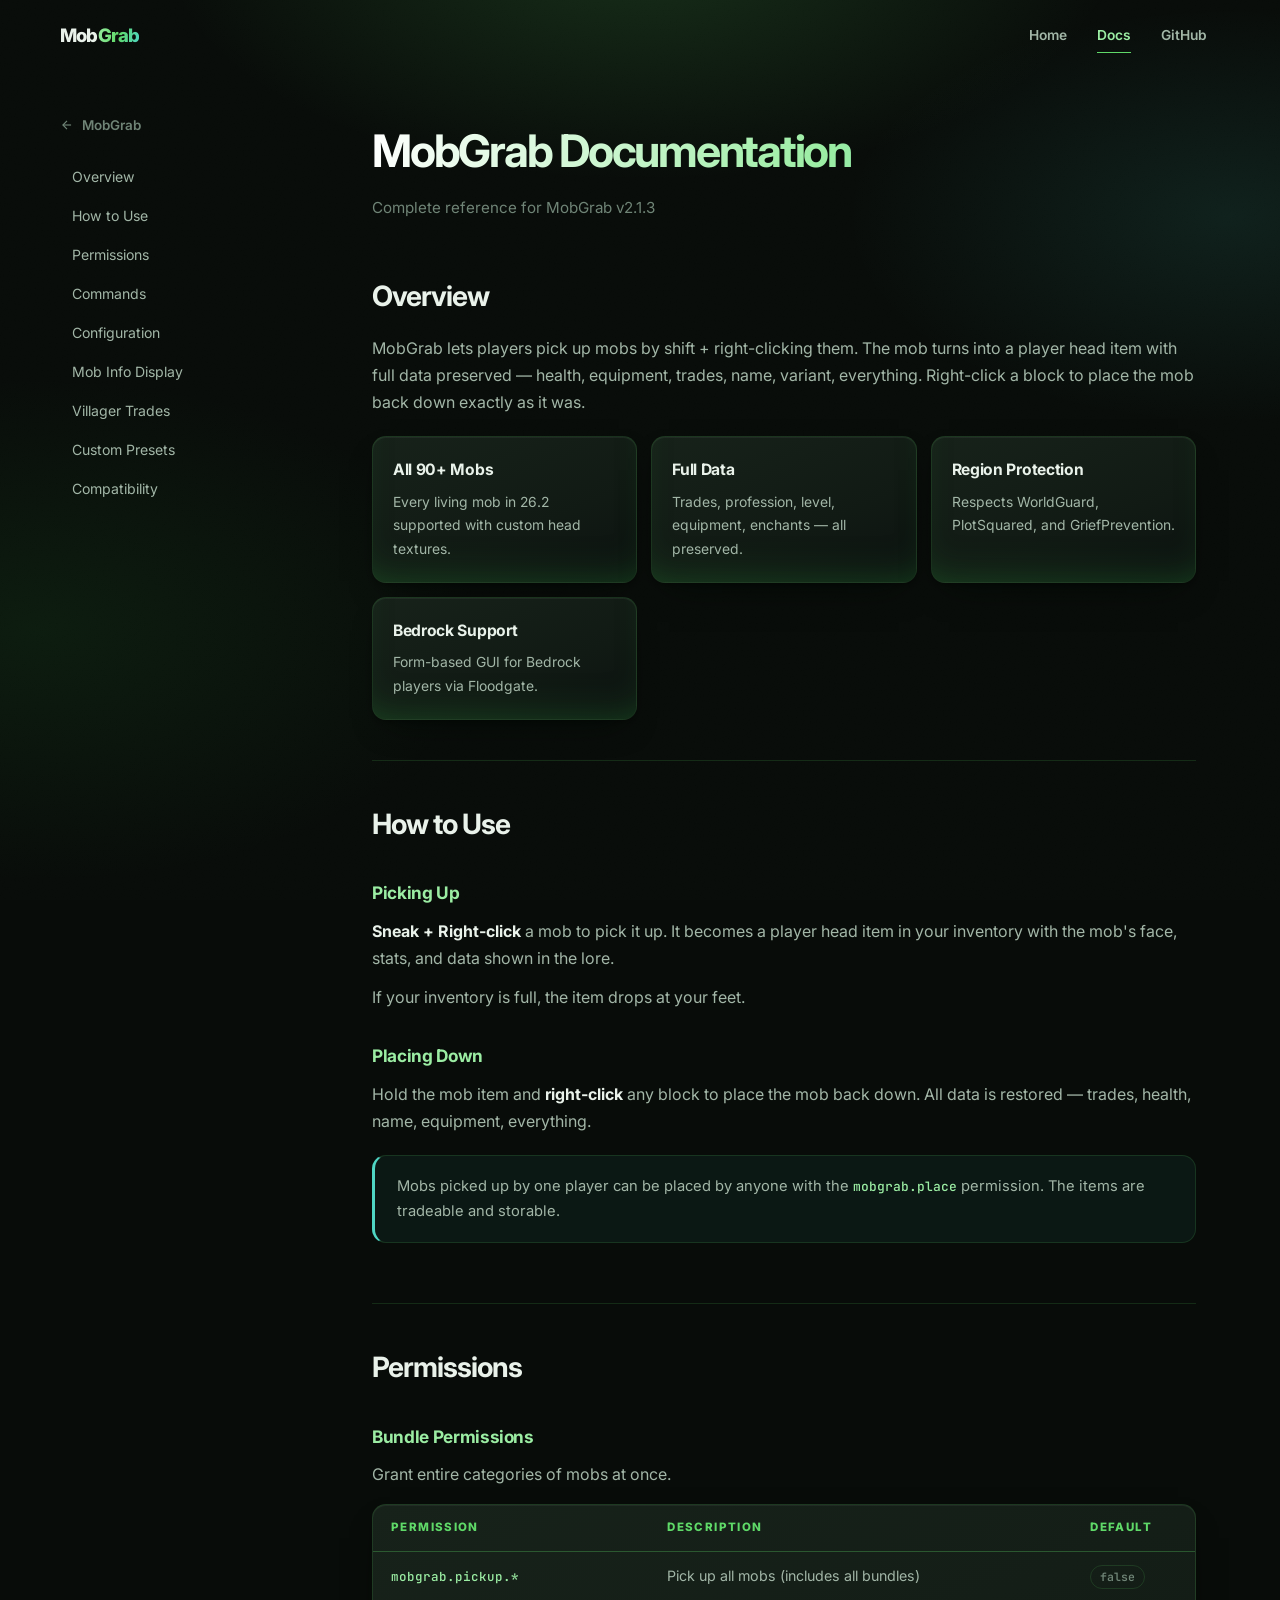
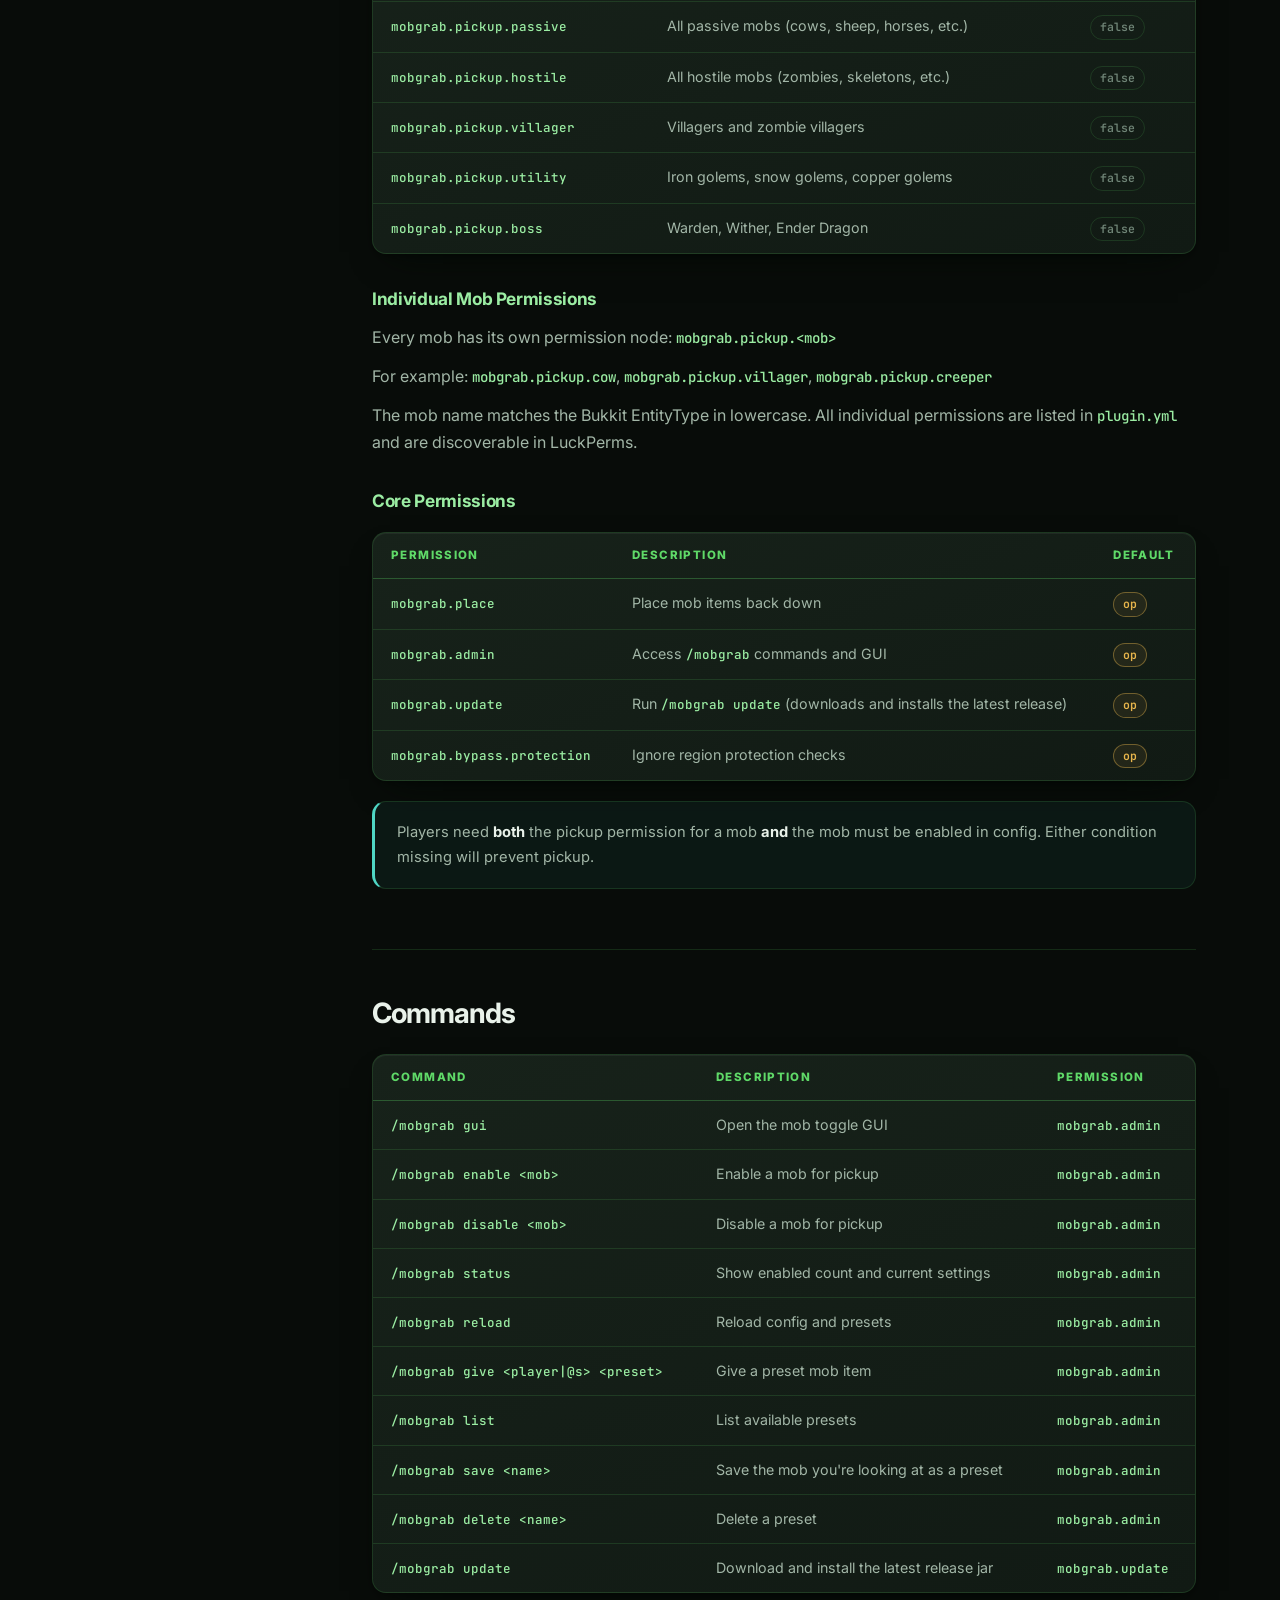
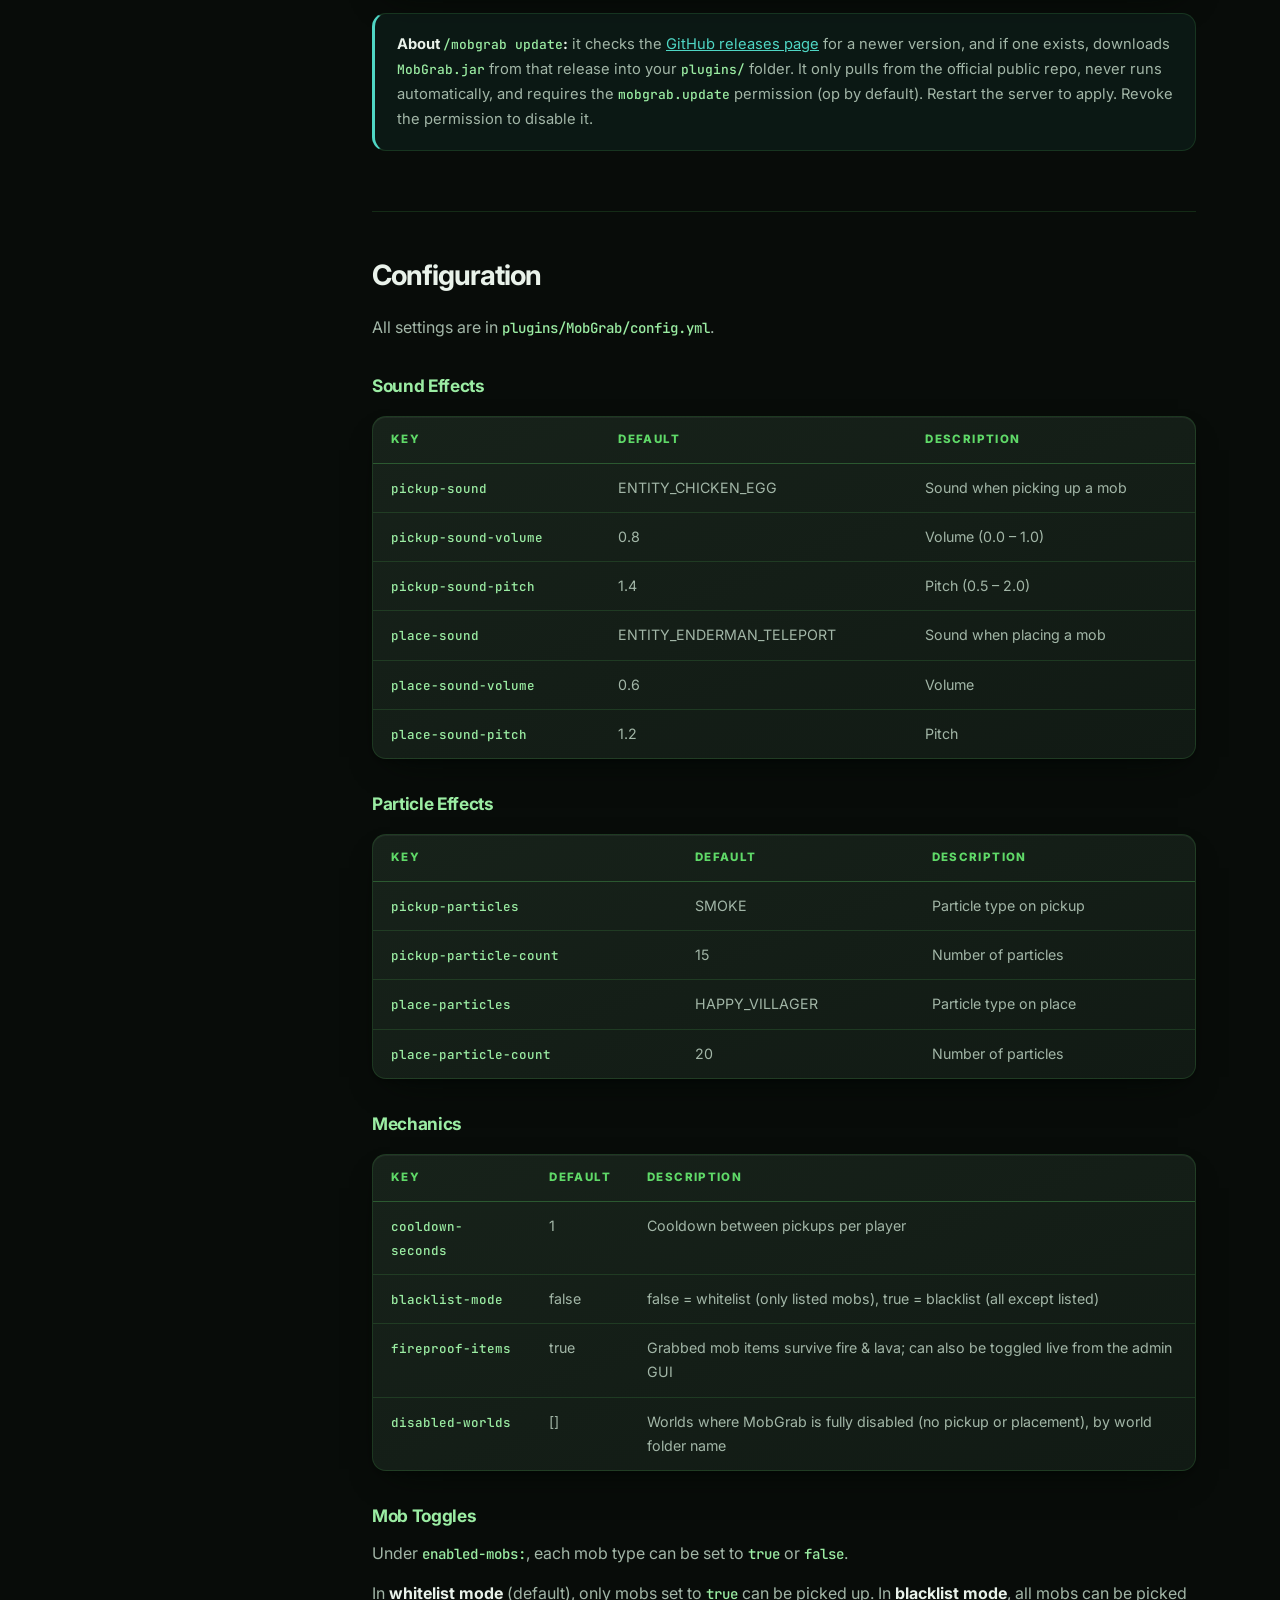
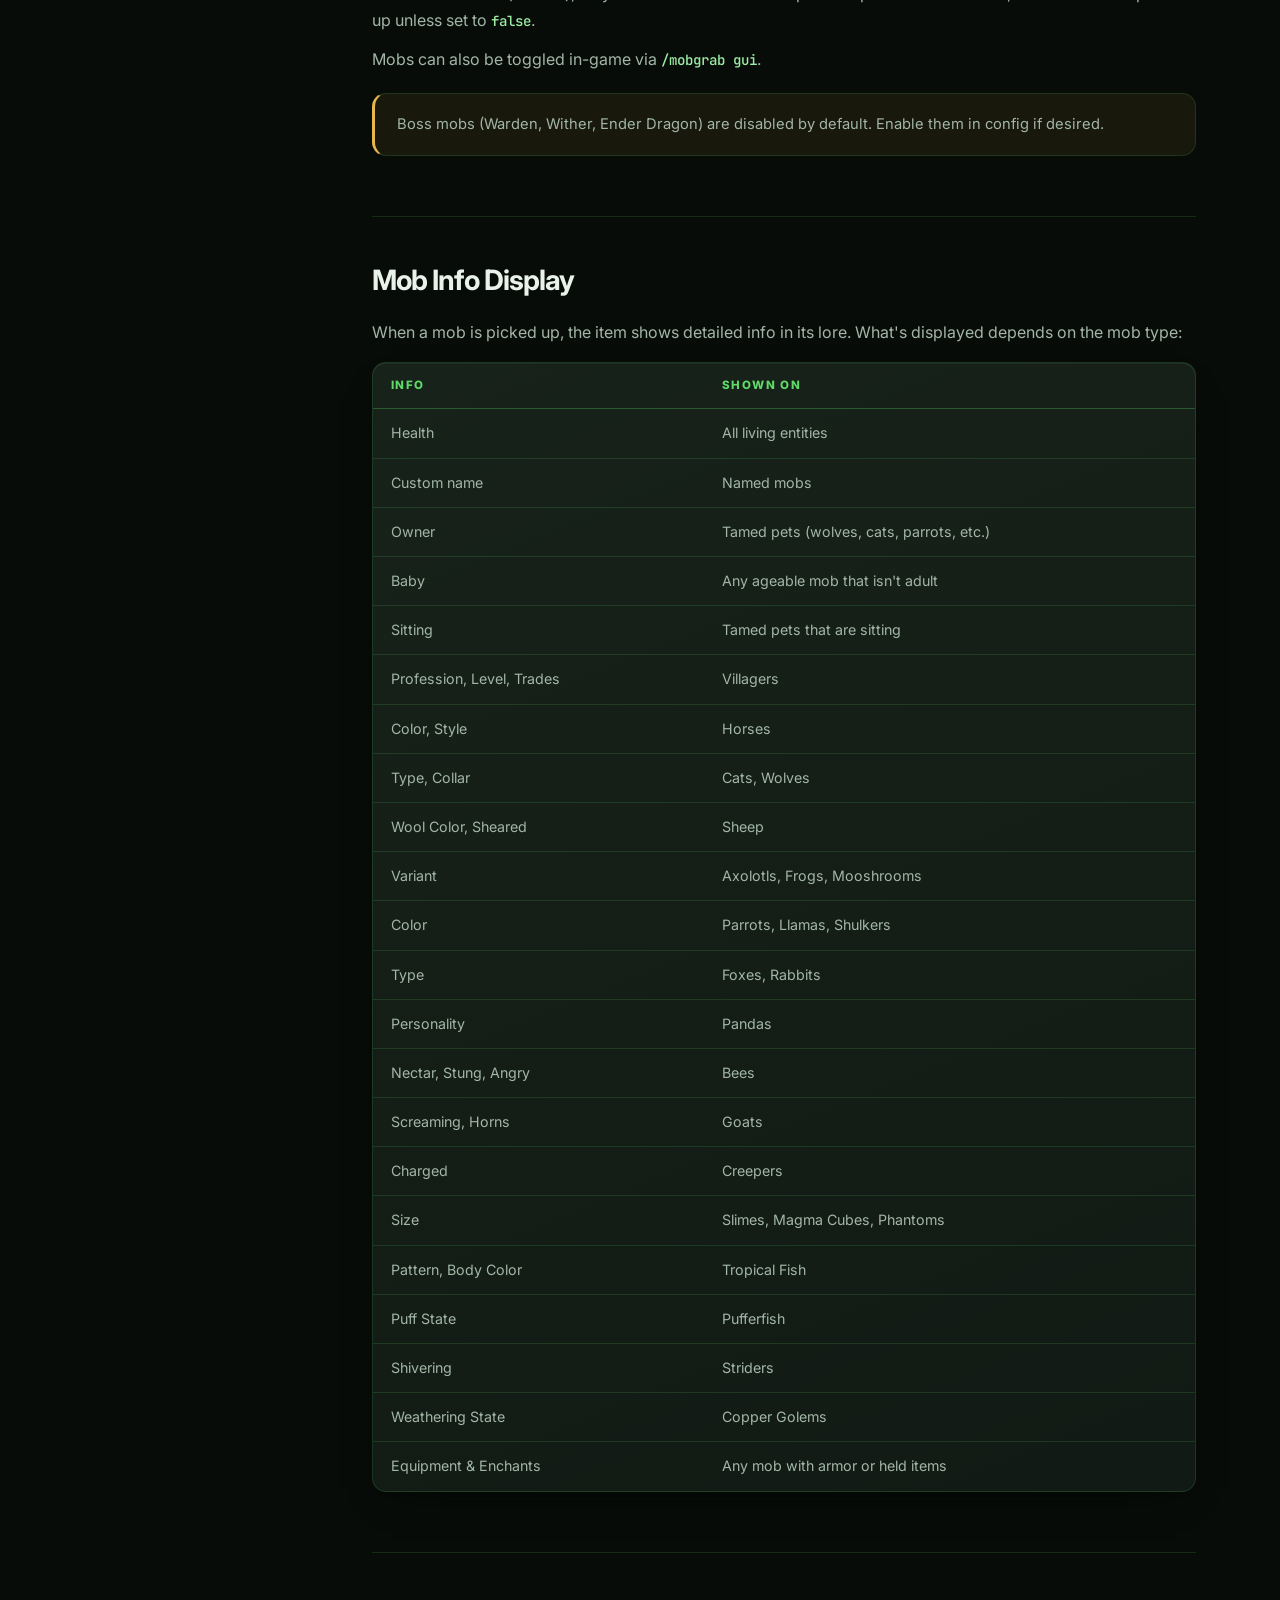
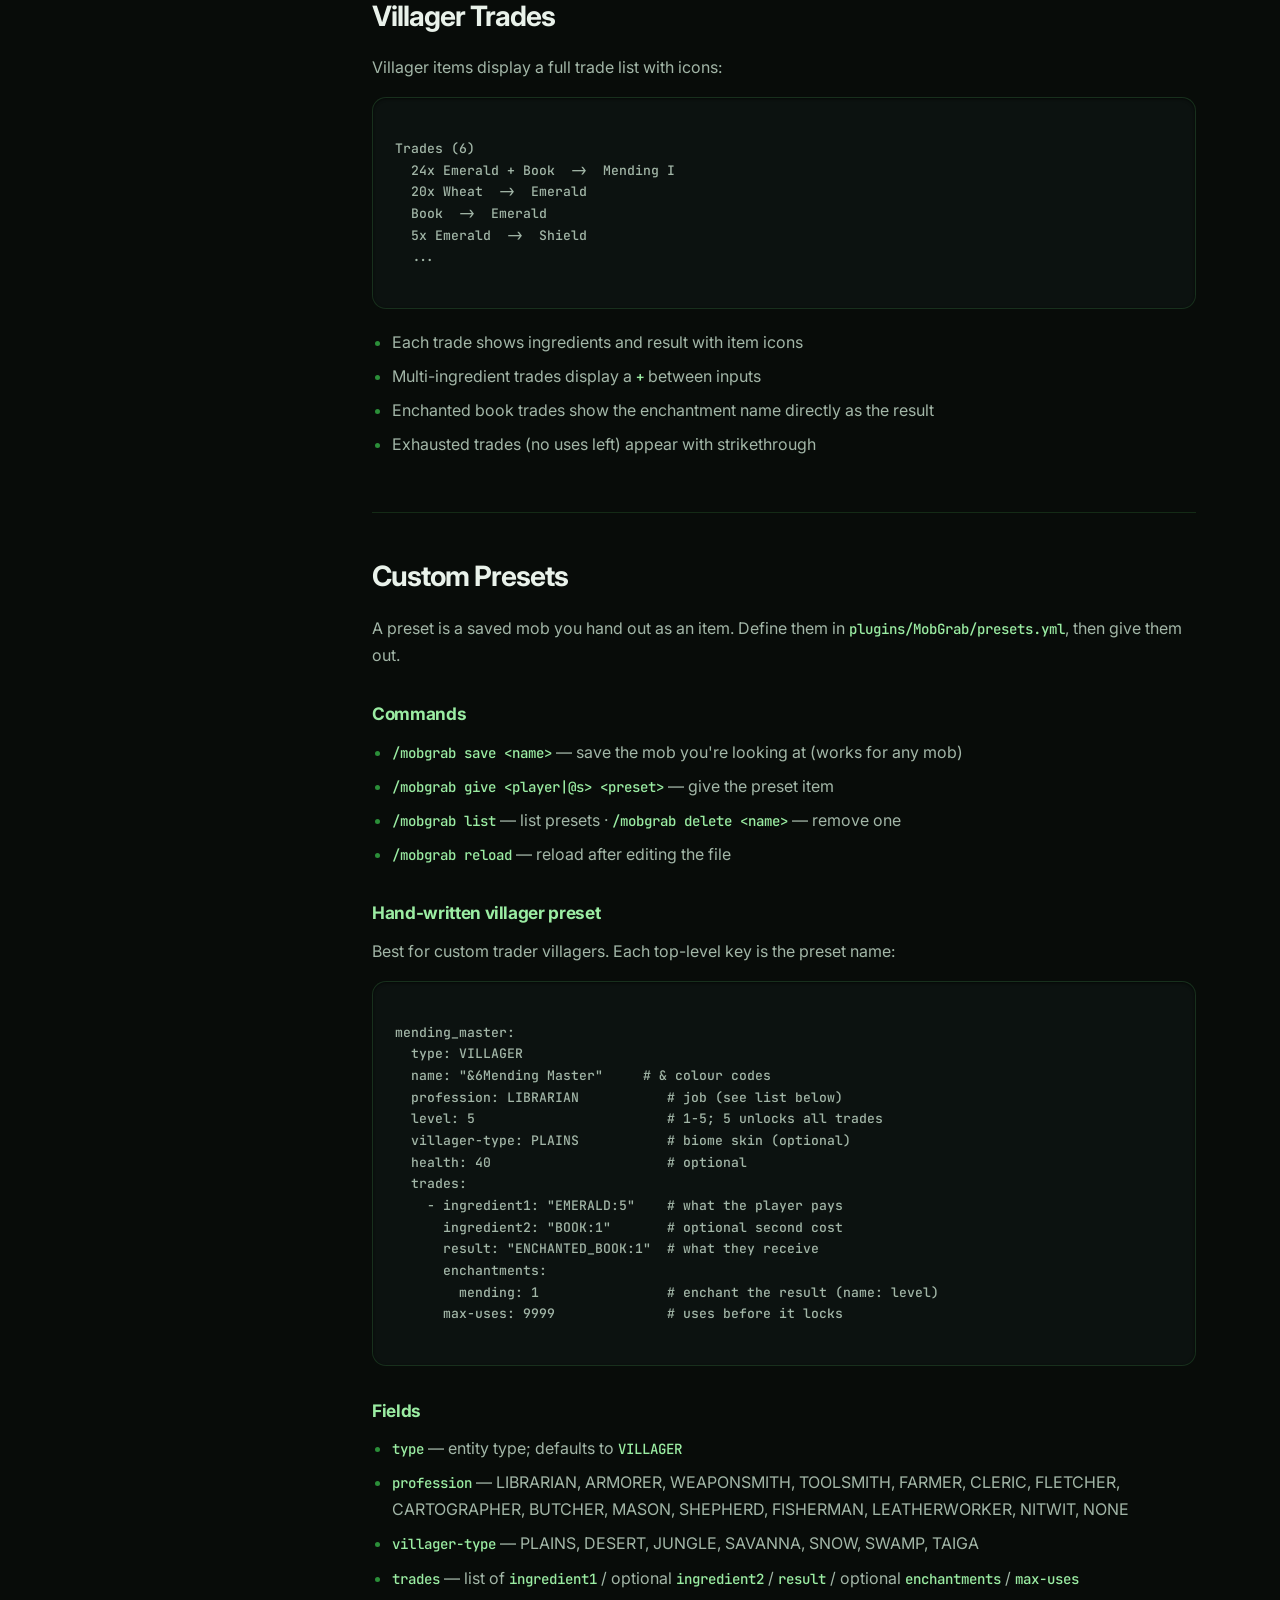
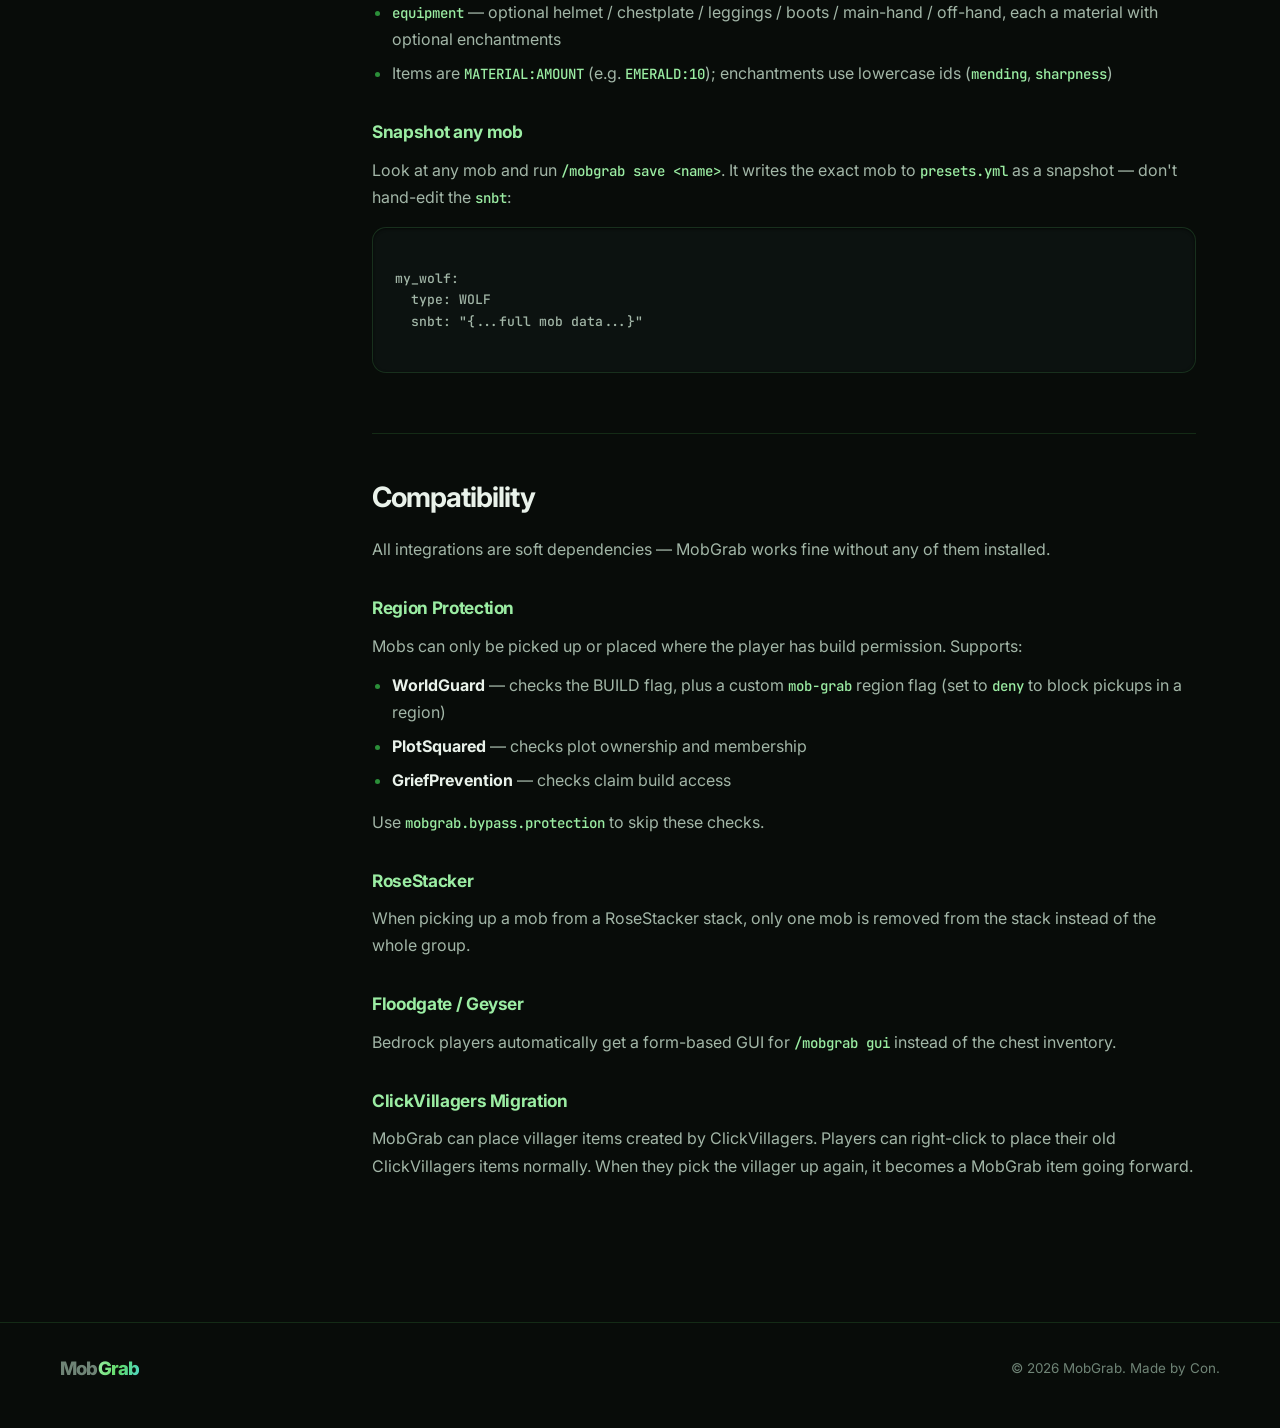
==== commit 54bfe9fb: "auto-sync: 5 file(s) - 2026-08-02 11:51:31" ====
--- a/docs.html
+++ b/docs.html
@@ -5,28 +5,27 @@
     <meta name="viewport" content="width=device-width, initial-scale=1.0">
     <title>MobGrab Documentation</title>
     <meta name="description" content="Full documentation for MobGrab including permissions, commands, configuration, and compatibility.">
+    <meta name="theme-color" content="#080c09">
     <link rel="preconnect" href="https://fonts.googleapis.com">
-    <link href="https://fonts.googleapis.com/css2?family=Inter:wght@400;500;600;700;800&family=JetBrains+Mono:wght@500&display=swap" rel="stylesheet">
-    <link rel="stylesheet" href="css/style.css">
+    <link rel="preconnect" href="https://fonts.gstatic.com" crossorigin>
+    <link href="https://fonts.googleapis.com/css2?family=Inter:wght@400;500;600;700;800&family=JetBrains+Mono:wght@500;600;700&display=swap" rel="stylesheet">
     <link rel="stylesheet" href="css/mobgrab.css">
 </head>
 <body>
 
 <nav class="nav">
     <div class="nav-inner">
-        <div class="nav-logo"><a href="index.html" style="color:inherit;">Mob<span>Grab</span></a></div>
+        <div class="nav-logo"><a href="index.html">Mob<span>Grab</span></a></div>
         <ul class="nav-links" id="nav-links">
             <li><a href="index.html">Home</a></li>
             <li><a href="docs.html" class="active">Docs</a></li>
             <li><a href="https://github.com/ThConMan/MobGrab">GitHub</a></li>
         </ul>
-        <button class="nav-burger" onclick="toggleMenu()" aria-label="Menu">
+        <button class="nav-burger" aria-label="Menu" aria-expanded="false" aria-controls="nav-links">
             <span></span><span></span><span></span>
         </button>
     </div>
 </nav>
-
-<div style="height: 4rem;"></div>
 
 <div class="docs-layout">
 
@@ -355,34 +354,11 @@
 
 <footer class="footer">
     <div class="footer-inner">
-        <div class="nav-logo"><a href="index.html" style="color:inherit;">Mob<span>Grab</span></a></div>
+        <div class="nav-logo"><a href="index.html">Mob<span>Grab</span></a></div>
         <p>&copy; 2026 MobGrab. Made by Con.</p>
     </div>
 </footer>
 
-<script>
-function toggleMenu() {
-    document.getElementById('nav-links').classList.toggle('open');
-    document.querySelector('.nav-burger').classList.toggle('active');
-}
-
-// Highlight current section in TOC on scroll
-const tocLinks = document.querySelectorAll('.docs-toc a');
-const sections = document.querySelectorAll('.docs-section');
-
-window.addEventListener('scroll', () => {
-    let current = '';
-    sections.forEach(section => {
-        if (window.scrollY >= section.offsetTop - 100) {
-            current = section.id;
-        }
-    });
-    tocLinks.forEach(link => {
-        link.classList.toggle('active', link.getAttribute('href') === '#' + current);
-    });
-});
-</script>
-
-<script src="js/motion.js" defer></script>
+<script src="js/mobgrab.js" defer></script>
 </body>
 </html>
--- a/css/mobgrab.css
+++ b/css/mobgrab.css
@@ -1,207 +1,869 @@
-/* ── MobGrab Theme Override ── */
-/* Switches the purple Nomonom accent to the green MobGrab palette */
+/* ===========================================================================
+   MobGrab — standalone stylesheet
+   ---------------------------------------------------------------------------
+   This site used to sit on the shared plugin-docs framework with GitHub's dark
+   palette painted green. It is now its own thing, built around what the plugin
+   actually does: catching a living mob and holding it in your hand. Hence the
+   terrarium reading — mossy ground, grass green, and the cyan of jar glass —
+   rather than a generic dark dashboard.
+
+   Every colour is a token. Recolouring the whole site means editing :root.
+   =========================================================================== */
 
 :root {
-    --bg-primary: #0d1117;
-    --bg-card: rgba(22, 27, 34, 0.6);
-    --bg-card-solid: #161b22;
-    --border: rgba(48, 54, 61, 0.6);
-    --border-light: rgba(48, 54, 61, 0.9);
-    --glass: rgba(255, 255, 255, 0.03);
-    --text: #e6edf3;
-    --text-muted: #8b949e;
-    --accent: #3fb950;
-    --accent-light: #56d364;
-    --accent-glow: rgba(63, 185, 80, 0.2);
-    --accent-glow-strong: rgba(63, 185, 80, 0.4);
-    --blue: #58a6ff;
-    --purple: #bc8cff;
-    --red: #f85149;
-}
-
-/* Nav stays Nomonom-branded but adapts border */
-.nav { border-bottom-color: var(--border); }
-
-/* Hero green glow */
+    /* Mossy ground. Warm and green-biased, never blue-grey. */
+    --moss:      #080c09;
+    --moss-2:    #0c1210;
+    --surface-1: #111a14;
+    --surface-2: #17221a;
+    --surface-3: #1e2c22;
+
+    /* Grass — the hero hue. */
+    --grass:        #5fd968;
+    --grass-bright: #9beda3;
+    --grass-deep:   #2b8f39;
+
+    /* Jar glass — the support hue, for structure and secondary emphasis. */
+    --glass:      #4fd6c4;
+    --glass-deep: #1c8378;
+
+    /* Amber — scarce by design. Bosses, warnings, nothing else. */
+    --amber:      #e8b64c;
+    --amber-deep: #a97a1d;
+
+    --text:       #e9f2ea;
+    --text-dim:   #a2b6a7;
+    --text-faint: #6f8476;
+
+    --line:        rgba(95, 217, 104, .15);
+    --line-mid:    rgba(95, 217, 104, .3);
+    --line-strong: rgba(95, 217, 104, .52);
+
+    /* Shadows are hue-tinted. Pure black over a green ground reads as soot. */
+    --shadow-md: 0 16px 34px -18px rgba(2, 8, 4, .95), 0 3px 8px -3px rgba(0, 0, 0, .55);
+    --shadow-lg: 0 34px 66px -30px rgba(20, 90, 40, .55), 0 10px 24px -14px rgba(0, 0, 0, .75);
+    --glow-grass: 0 0 42px -10px rgba(95, 217, 104, .5);
+
+    --radius-sm: 8px;
+    --radius:    14px;
+    --radius-lg: 20px;
+
+    --ease: cubic-bezier(.22, .61, .36, 1);
+    --ease-pop: cubic-bezier(.34, 1.35, .64, 1);
+
+    --mono: "JetBrains Mono", "Cascadia Code", ui-monospace, monospace;
+    --shell: min(1160px, calc(100% - 48px));
+}
+
+* { box-sizing: border-box; }
+
+/* clip, not hidden, and on both. The full-bleed section dividers below are
+   100vw, which includes the scrollbar and so overruns the layout viewport by
+   the scrollbar's width. `overflow-x: hidden` on body alone does not contain
+   that -- it propagates to the viewport and leaves body itself visible -- and
+   hidden would also break the sticky nav. clip does neither. */
+html { scroll-behavior: smooth; overflow-x: clip; }
+
+body {
+    margin: 0;
+    overflow-x: clip;
+    color: var(--text);
+    background: var(--moss);
+    font: 400 16px/1.7 Inter, system-ui, -apple-system, "Segoe UI", sans-serif;
+    -webkit-font-smoothing: antialiased;
+}
+
+/* Ambient ground, fixed so it behaves like a backdrop the content moves over. */
+body::before {
+    content: "";
+    position: fixed;
+    inset: 0;
+    z-index: -2;
+    background:
+        radial-gradient(ellipse 60% 42% at 50% -6%, rgba(95, 217, 104, .17), transparent 62%),
+        radial-gradient(ellipse 44% 34% at 96% 24%, rgba(79, 214, 196, .1), transparent 68%),
+        radial-gradient(ellipse 50% 40% at 3% 70%, rgba(43, 143, 57, .12), transparent 70%),
+        var(--moss);
+}
+
+/* Fine grain, so the large dark fields do not band. */
+body::after {
+    content: "";
+    position: fixed;
+    inset: 0;
+    z-index: -1;
+    opacity: .5;
+    pointer-events: none;
+    background-image: url("data:image/svg+xml,<svg xmlns='http://www.w3.org/2000/svg' width='140' height='140'><filter id='n'><feTurbulence type='fractalNoise' baseFrequency='.85' numOctaves='3'/><feColorMatrix type='saturate' values='0'/></filter><rect width='140' height='140' filter='url(%23n)' opacity='.03'/></svg>");
+}
+
+a { color: inherit; }
+h1, h2, h3, h4, p { margin-top: 0; }
+.mono, code {
+    font: 500 .88em/1.6 var(--mono);
+    color: var(--grass-bright);
+}
+
+/* ── scroll progress ──────────────────────────────────────────────────────── */
+.progress {
+    position: fixed;
+    top: 0;
+    left: 0;
+    z-index: 60;
+    width: 100%;
+    height: 2px;
+    transform: scaleX(var(--p, 0));
+    transform-origin: 0 50%;
+    background: linear-gradient(90deg, var(--glass), var(--grass) 60%, var(--grass-bright));
+    box-shadow: 0 0 12px rgba(95, 217, 104, .6);
+    pointer-events: none;
+}
+
+/* ── nav ──────────────────────────────────────────────────────────────────── */
+.nav {
+    position: sticky;
+    top: 0;
+    z-index: 50;
+    border-bottom: 1px solid transparent;
+    transition: background .3s var(--ease), border-color .3s var(--ease);
+}
+.nav.is-stuck {
+    border-bottom-color: var(--line);
+    background: rgba(8, 12, 9, .82);
+    backdrop-filter: blur(20px) saturate(1.3);
+    -webkit-backdrop-filter: blur(20px) saturate(1.3);
+}
+.nav-inner {
+    position: relative;
+    display: flex;
+    align-items: center;
+    justify-content: space-between;
+    width: var(--shell);
+    min-height: 72px;
+    margin: auto;
+}
+.nav-logo { font-size: 1.16rem; font-weight: 800; letter-spacing: -.045em; }
+.nav-logo a { text-decoration: none; }
+.nav-logo span {
+    background: linear-gradient(104deg, var(--grass-bright), var(--grass) 50%, var(--glass));
+    -webkit-background-clip: text;
+    background-clip: text;
+    color: transparent;
+}
+.nav-links {
+    display: flex;
+    align-items: center;
+    gap: 4px;
+    margin: 0;
+    padding: 0;
+    list-style: none;
+    font-size: .86rem;
+    font-weight: 600;
+}
+.nav-links a {
+    position: relative;
+    display: block;
+    padding: 8px 13px;
+    border-radius: var(--radius-sm);
+    color: var(--text-dim);
+    text-decoration: none;
+    transition: color .2s var(--ease), background .2s var(--ease);
+}
+.nav-links a::after {
+    content: "";
+    position: absolute;
+    right: 13px;
+    bottom: 3px;
+    left: 13px;
+    height: 1px;
+    background: var(--grass);
+    transform: scaleX(0);
+    transform-origin: 0 50%;
+    transition: transform .28s var(--ease);
+}
+.nav-links a:hover { color: var(--text); }
+.nav-links a:hover::after,
+.nav-links a.active::after { transform: scaleX(1); }
+.nav-links a.active { color: var(--grass-bright); }
+
+.nav-burger {
+    display: none;
+    flex-direction: column;
+    gap: 5px;
+    padding: 8px;
+    border: 0;
+    border-radius: 8px;
+    background: none;
+    cursor: pointer;
+}
+.nav-burger span {
+    display: block;
+    width: 22px;
+    height: 2px;
+    border-radius: 2px;
+    background: var(--text-dim);
+    transition: transform .28s var(--ease), opacity .2s var(--ease);
+}
+.nav-burger.active span:nth-child(1) { transform: translateY(7px) rotate(45deg); }
+.nav-burger.active span:nth-child(2) { opacity: 0; }
+.nav-burger.active span:nth-child(3) { transform: translateY(-7px) rotate(-45deg); }
+
+main, .shell { width: var(--shell); margin: auto; }
+
+/* ── hero ─────────────────────────────────────────────────────────────────── */
 .plugin-hero {
-    background: radial-gradient(ellipse at 50% 0%, var(--accent-glow) 0%, transparent 60%);
-}
-
+    position: relative;
+    display: grid;
+    place-items: center;
+    padding: 76px 0 68px;
+    overflow-x: clip;
+    text-align: center;
+}
+
+/* Rising motes — the plugin's own HAPPY_VILLAGER place-particles. */
+.motes {
+    position: absolute;
+    inset: -30px -50vw 0;
+    z-index: -1;
+    overflow: hidden;
+    mask-image: radial-gradient(ellipse 58% 68% at 50% 45%, #000 32%, transparent 78%);
+    pointer-events: none;
+}
+.motes i {
+    position: absolute;
+    width: var(--s, 6px);
+    height: var(--s, 6px);
+    border-radius: 50%;
+    background: var(--grass);
+    box-shadow: 0 0 10px var(--grass);
+    opacity: 0;
+    animation: rise var(--dur, 15s) linear var(--delay, 0s) infinite;
+}
+@keyframes rise {
+    0%   { opacity: 0; transform: translateY(40px) scale(.6); }
+    14%  { opacity: var(--peak, .55); }
+    76%  { opacity: var(--peak, .55); }
+    100% { opacity: 0; transform: translateY(-210px) scale(1.05); }
+}
+
+/* The logo sits in its jar: glass rim, inner light, and a slow drifting glint. */
+.jar {
+    position: relative;
+    display: grid;
+    place-items: center;
+    padding: 18px;
+    margin-bottom: 26px;
+    border: 1px solid var(--line-mid);
+    border-radius: 26px;
+    background: linear-gradient(160deg, rgba(79, 214, 196, .12), rgba(95, 217, 104, .07) 55%, transparent);
+    box-shadow:
+        0 30px 80px -34px rgba(43, 143, 57, .9),
+        inset 0 1px 0 rgba(255, 255, 255, .12),
+        inset 0 0 44px rgba(79, 214, 196, .1);
+    animation: bob 7s ease-in-out infinite;
+}
+@keyframes bob {
+    0%, 100% { transform: translateY(0); }
+    50%      { transform: translateY(-9px); }
+}
+.jar::after {
+    content: "";
+    position: absolute;
+    inset: 0;
+    border-radius: inherit;
+    background: linear-gradient(100deg, transparent 36%, rgba(255, 255, 255, .13) 46%, transparent 56%);
+    background-size: 260% 100%;
+    animation: glint 8s ease-in-out infinite;
+    pointer-events: none;
+}
+@keyframes glint {
+    0%, 100% { background-position: 130% 50%; }
+    50%      { background-position: -30% 50%; }
+}
 .plugin-hero-logo {
-    width: min(280px, 70vw);
+    display: block;
+    width: min(230px, 62vw);
     height: auto;
     border-radius: 16px;
-    box-shadow: 0 8px 40px rgba(63, 185, 80, 0.15);
-}
-
-.plugin-hero h1 { color: var(--text); }
-
-.plugin-hero-meta .hero-badge {
-    color: var(--accent);
-    background: rgba(63, 185, 80, 0.1);
-    border-color: rgba(63, 185, 80, 0.25);
-}
-
-/* Green buttons */
+}
+
+.plugin-hero h1 {
+    margin: 10px 0 14px;
+    font-size: clamp(3.1rem, 7.6vw, 5.6rem);
+    line-height: .98;
+    letter-spacing: -.055em;
+    background: linear-gradient(102deg, #fff 0%, var(--grass-bright) 42%, var(--grass) 62%, var(--glass) 100%);
+    background-size: 220% 100%;
+    -webkit-background-clip: text;
+    background-clip: text;
+    color: transparent;
+    animation: glint-text 10s ease-in-out infinite;
+}
+@keyframes glint-text {
+    0%, 100% { background-position: 120% 50%; }
+    50%      { background-position: -20% 50%; }
+}
+.tagline {
+    max-width: 620px;
+    margin: 0 auto 24px;
+    color: var(--text-dim);
+    font-size: clamp(1.04rem, 2.1vw, 1.24rem);
+}
+.plugin-hero-meta { display: flex; flex-wrap: wrap; justify-content: center; gap: 9px; }
+.hero-badge {
+    padding: 6px 14px;
+    border: 1px solid var(--line-mid);
+    border-radius: 999px;
+    color: var(--grass-bright);
+    background: rgba(95, 217, 104, .08);
+    font: 700 .72rem/1.6 var(--mono);
+    box-shadow: inset 0 1px 0 rgba(255, 255, 255, .06);
+}
+.hero-buttons { display: flex; flex-wrap: wrap; justify-content: center; gap: 12px; margin-top: 32px; }
+
+/* ── buttons ──────────────────────────────────────────────────────────────── */
+.btn {
+    position: relative;
+    display: inline-flex;
+    flex-shrink: 0;
+    gap: 9px;
+    align-items: center;
+    justify-content: center;
+    overflow: hidden;
+    padding: 13px 21px;
+    border-radius: 10px;
+    font-size: .88rem;
+    font-weight: 700;
+    white-space: nowrap;
+    text-decoration: none;
+    transition: transform .22s var(--ease), box-shadow .22s var(--ease), border-color .22s var(--ease);
+}
+.btn::after {
+    content: "";
+    position: absolute;
+    top: 0;
+    bottom: 0;
+    left: -80%;
+    width: 55%;
+    transform: skewX(-22deg);
+    background: linear-gradient(90deg, transparent, rgba(255, 255, 255, .32), transparent);
+    transition: left .55s var(--ease);
+    pointer-events: none;
+}
+.btn:hover { transform: translateY(-2px); }
+.btn:hover::after { left: 130%; }
+.btn:active { transform: translateY(0); }
 .btn-primary {
-    background: linear-gradient(135deg, var(--accent) 0%, #2ea043 100%);
-    color: #000;
-}
-
-.btn-primary:hover {
-    box-shadow: 0 6px 25px var(--accent-glow-strong);
-    color: #000;
-}
-
+    color: #05210b;
+    background: linear-gradient(118deg, var(--grass-bright), var(--grass) 55%, var(--grass-deep));
+    box-shadow: 0 10px 30px -10px rgba(95, 217, 104, .55), inset 0 1px 0 rgba(255, 255, 255, .4);
+}
+.btn-primary:hover { box-shadow: 0 18px 42px -12px rgba(95, 217, 104, .7), inset 0 1px 0 rgba(255, 255, 255, .45); }
 .btn-outline {
-    border-color: var(--border-light);
-    background: rgba(22, 27, 34, 0.5);
-}
-
-.btn-outline:hover {
-    border-color: rgba(63, 185, 80, 0.4);
-    color: var(--accent-light);
-    box-shadow: 0 4px 15px var(--accent-glow);
-    background: rgba(63, 185, 80, 0.06);
-}
-
-/* Feature cards green accents */
+    border: 1px solid var(--line-mid);
+    color: var(--text);
+    background: rgba(95, 217, 104, .06);
+    box-shadow: inset 0 1px 0 rgba(255, 255, 255, .05);
+}
+.btn-outline:hover { border-color: var(--line-strong); box-shadow: var(--glow-grass), inset 0 1px 0 rgba(255, 255, 255, .07); }
+
+/* ── stat band ────────────────────────────────────────────────────────────── */
+.statband {
+    display: grid;
+    grid-template-columns: repeat(3, 1fr);
+    overflow: hidden;
+    border: 1px solid var(--line);
+    border-radius: var(--radius-lg);
+    background: linear-gradient(160deg, var(--surface-2), var(--surface-1));
+    box-shadow: var(--shadow-lg), inset 0 1px 0 rgba(255, 255, 255, .05);
+}
+.statband div { padding: 28px 24px; text-align: center; }
+.statband div + div { border-left: 1px solid var(--line); }
+.statband b {
+    display: block;
+    font-size: clamp(2.2rem, 4.6vw, 3.3rem);
+    font-weight: 800;
+    line-height: 1;
+    letter-spacing: -.05em;
+    background: linear-gradient(150deg, #fff, var(--grass) 68%, var(--grass-deep));
+    -webkit-background-clip: text;
+    background-clip: text;
+    color: transparent;
+}
+.statband span {
+    display: block;
+    margin-top: 9px;
+    color: var(--text-faint);
+    font-size: .72rem;
+    font-weight: 700;
+    letter-spacing: .15em;
+}
+
+/* ── sections ─────────────────────────────────────────────────────────────── */
+.section { position: relative; padding: 88px 0; }
+.section + .section::before {
+    content: "";
+    position: absolute;
+    top: 0;
+    left: 50%;
+    width: 100vw;
+    height: 1px;
+    transform: translateX(-50%);
+    background: linear-gradient(90deg, transparent, var(--line-mid) 30%, var(--line-mid) 70%, transparent);
+}
+.section-head { max-width: 680px; margin-bottom: 40px; }
+.eyebrow {
+    margin: 0 0 8px;
+    color: var(--grass);
+    font-size: .7rem;
+    font-weight: 800;
+    letter-spacing: .17em;
+}
+.section-title {
+    margin: 0 0 12px;
+    font-size: clamp(2rem, 4.1vw, 3.2rem);
+    line-height: 1.06;
+    letter-spacing: -.05em;
+}
+.section-subtitle { margin: 0; color: var(--text-dim); }
+.fine-print { margin: 18px 0 0; color: var(--text-faint); font-size: .87rem; }
+
+/* Shared card shading: hairline lit edge, hue-tinted mass, soft inner floor. */
+.card-surface {
+    border: 1px solid var(--line);
+    background: linear-gradient(158deg, var(--surface-2), var(--surface-1) 62%, var(--moss-2));
+    box-shadow:
+        var(--shadow-md),
+        inset 0 1px 0 rgba(255, 255, 255, .05),
+        inset 0 -24px 44px -30px rgba(43, 143, 57, .5);
+}
+
+/* ── the exchange: pick up, carry, place back ─────────────────────────────── */
+.exchange {
+    display: grid;
+    grid-template-columns: 1fr auto 1fr auto 1fr;
+    align-items: center;
+    gap: 18px;
+}
+.beat {
+    padding: 26px 24px;
+    border-radius: var(--radius);
+    text-align: center;
+    transition: transform .3s var(--ease-pop), box-shadow .3s var(--ease), border-color .3s var(--ease);
+}
+.beat:hover {
+    transform: translateY(-5px);
+    border-color: var(--line-mid);
+    box-shadow: var(--shadow-lg), inset 0 1px 0 rgba(255, 255, 255, .07);
+}
+.beat-art {
+    display: grid;
+    place-items: center;
+    width: 68px;
+    height: 68px;
+    margin: 0 auto 16px;
+    border: 1px solid var(--line-mid);
+    border-radius: 16px;
+    background: radial-gradient(circle at 30% 25%, rgba(95, 217, 104, .2), transparent 65%), var(--moss-2);
+    box-shadow: inset 0 1px 0 rgba(255, 255, 255, .08);
+}
+.beat-art svg { width: 34px; height: 34px; }
+.beat h3 { margin: 0 0 7px; font-size: 1.06rem; letter-spacing: -.02em; }
+.beat p { margin: 0; color: var(--text-dim); font-size: .89rem; }
+.arrow { display: grid; place-items: center; color: var(--grass-deep); }
+.arrow svg { width: 26px; height: 26px; }
+.arrow.back { color: var(--glass-deep); }
+
+/* ── features bento ───────────────────────────────────────────────────────── */
+.bento {
+    display: grid;
+    grid-template-columns: repeat(6, 1fr);
+    gap: 18px;
+}
+.bento > * {
+    padding: 28px;
+    border-radius: var(--radius);
+    transition: transform .3s var(--ease), box-shadow .3s var(--ease), border-color .3s var(--ease);
+}
+.bento > *:hover {
+    transform: translateY(-5px);
+    border-color: var(--line-mid);
+    box-shadow: var(--shadow-lg), inset 0 1px 0 rgba(255, 255, 255, .07);
+}
+.bento-wide { grid-column: span 3; }
+.bento-third { grid-column: span 2; }
+/* 1 / -1 rather than an explicit span: a fixed span would create implicit
+   columns once the grid narrows to fewer tracks, and drag the page wider. */
+.bento-full { grid-column: 1 / -1; }
 .feature-icon-wrap {
-    background: rgba(63, 185, 80, 0.08);
-    border-color: rgba(63, 185, 80, 0.15);
-}
-
-.feature-icon-wrap svg { stroke: var(--accent-light); }
-
-.feature-card:hover {
-    border-color: rgba(63, 185, 80, 0.3);
-    box-shadow: 0 8px 30px rgba(63, 185, 80, 0.1);
-}
-
-/* Step numbers green */
+    display: grid;
+    place-items: center;
+    width: 50px;
+    height: 50px;
+    margin-bottom: 18px;
+    border: 1px solid var(--line-mid);
+    border-radius: 14px;
+    background: rgba(95, 217, 104, .08);
+    box-shadow: inset 0 1px 0 rgba(255, 255, 255, .07);
+    transition: transform .3s var(--ease-pop), box-shadow .3s var(--ease);
+}
+.bento > *:hover .feature-icon-wrap {
+    transform: translateY(-3px) scale(1.07) rotate(-4deg);
+    box-shadow: var(--glow-grass), inset 0 1px 0 rgba(255, 255, 255, .1);
+}
+.feature-icon-wrap svg { stroke: var(--grass-bright); }
+.bento h3 { margin: 0 0 8px; font-size: 1.1rem; letter-spacing: -.02em; }
+.bento p { margin: 0; color: var(--text-dim); font-size: .91rem; }
+
+/* ── quick start: a rail with nodes, not a row of cards ───────────────────── */
+.steps {
+    position: relative;
+    display: grid;
+    grid-template-columns: repeat(4, 1fr);
+    gap: 26px;
+    padding-top: 44px;
+}
+.steps::before {
+    content: "";
+    position: absolute;
+    top: 15px;
+    right: 8%;
+    left: 8%;
+    height: 1px;
+    background: linear-gradient(90deg, transparent, var(--grass-deep) 12%, var(--grass) 50%, var(--grass-deep) 88%, transparent);
+}
+.step { position: relative; }
+.step::before {
+    content: "";
+    position: absolute;
+    top: -36px;
+    left: 50%;
+    width: 13px;
+    height: 13px;
+    border: 1px solid var(--grass);
+    border-radius: 3px;
+    background: var(--moss);
+    box-shadow: 0 0 0 5px var(--moss), 0 0 18px rgba(95, 217, 104, .8);
+    transform: translateX(-50%) rotate(45deg);
+    transition: background .3s var(--ease), box-shadow .3s var(--ease);
+}
+.step:hover::before { background: var(--grass); box-shadow: 0 0 0 5px var(--moss), 0 0 26px rgba(95, 217, 104, 1); }
 .step-number {
-    background: rgba(63, 185, 80, 0.1);
-    border-color: rgba(63, 185, 80, 0.25);
-    color: var(--accent-light);
-}
-
-/* Compat items green hover */
-.compat-item:hover { border-color: rgba(63, 185, 80, 0.3); }
-
-/* Section labels green */
-.rank-section-label { color: var(--accent); }
-.rank-perks li::before { color: var(--accent); }
-
-/* CTA card green */
+    display: block;
+    margin-bottom: 10px;
+    color: var(--grass-deep);
+    font: 700 2.3rem/1 var(--mono);
+    letter-spacing: -.04em;
+}
+.step h3 { margin: 0 0 7px; font-size: 1.14rem; letter-spacing: -.02em; }
+.step p { margin: 0; color: var(--text-dim); font-size: .9rem; }
+
+/* ── compatibility: a ledger, not eight identical cards ───────────────────── */
+.compat { overflow: hidden; border-radius: var(--radius); }
+.compat-row {
+    display: grid;
+    grid-template-columns: 210px 1fr;
+    gap: 24px;
+    align-items: baseline;
+    padding: 18px 26px;
+    transition: background .25s var(--ease), padding-left .25s var(--ease);
+}
+.compat-row + .compat-row { border-top: 1px solid var(--line); }
+.compat-row:hover { padding-left: 34px; background: rgba(95, 217, 104, .05); }
+.compat-name { font-size: 1rem; font-weight: 700; letter-spacing: -.02em; }
+.compat-desc { margin: 0; color: var(--text-dim); font-size: .92rem; }
+
+/* ── cta ──────────────────────────────────────────────────────────────────── */
 .cta-card {
-    background: linear-gradient(135deg, rgba(63, 185, 80, 0.06) 0%, rgba(22, 27, 34, 0.5) 100%);
-    border-color: rgba(63, 185, 80, 0.15);
-    border-top-color: rgba(63, 185, 80, 0.25);
-}
-
-/* ── Docs page green theme ── */
+    position: relative;
+    overflow: hidden;
+    margin: 0 0 90px;
+    padding: 48px 46px;
+    border: 1px solid var(--line-mid);
+    border-radius: 24px;
+    text-align: center;
+    background:
+        radial-gradient(ellipse 62% 90% at 50% 6%, rgba(95, 217, 104, .16), transparent 62%),
+        linear-gradient(140deg, var(--surface-2), var(--surface-1) 60%, var(--moss-2));
+    box-shadow: var(--shadow-lg), inset 0 1px 0 rgba(255, 255, 255, .06);
+}
+.cta-card h2 { margin: 0 0 10px; font-size: clamp(1.7rem, 3.4vw, 2.5rem); letter-spacing: -.04em; }
+.cta-card > p { margin: 0; color: var(--text-dim); }
+
+/* ── footer ───────────────────────────────────────────────────────────────── */
+.footer { border-top: 1px solid var(--line); }
+.footer-inner {
+    display: flex;
+    align-items: center;
+    justify-content: space-between;
+    gap: 16px;
+    width: var(--shell);
+    margin: auto;
+    padding: 30px 0 44px;
+    color: var(--text-faint);
+    font-size: .84rem;
+}
+.footer-inner p { margin: 0; }
+
+/* ═══ docs page ═══════════════════════════════════════════════════════════ */
+.docs-layout {
+    display: grid;
+    grid-template-columns: 234px 1fr;
+    gap: 54px;
+    width: var(--shell);
+    margin: auto;
+    padding: 40px 0 90px;
+}
+.docs-sidebar { position: sticky; top: 96px; align-self: start; }
+.docs-sidebar-header { margin-bottom: 18px; }
+.docs-back {
+    display: inline-flex;
+    gap: 8px;
+    align-items: center;
+    color: var(--text-faint);
+    font-size: .84rem;
+    font-weight: 600;
+    text-decoration: none;
+    transition: color .2s var(--ease);
+}
+.docs-back:hover { color: var(--grass-bright); }
+.docs-toc { display: flex; flex-direction: column; gap: 1px; }
+.docs-toc a {
+    position: relative;
+    padding: 7px 12px;
+    border-radius: var(--radius-sm);
+    color: var(--text-dim);
+    font-size: .88rem;
+    text-decoration: none;
+    transition: color .2s var(--ease), background .2s var(--ease), padding-left .25s var(--ease);
+}
+.docs-toc a:hover { color: var(--text); background: rgba(95, 217, 104, .05); }
 .docs-toc a.active {
-    color: var(--accent-light);
-    border-left-color: var(--accent);
-    background: rgba(63, 185, 80, 0.05);
-}
-
-.docs-title { color: var(--accent); }
-
-.docs-section h2 { border-bottom-color: var(--border); }
+    padding-left: 17px;
+    color: var(--grass-bright);
+    background: rgba(95, 217, 104, .08);
+}
+.docs-toc a.active::before {
+    content: "";
+    position: absolute;
+    top: 50%;
+    left: 6px;
+    width: 3px;
+    height: 1.05em;
+    border-radius: 2px;
+    background: var(--grass);
+    box-shadow: 0 0 10px rgba(95, 217, 104, .9);
+    transform: translateY(-50%);
+}
+
+.docs-content { min-width: 0; }
+.docs-title {
+    margin: 0 0 6px;
+    font-size: clamp(2rem, 4vw, 2.8rem);
+    letter-spacing: -.05em;
+    background: linear-gradient(102deg, #fff, var(--grass-bright) 55%, var(--glass));
+    -webkit-background-clip: text;
+    background-clip: text;
+    color: transparent;
+}
+.docs-subtitle { margin: 0 0 12px; color: var(--text-faint); font-size: .95rem; }
+.docs-section { padding: 40px 0; }
+.docs-section + .docs-section { border-top: 1px solid var(--line); }
+.docs-section h2 {
+    margin: 0 0 14px;
+    font-size: 1.75rem;
+    letter-spacing: -.035em;
+    scroll-margin-top: 96px;
+}
+.docs-section h3 {
+    margin: 30px 0 10px;
+    color: var(--grass-bright);
+    font-size: 1.08rem;
+    letter-spacing: -.02em;
+}
+.docs-section p { margin: 0 0 12px; color: var(--text-dim); }
+.docs-section strong { color: var(--text); }
+
+.docs-grid {
+    display: grid;
+    grid-template-columns: repeat(auto-fit, minmax(200px, 1fr));
+    gap: 14px;
+    margin-top: 20px;
+}
+/* Carries its own surface: the docs markup does not use .card-surface. */
+.docs-grid-item {
+    padding: 20px;
+    border: 1px solid var(--line);
+    border-radius: var(--radius);
+    background: linear-gradient(158deg, var(--surface-2), var(--surface-1) 62%, var(--moss-2));
+    box-shadow:
+        var(--shadow-md),
+        inset 0 1px 0 rgba(255, 255, 255, .05),
+        inset 0 -24px 44px -30px rgba(43, 143, 57, .5);
+    transition: transform .28s var(--ease), border-color .28s var(--ease), box-shadow .28s var(--ease);
+}
+.docs-grid-item:hover {
+    transform: translateY(-4px);
+    border-color: var(--line-mid);
+    box-shadow: var(--shadow-lg), inset 0 1px 0 rgba(255, 255, 255, .07);
+}
+.docs-grid-item h4 { margin: 0 0 7px; font-size: .98rem; letter-spacing: -.02em; }
+.docs-grid-item p { margin: 0; color: var(--text-dim); font-size: .87rem; }
+
+.docs-table-wrap {
+    overflow-x: auto;
+    margin: 16px 0 20px;
+    border: 1px solid var(--line);
+    border-radius: var(--radius);
+    background: linear-gradient(158deg, var(--surface-2), var(--surface-1));
+    box-shadow: var(--shadow-md), inset 0 1px 0 rgba(255, 255, 255, .05);
+}
+.docs-table { width: 100%; border-collapse: collapse; font-size: .89rem; }
+.docs-table th {
+    padding: 13px 18px;
+    border-bottom: 1px solid var(--line-mid);
+    color: var(--grass);
+    font-size: .72rem;
+    font-weight: 800;
+    letter-spacing: .12em;
+    text-align: left;
+    text-transform: uppercase;
+    white-space: nowrap;
+}
+.docs-table td { padding: 12px 18px; color: var(--text-dim); vertical-align: top; }
+.docs-table tbody tr + tr td { border-top: 1px solid var(--line); }
+.docs-table tbody tr { transition: background .18s var(--ease); }
+.docs-table tbody tr:hover { background: rgba(95, 217, 104, .06); }
+
+.docs-tag {
+    display: inline-block;
+    padding: 2px 9px;
+    border: 1px solid var(--line);
+    border-radius: 999px;
+    color: var(--text-faint);
+    font: 600 .72rem/1.6 var(--mono);
+}
+.docs-tag-op { border-color: rgba(232, 182, 76, .4); color: var(--amber); background: rgba(232, 182, 76, .08); }
 
 .docs-callout {
-    background: rgba(63, 185, 80, 0.06);
-    border-color: rgba(63, 185, 80, 0.15);
-}
-
-.docs-callout-warn {
-    background: rgba(248, 81, 73, 0.06);
-    border-color: rgba(248, 81, 73, 0.2);
-}
-
-.docs-tag { background: rgba(88, 166, 255, 0.12); color: var(--blue); }
-.docs-tag-op { background: rgba(248, 81, 73, 0.12); color: var(--red); }
-
-.docs-grid-item { border-color: var(--border); }
-.docs-grid-item h4 { color: var(--accent); }
-
-.docs-back:hover { color: var(--accent-light); }
-
-.mono { color: var(--purple); }
-
-/* Plugin tags */
-.tag {
-    border-color: var(--border);
-    background: rgba(255, 255, 255, 0.04);
-}
-
-.plugin-version {
-    color: var(--accent-light);
-    background: rgba(63, 185, 80, 0.1);
-}
-
-/* Section headings in green */
-.section-title {
-    filter: none;
-    background: linear-gradient(135deg, #f0f0f8 0%, var(--accent-light) 100%);
-    -webkit-background-clip: text;
-    -webkit-text-fill-color: transparent;
-    background-clip: text;
-}
-.section-subtitle { text-shadow: none; }
-
-/* Footer link */
-.footer a { color: var(--accent); }
-
-/* ── Visual polish ── */
-
-/* Clean emerald-on-dark backdrop — replaces the inherited purple/pink/blue wash. */
-body {
-    background-color: #0a0e0d;
-    background-image:
-        radial-gradient(ellipse 90% 55% at 50% -8%, rgba(63, 185, 80, 0.17) 0%, transparent 60%),
-        radial-gradient(ellipse 50% 40% at 88% 12%, rgba(63, 185, 80, 0.07) 0%, transparent 55%),
-        radial-gradient(ellipse 60% 50% at 8% 38%, rgba(46, 160, 67, 0.05) 0%, transparent 55%);
-    background-repeat: no-repeat;
-}
-
-/* Hero: a focused emerald halo and a logo that lifts on hover. */
-.plugin-hero {
-    background: radial-gradient(ellipse 62% 75% at 50% 0%, rgba(63, 185, 80, 0.22) 0%, transparent 66%);
-}
-.plugin-hero-logo {
-    box-shadow: 0 12px 55px rgba(63, 185, 80, 0.26);
-    transition: transform 0.45s ease, box-shadow 0.45s ease;
-}
-.plugin-hero-logo:hover {
-    transform: translateY(-4px);
-    box-shadow: 0 18px 70px rgba(63, 185, 80, 0.36);
-}
-
-/* Section headings: solid bright text. A gradient clipped to centered text only
-   samples its dim middle band, so headings read grey — keep them crisp instead. */
-.section-title {
-    background: none;
-    -webkit-text-fill-color: #eef6f1;
-    color: #eef6f1;
-    letter-spacing: -0.02em;
-    font-weight: 800;
-}
-
-/* Cards lift slightly on hover. */
-.feature-card, .step-card, .compat-item {
-    transition: transform 0.18s ease, border-color 0.2s ease, box-shadow 0.2s ease, background 0.2s ease;
-}
-.feature-card:hover, .step-card:hover { transform: translateY(-3px); }
-.feature-icon-wrap { border-radius: 12px; }
-
-/* CTA: the brightest object on the page. */
-.cta-card {
-    background: linear-gradient(135deg, rgba(63, 185, 80, 0.12) 0%, rgba(16, 22, 20, 0.55) 60%);
-    border-color: rgba(63, 185, 80, 0.28);
-    box-shadow: 0 0 55px rgba(63, 185, 80, 0.07);
-}
-
-/* Inline code in brand green, not purple. */
-.mono { color: var(--accent-light); }
+    margin: 20px 0;
+    padding: 18px 22px;
+    border: 1px solid var(--line);
+    border-left: 3px solid var(--glass);
+    border-radius: var(--radius);
+    color: var(--text-dim);
+    background: rgba(79, 214, 196, .06);
+    font-size: .92rem;
+}
+.docs-callout strong { color: var(--text); }
+.docs-callout a { color: var(--glass); }
+.docs-callout-warn { border-left-color: var(--amber); background: rgba(232, 182, 76, .07); }
+
+.docs-code {
+    overflow-x: auto;
+    margin: 16px 0 20px;
+    padding: 18px 22px;
+    border: 1px solid var(--line);
+    border-radius: var(--radius);
+    background: var(--moss-2);
+    box-shadow: inset 0 1px 3px rgba(0, 0, 0, .6);
+    color: var(--text-dim);
+    font: 500 .82rem/1.65 var(--mono);
+    white-space: pre;
+}
+.docs-list { margin: 0 0 14px; padding-left: 20px; color: var(--text-dim); }
+.docs-list li { margin-bottom: 7px; }
+.docs-list li::marker { color: var(--grass-deep); }
+
+/* ── reveal ───────────────────────────────────────────────────────────────── */
+.reveal {
+    opacity: 0;
+    transform: translateY(24px);
+    transition: opacity .7s var(--ease), transform .7s var(--ease);
+}
+.reveal.visible { opacity: 1; transform: none; }
+.reveal[data-d="1"] { transition-delay: .07s; }
+.reveal[data-d="2"] { transition-delay: .14s; }
+.reveal[data-d="3"] { transition-delay: .21s; }
+.reveal[data-d="4"] { transition-delay: .28s; }
+.reveal[data-d="5"] { transition-delay: .35s; }
+/* Hard reveal for the failsafe and for print: documentation must never stay
+   hidden because an animation did not run. */
+.reveal.reveal-now { opacity: 1 !important; transform: none !important; transition: none !important; }
+
+/* ── responsive ───────────────────────────────────────────────────────────── */
+@media (max-width: 1000px) {
+    .docs-layout { grid-template-columns: 1fr; gap: 26px; }
+    .docs-sidebar { position: static; }
+    .docs-toc { flex-flow: row wrap; gap: 6px; }
+    .docs-toc a { border: 1px solid var(--line); font-size: .82rem; }
+}
+
+@media (max-width: 940px) {
+    .bento { grid-template-columns: repeat(2, 1fr); }
+    .bento-wide, .bento-third { grid-column: span 1; }
+    .steps { grid-template-columns: repeat(2, 1fr); row-gap: 40px; }
+    .exchange { grid-template-columns: 1fr; }
+    .arrow { transform: rotate(90deg); }
+}
+
+@media (max-width: 760px) {
+    :root { --shell: min(100% - 32px, 1160px); }
+    .nav-burger { display: flex; }
+    .nav-links {
+        position: absolute;
+        top: 100%;
+        right: 0;
+        left: 0;
+        display: none;
+        flex-direction: column;
+        gap: 2px;
+        padding: 12px 0 18px;
+        border-bottom: 1px solid var(--line);
+        background: rgba(8, 12, 9, .97);
+        backdrop-filter: blur(20px);
+    }
+    .nav-links.open { display: flex; }
+    .statband { grid-template-columns: 1fr; }
+    .statband div + div { border-top: 1px solid var(--line); border-left: 0; }
+    .steps { grid-template-columns: 1fr; gap: 34px; padding-top: 0; }
+    .steps::before {
+        top: 0;
+        right: auto;
+        bottom: 0;
+        left: 6px;
+        width: 1px;
+        height: auto;
+        background: linear-gradient(180deg, transparent, var(--grass) 12%, var(--grass-deep) 88%, transparent);
+    }
+    .step { padding-left: 34px; }
+    .step::before { top: 12px; left: 6px; }
+    .compat-row { grid-template-columns: 1fr; gap: 5px; }
+    .section { padding: 64px 0; }
+    .cta-card { padding: 34px 26px; }
+    .footer-inner { flex-direction: column; text-align: center; }
+}
+
+@media (max-width: 420px) {
+    :root { --shell: min(100% - 24px, 1160px); }
+    .bento { grid-template-columns: 1fr; }
+    .hero-buttons { display: grid; width: 100%; }
+    .hero-buttons .btn { width: 100%; }
+}
+
+/* ── reduced motion ───────────────────────────────────────────────────────── */
+@media (prefers-reduced-motion: reduce) {
+    html { scroll-behavior: auto; }
+    *, *::before, *::after {
+        animation-duration: .001ms !important;
+        animation-iteration-count: 1 !important;
+        transition-duration: .001ms !important;
+    }
+    .motes { display: none; }
+    .reveal { opacity: 1; transform: none; }
+}
+
+@media print {
+    .reveal { opacity: 1 !important; transform: none !important; }
+    .progress, .motes { display: none !important; }
+}
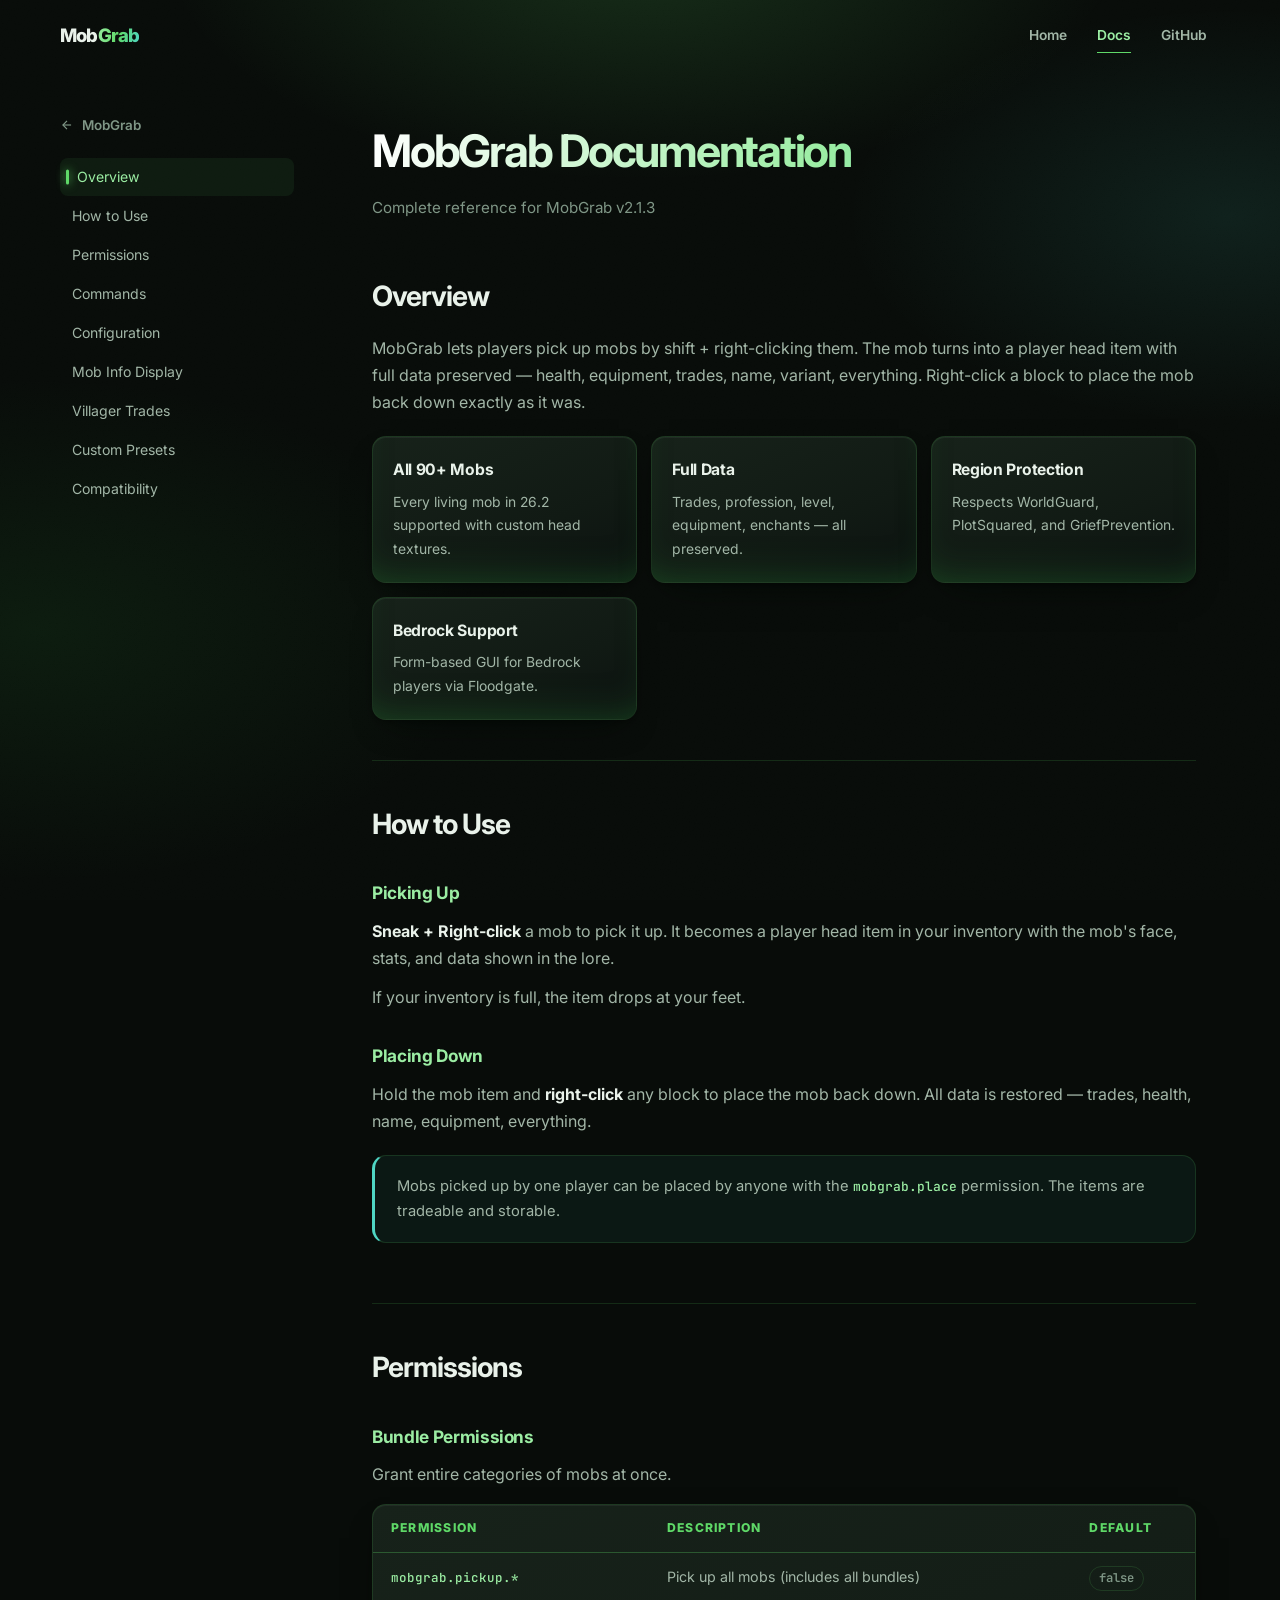
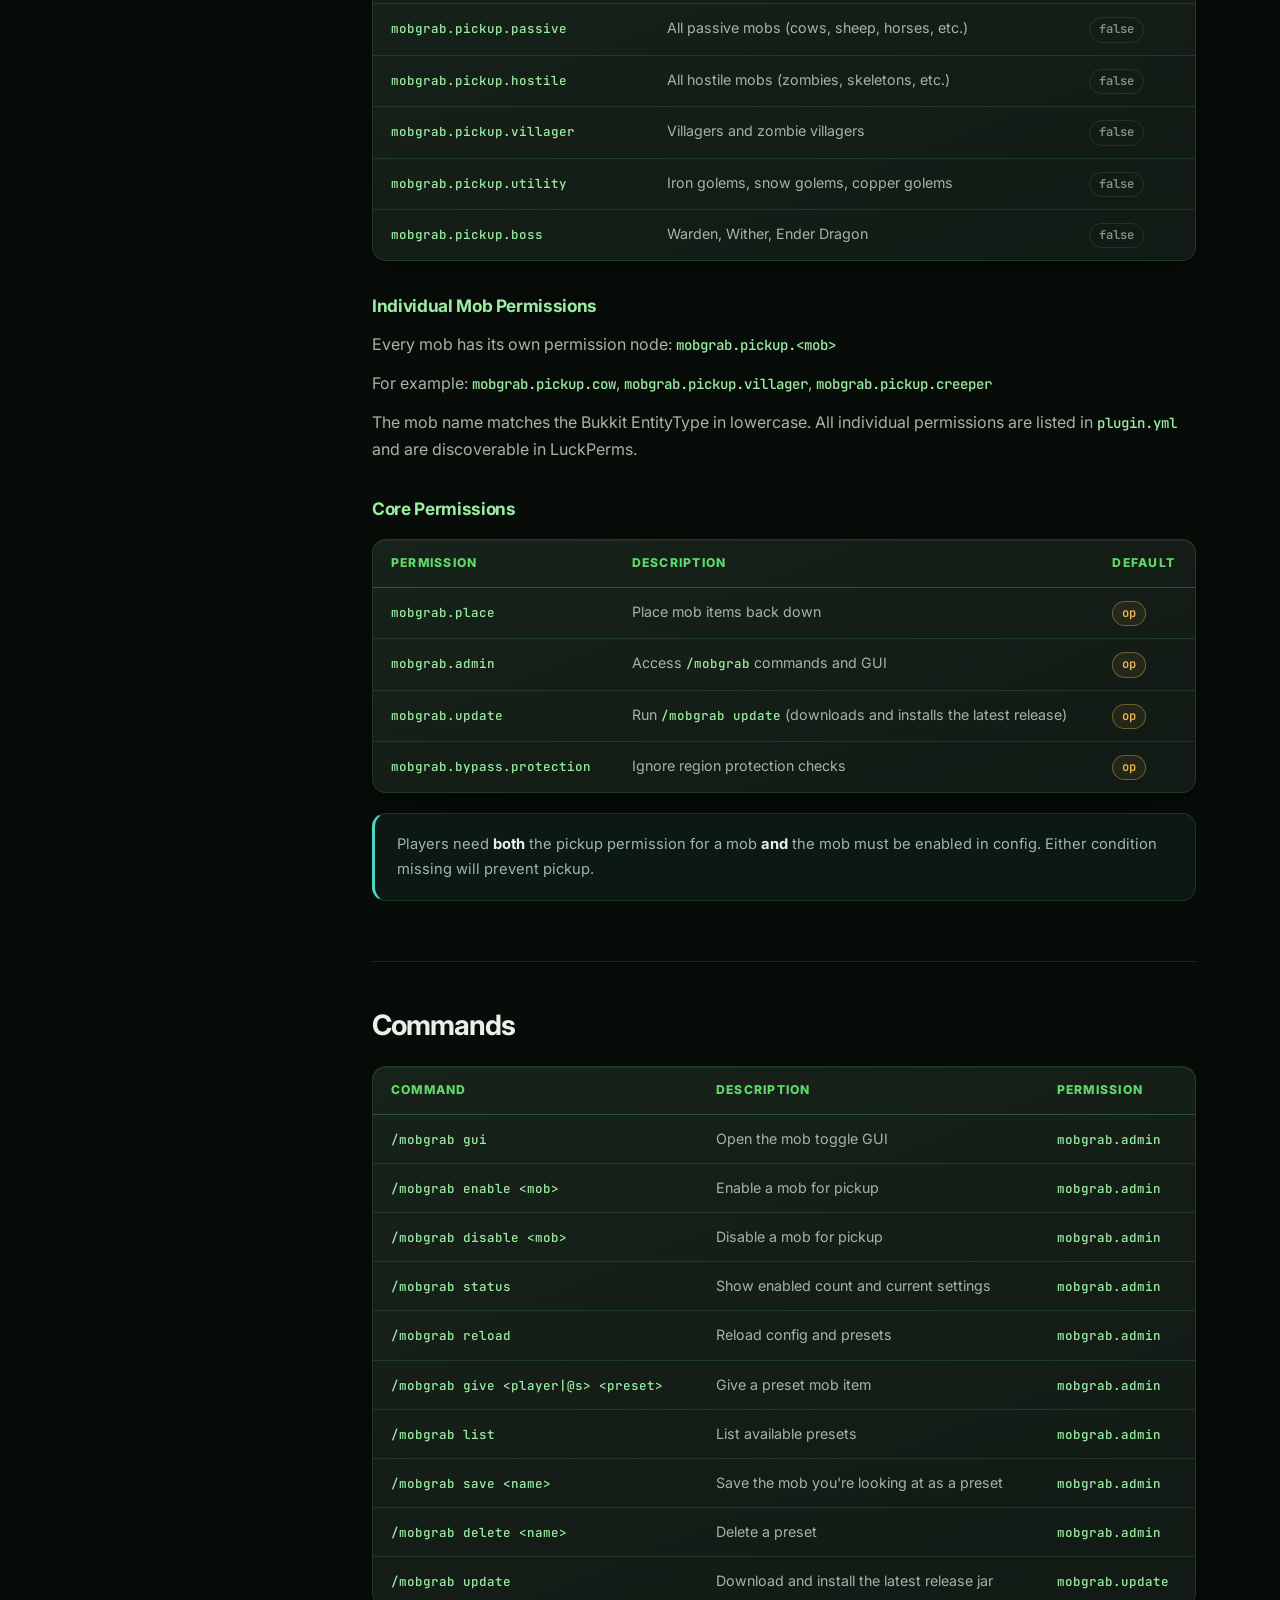
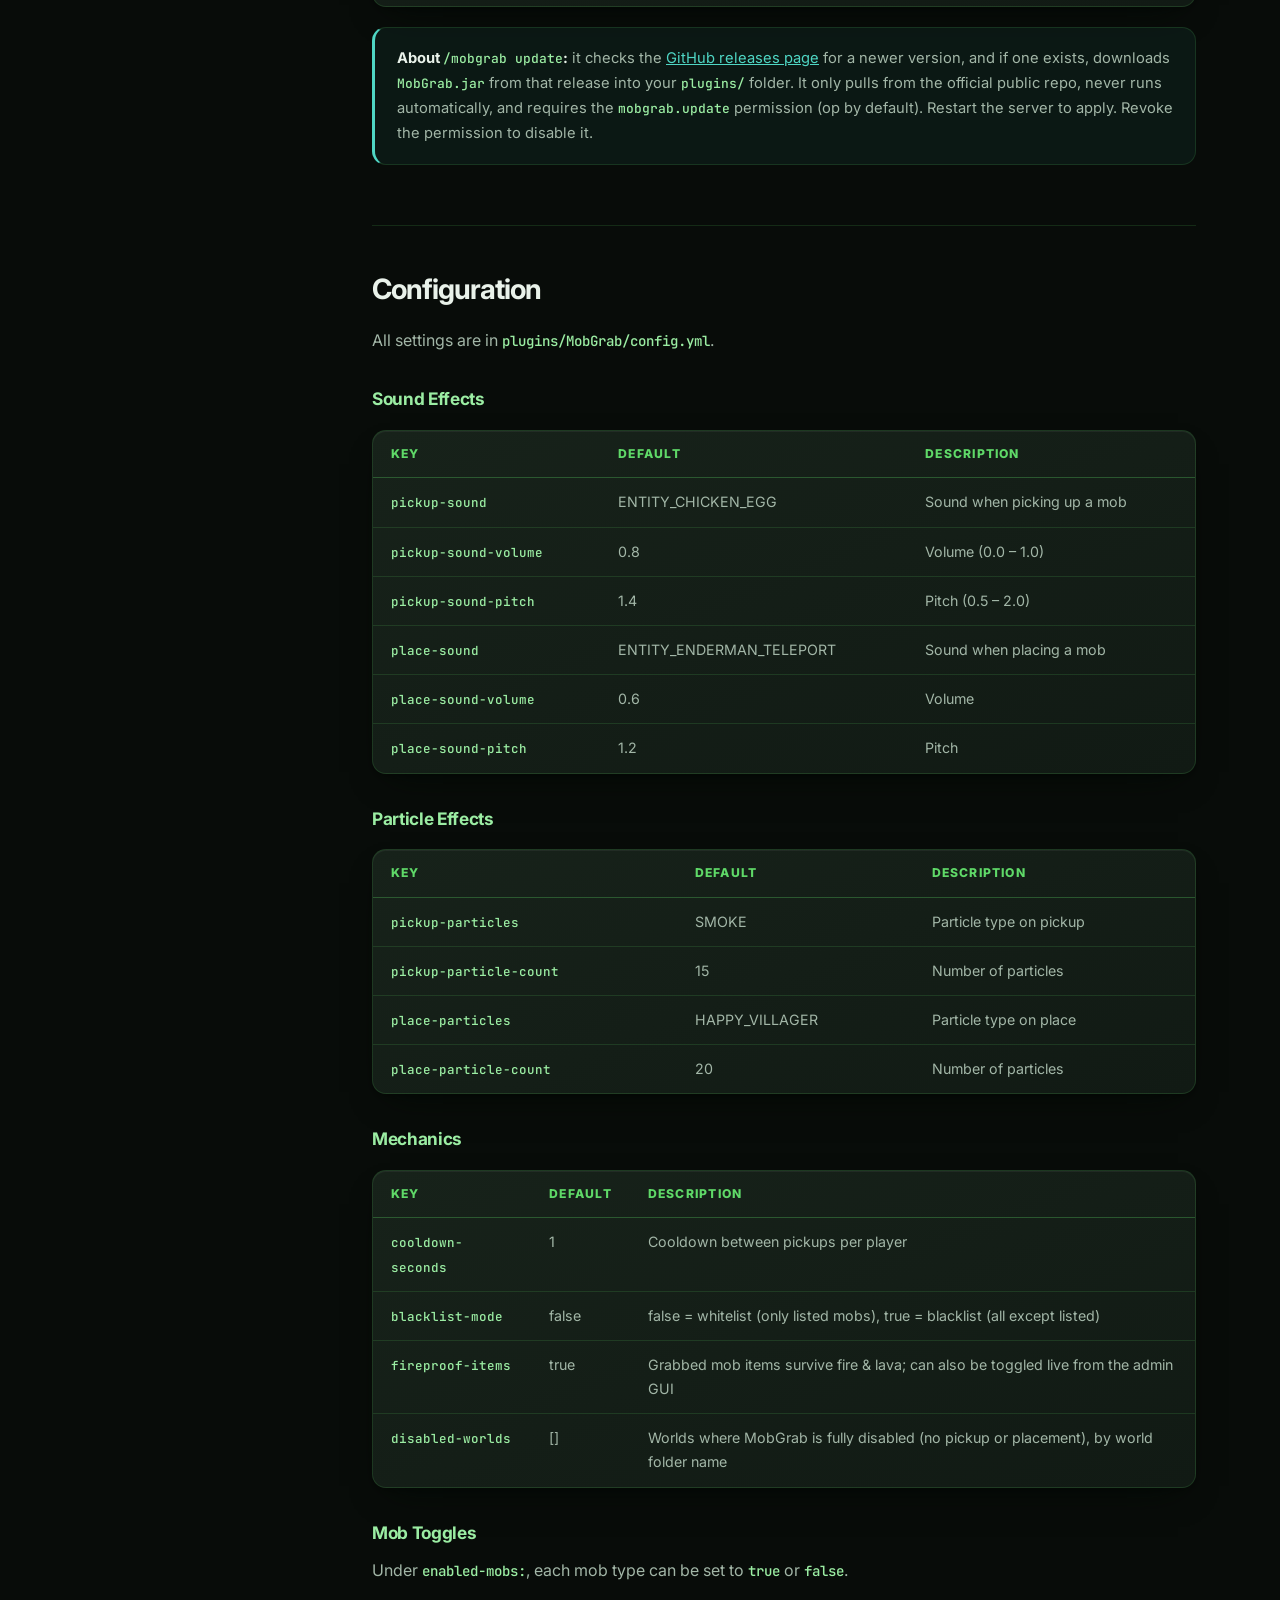
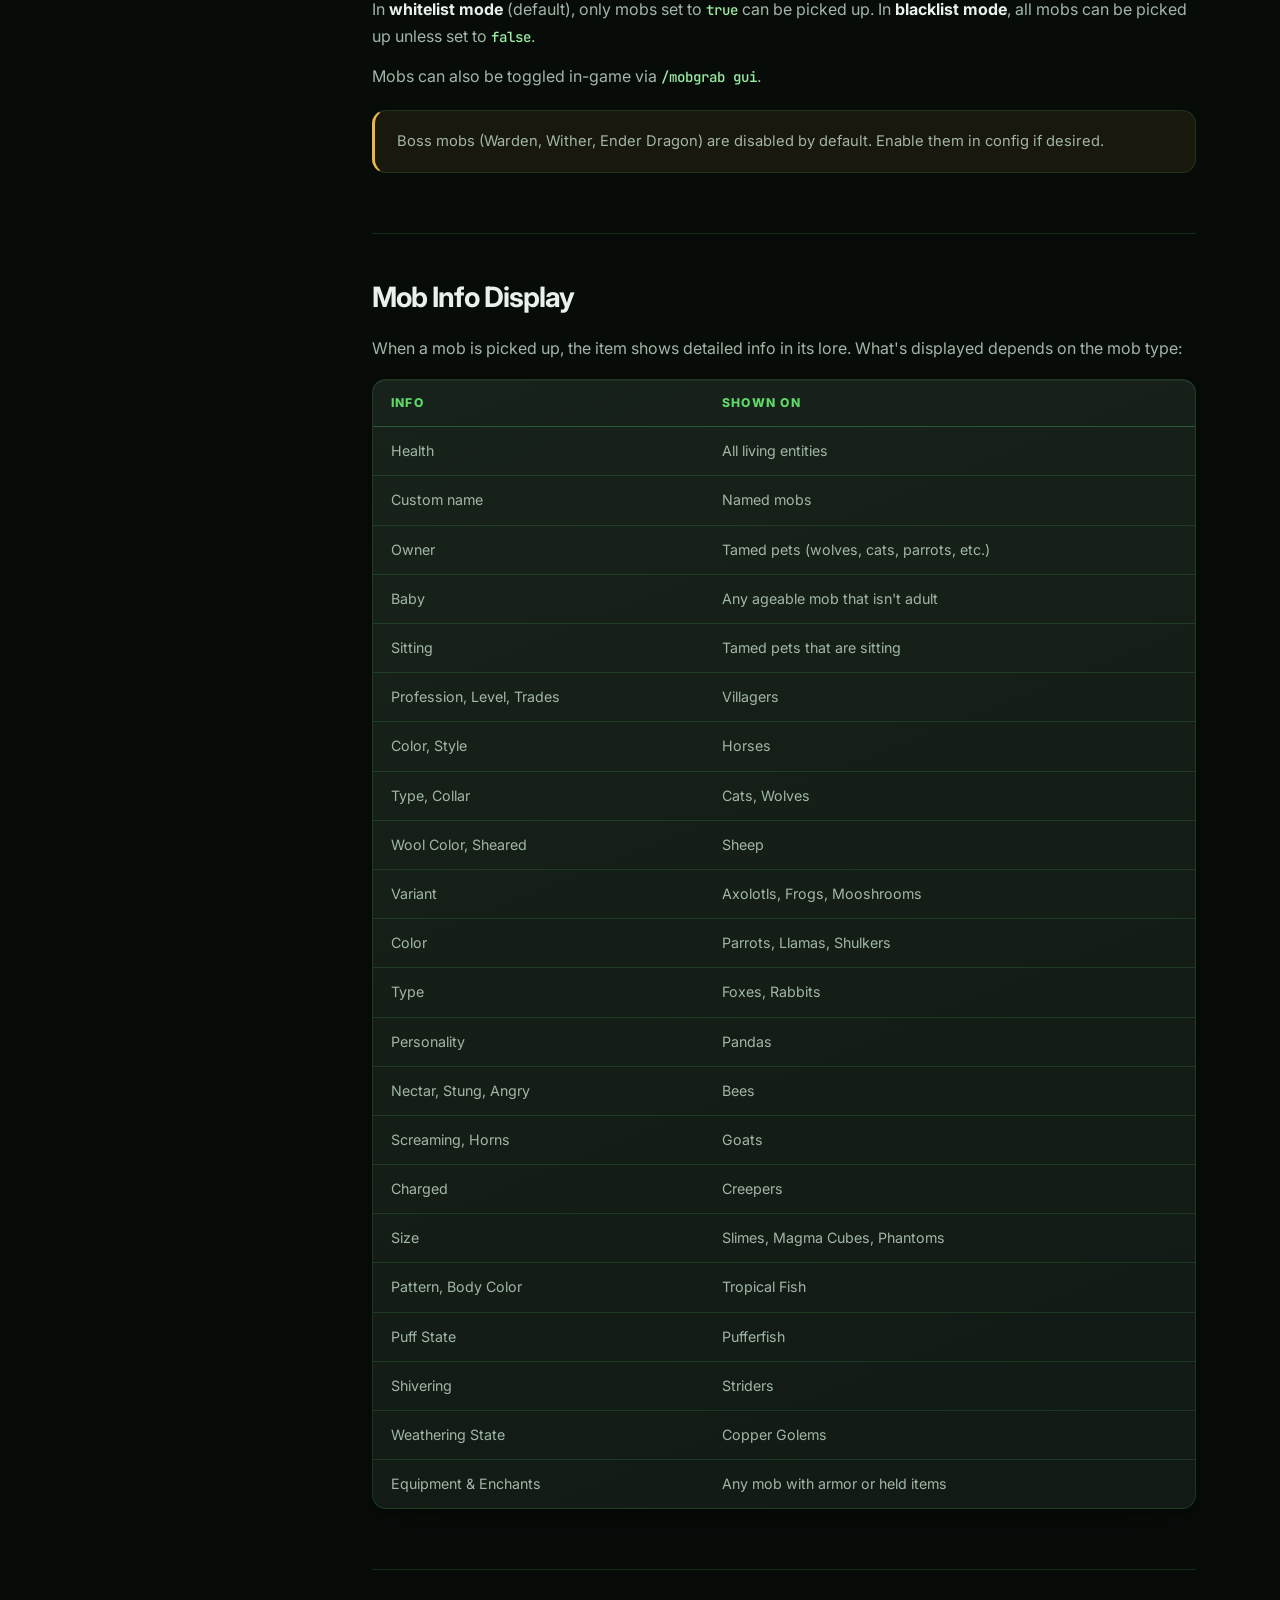
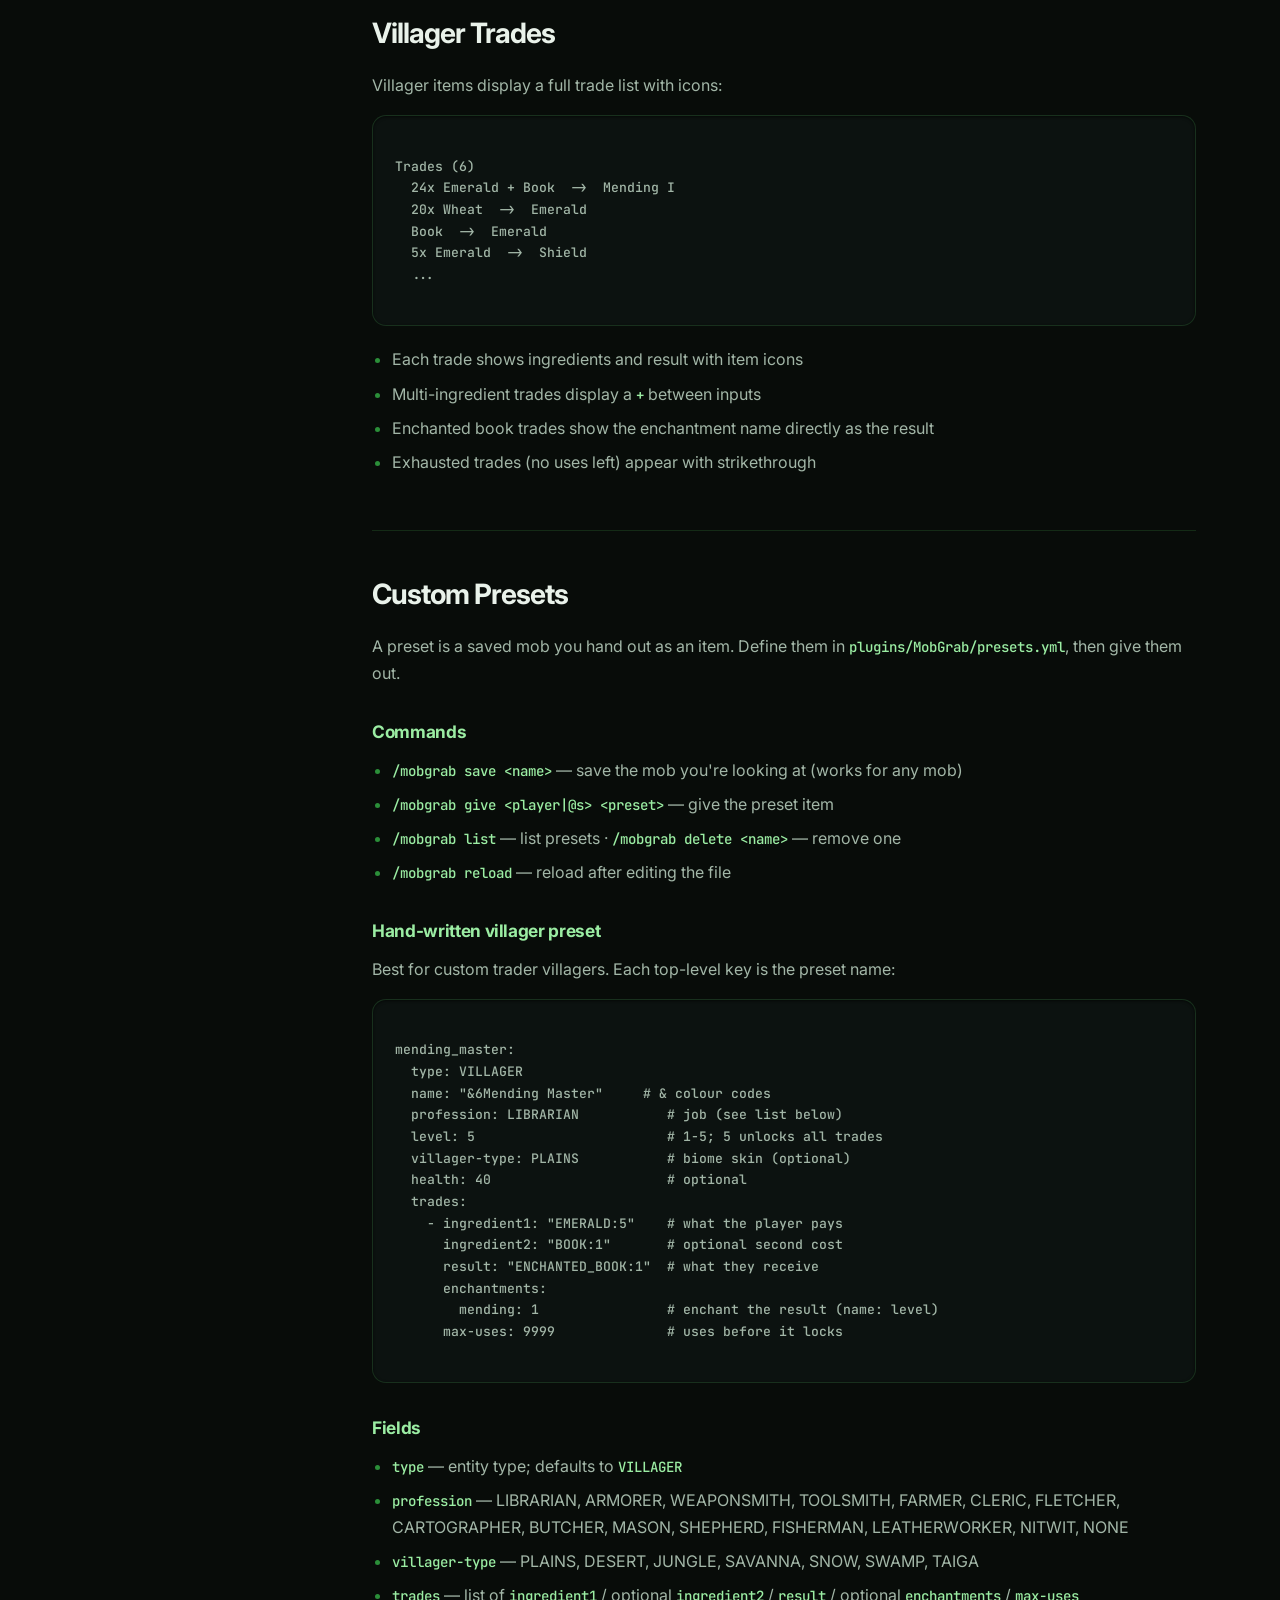
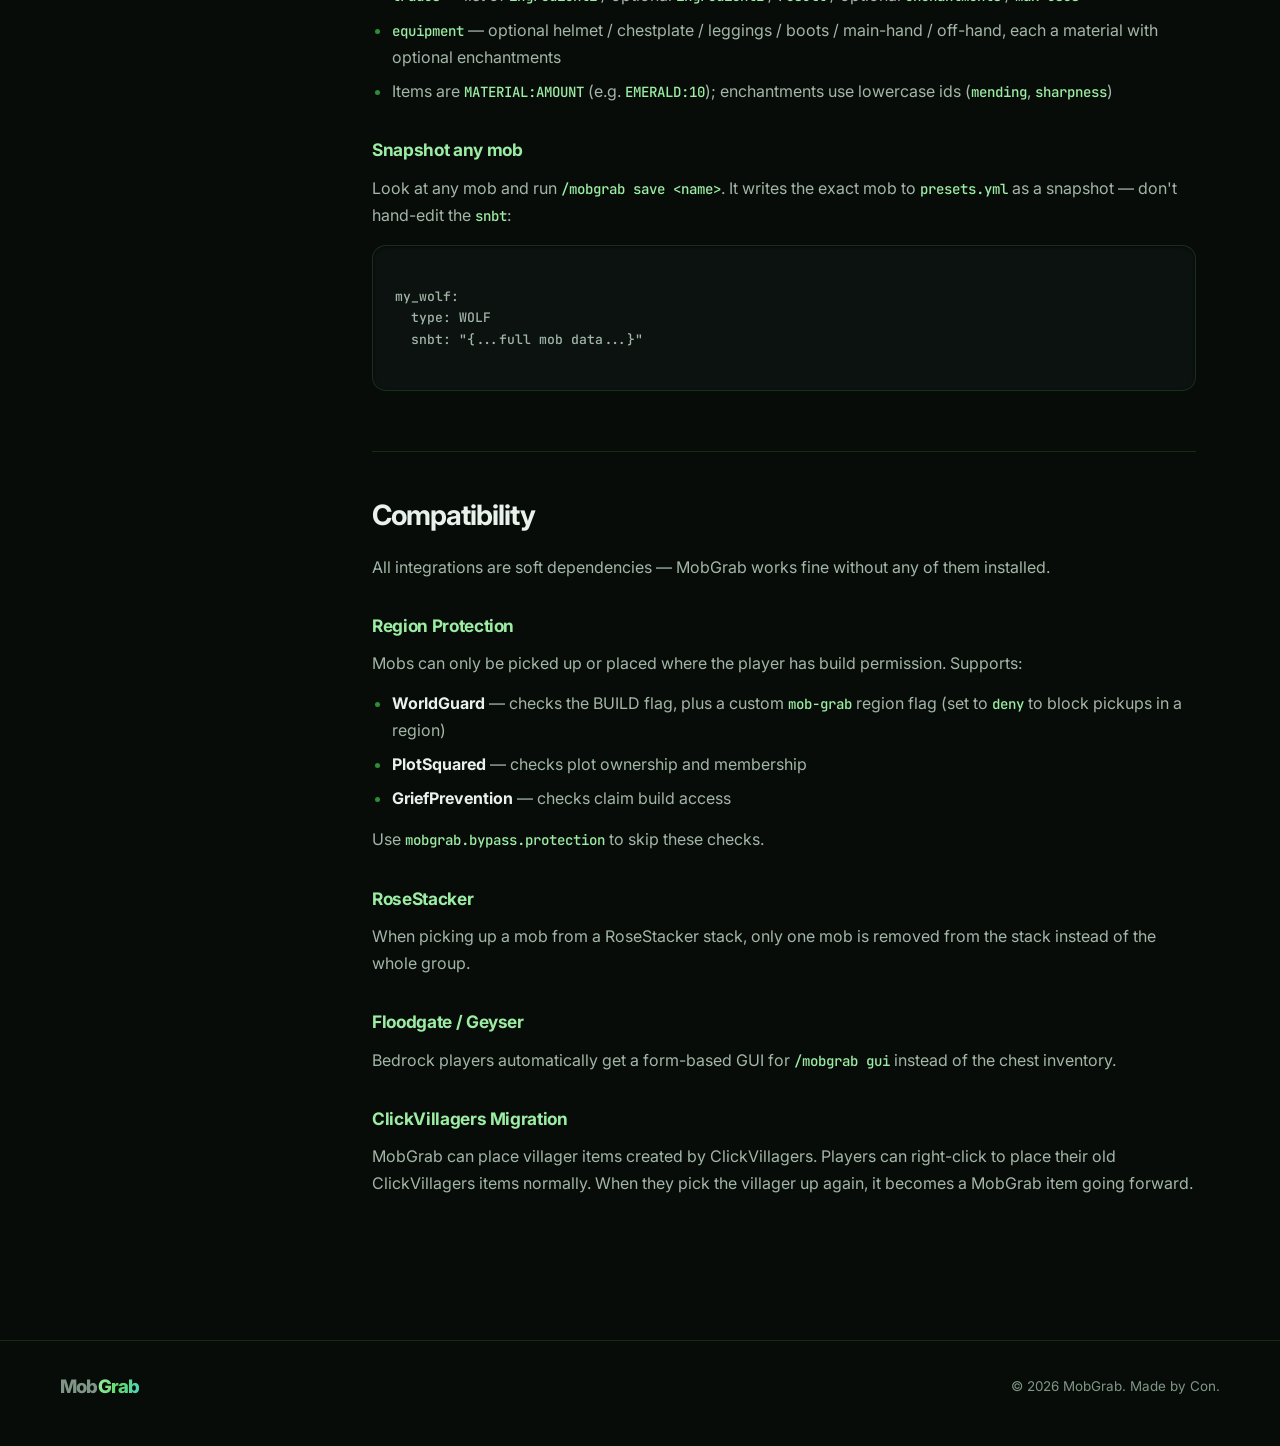
==== commit 45210ca4: "Fix text legibility and stop the docs version drifting Audited every text element on both pages agai" ====
--- a/docs.html
+++ b/docs.html
@@ -54,7 +54,7 @@
     <main class="docs-content">
 
         <h1 class="docs-title">MobGrab Documentation</h1>
-        <p class="docs-subtitle">Complete reference for MobGrab v2.1.3</p>
+        <p class="docs-subtitle">Complete reference for MobGrab <span id="docs-version">v2.1.3</span></p>
 
         <section id="overview" class="docs-section">
             <h2>Overview</h2>
--- a/css/mobgrab.css
+++ b/css/mobgrab.css
@@ -33,7 +33,10 @@
 
     --text:       #e9f2ea;
     --text-dim:   #a2b6a7;
-    --text-faint: #6f8476;
+    /* Lightened from #6f8476, which measured 4.09:1 on --surface-2 and so
+       failed WCAG AA for the small uppercase labels it is used on. Now 5.2:1
+       against the lightest surface it ever sits on. */
+    --text-faint: #7f9686;
 
     --line:        rgba(95, 217, 104, .15);
     --line-mid:    rgba(95, 217, 104, .3);
@@ -316,7 +319,7 @@
     border-radius: 999px;
     color: var(--grass-bright);
     background: rgba(95, 217, 104, .08);
-    font: 700 .72rem/1.6 var(--mono);
+    font: 700 .76rem/1.6 var(--mono);
     box-shadow: inset 0 1px 0 rgba(255, 255, 255, .06);
 }
 .hero-buttons { display: flex; flex-wrap: wrap; justify-content: center; gap: 12px; margin-top: 32px; }
@@ -355,7 +358,10 @@
 .btn:active { transform: translateY(0); }
 .btn-primary {
     color: #05210b;
-    background: linear-gradient(118deg, var(--grass-bright), var(--grass) 55%, var(--grass-deep));
+    /* The gradient used to end on --grass-deep, which put the dark label at
+       4.14:1 over the bottom of the button. It now bottoms out light enough to
+       clear AA (7.5:1) while keeping the same shading direction. */
+    background: linear-gradient(118deg, var(--grass-bright), var(--grass) 58%, #4cc25a);
     box-shadow: 0 10px 30px -10px rgba(95, 217, 104, .55), inset 0 1px 0 rgba(255, 255, 255, .4);
 }
 .btn-primary:hover { box-shadow: 0 18px 42px -12px rgba(95, 217, 104, .7), inset 0 1px 0 rgba(255, 255, 255, .45); }
@@ -394,9 +400,9 @@
     display: block;
     margin-top: 9px;
     color: var(--text-faint);
-    font-size: .72rem;
+    font-size: .76rem;
     font-weight: 700;
-    letter-spacing: .15em;
+    letter-spacing: .13em;
 }
 
 /* ── sections ─────────────────────────────────────────────────────────────── */
@@ -415,9 +421,9 @@
 .eyebrow {
     margin: 0 0 8px;
     color: var(--grass);
-    font-size: .7rem;
+    font-size: .75rem;
     font-weight: 800;
-    letter-spacing: .17em;
+    letter-spacing: .15em;
 }
 .section-title {
     margin: 0 0 12px;
@@ -723,9 +729,9 @@
     padding: 13px 18px;
     border-bottom: 1px solid var(--line-mid);
     color: var(--grass);
-    font-size: .72rem;
+    font-size: .76rem;
     font-weight: 800;
-    letter-spacing: .12em;
+    letter-spacing: .1em;
     text-align: left;
     text-transform: uppercase;
     white-space: nowrap;
@@ -741,7 +747,7 @@
     border: 1px solid var(--line);
     border-radius: 999px;
     color: var(--text-faint);
-    font: 600 .72rem/1.6 var(--mono);
+    font: 600 .76rem/1.6 var(--mono);
 }
 .docs-tag-op { border-color: rgba(232, 182, 76, .4); color: var(--amber); background: rgba(232, 182, 76, .08); }
 
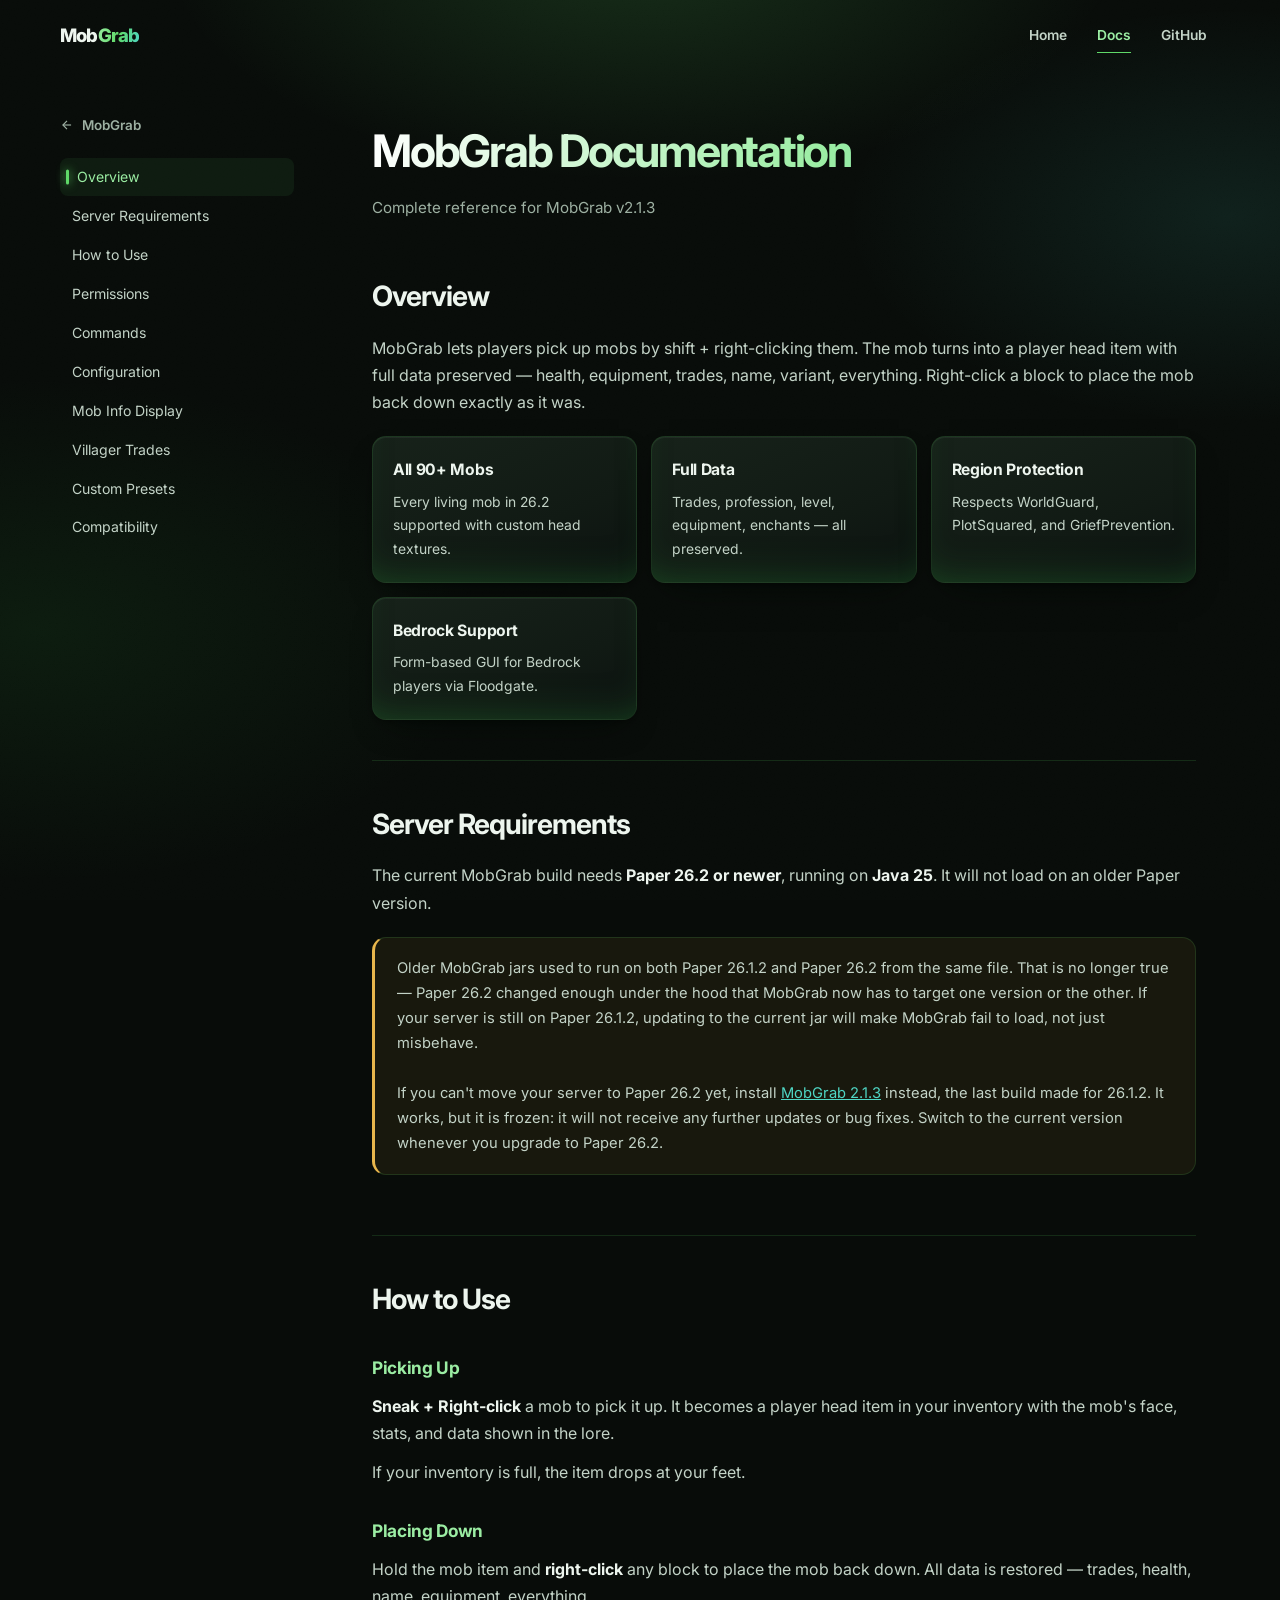
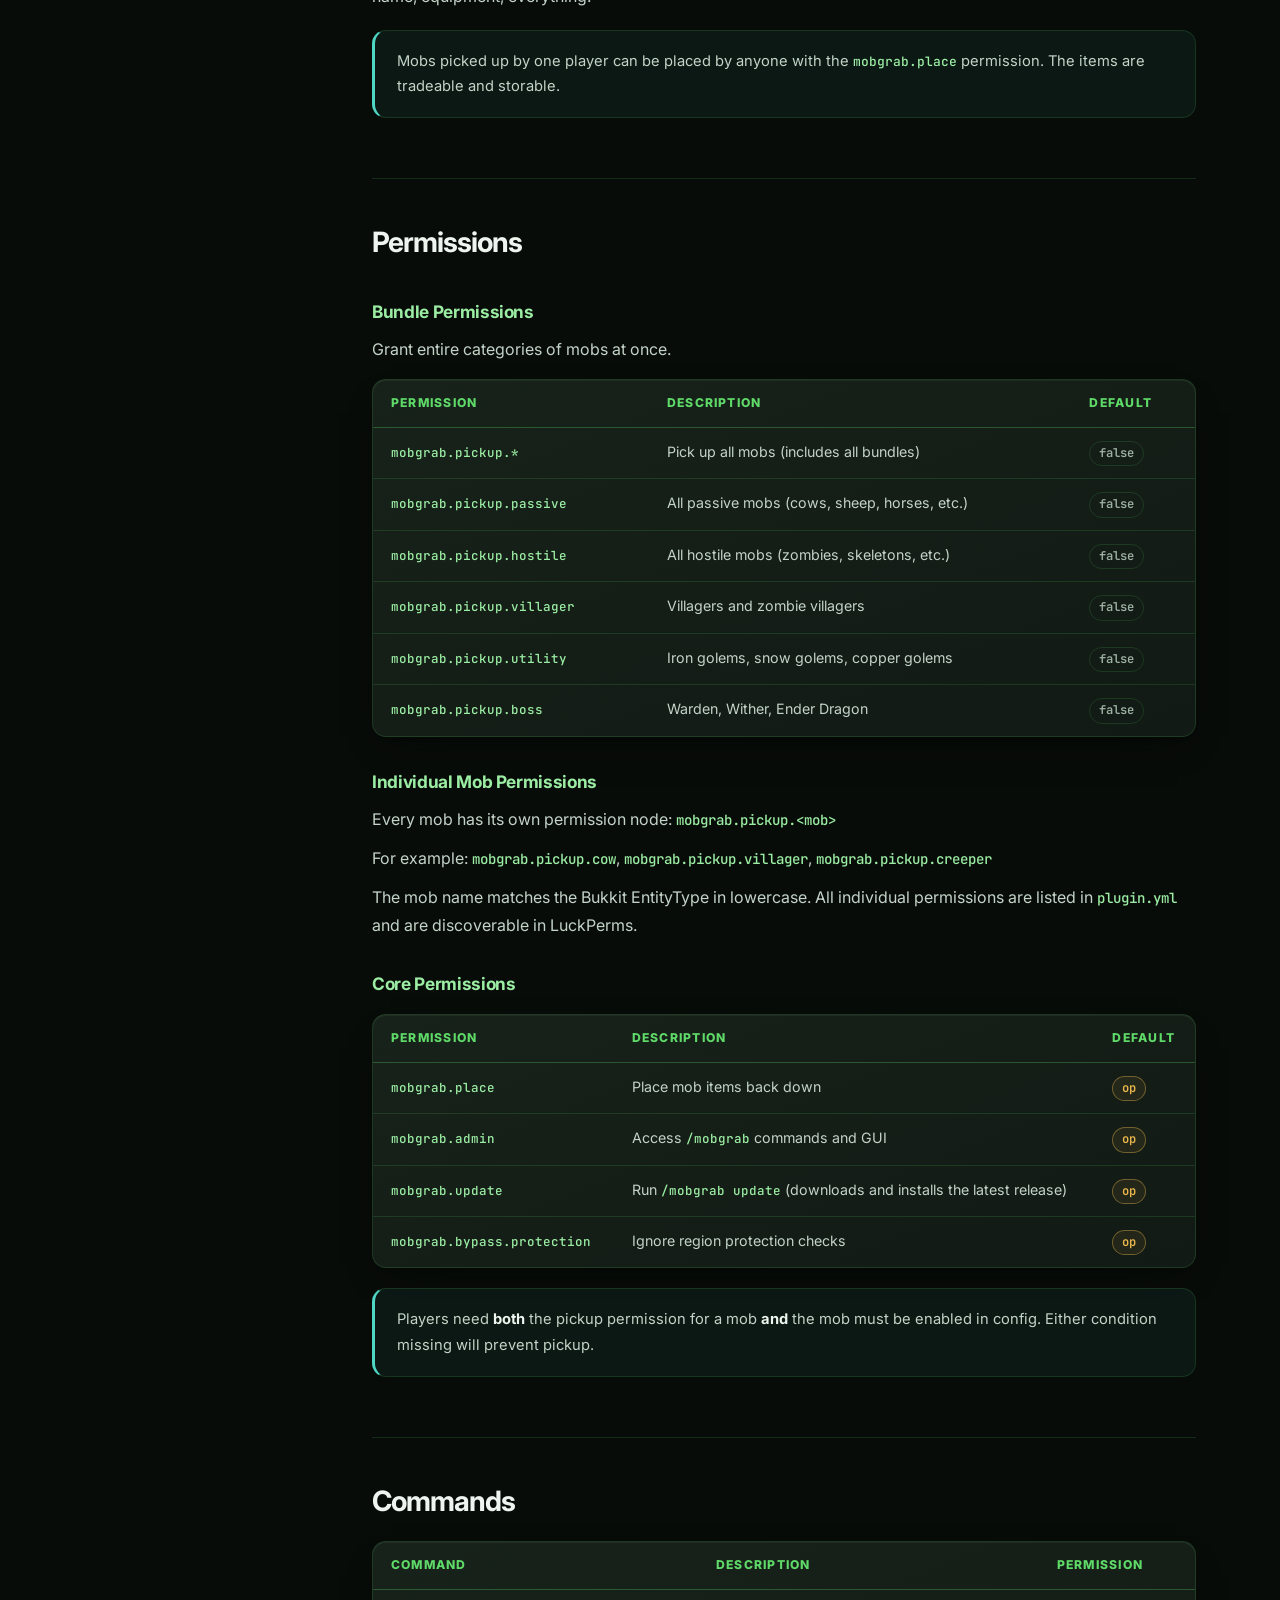
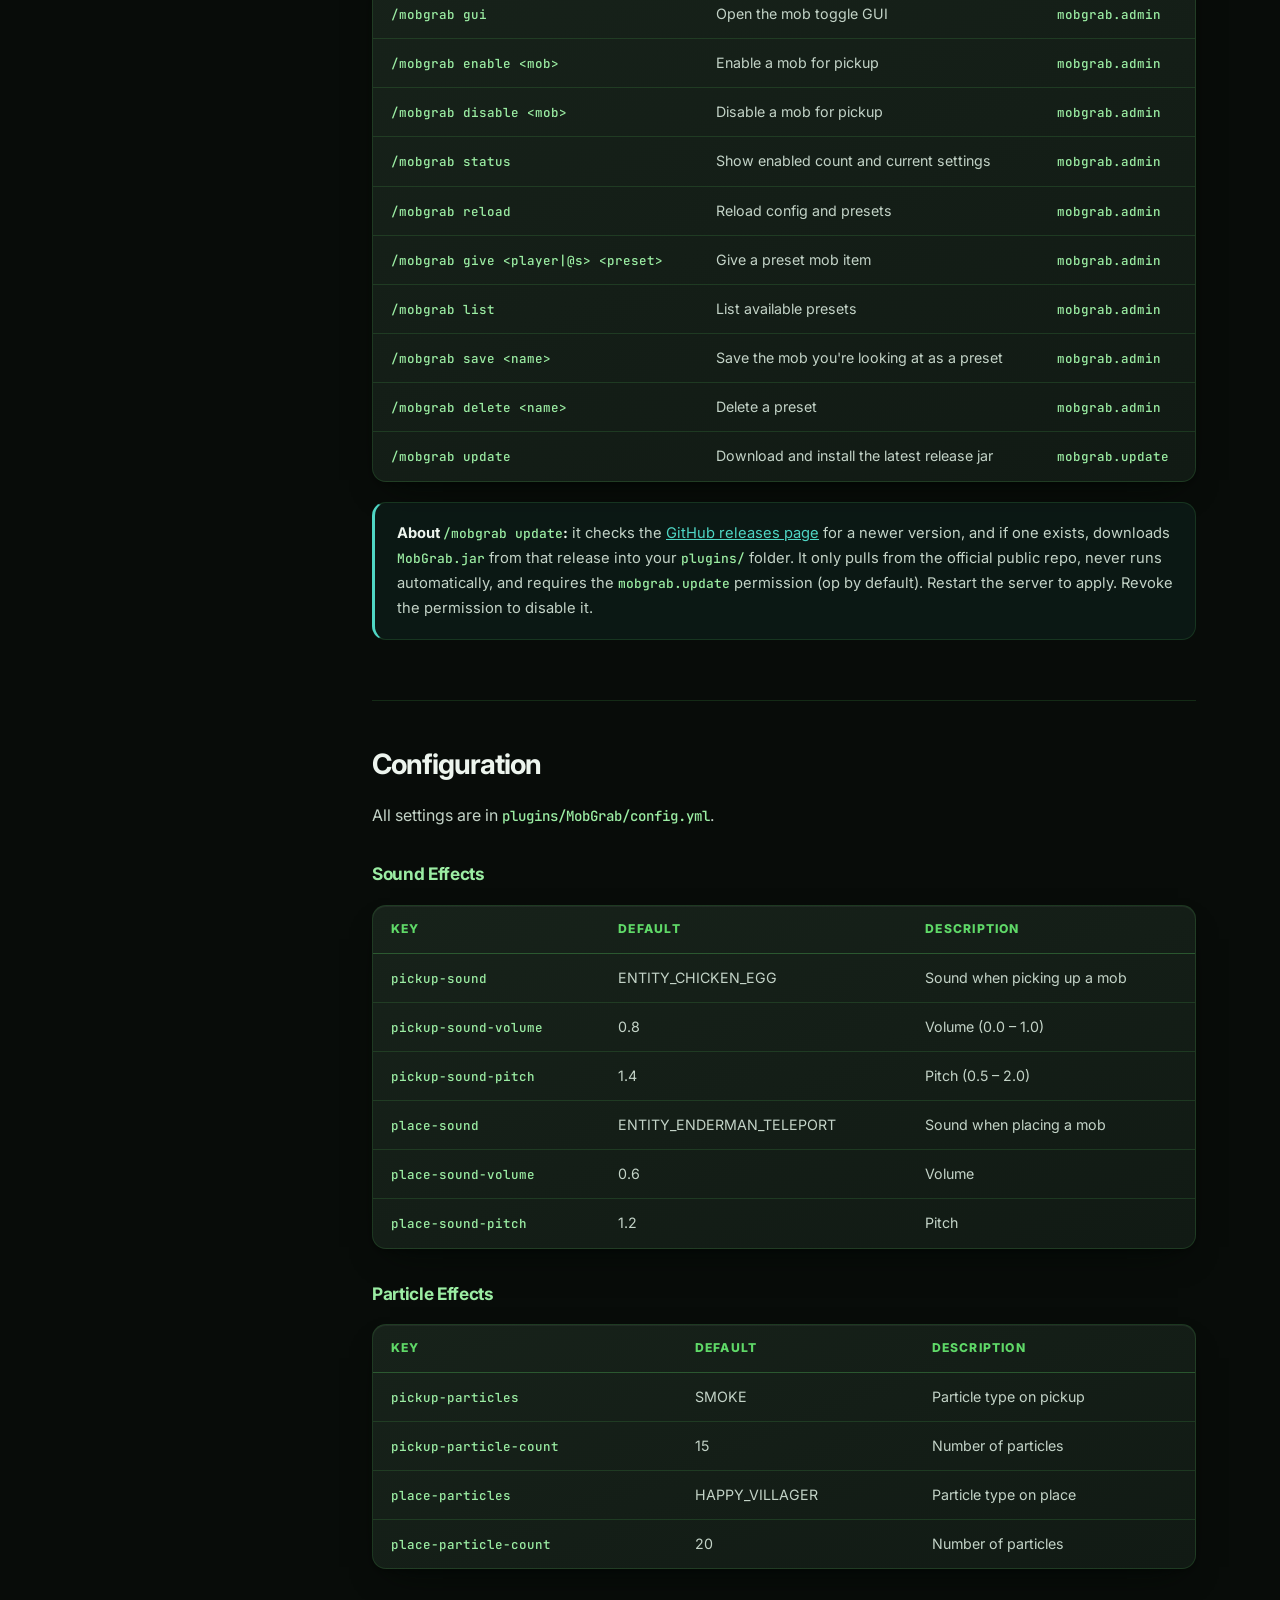
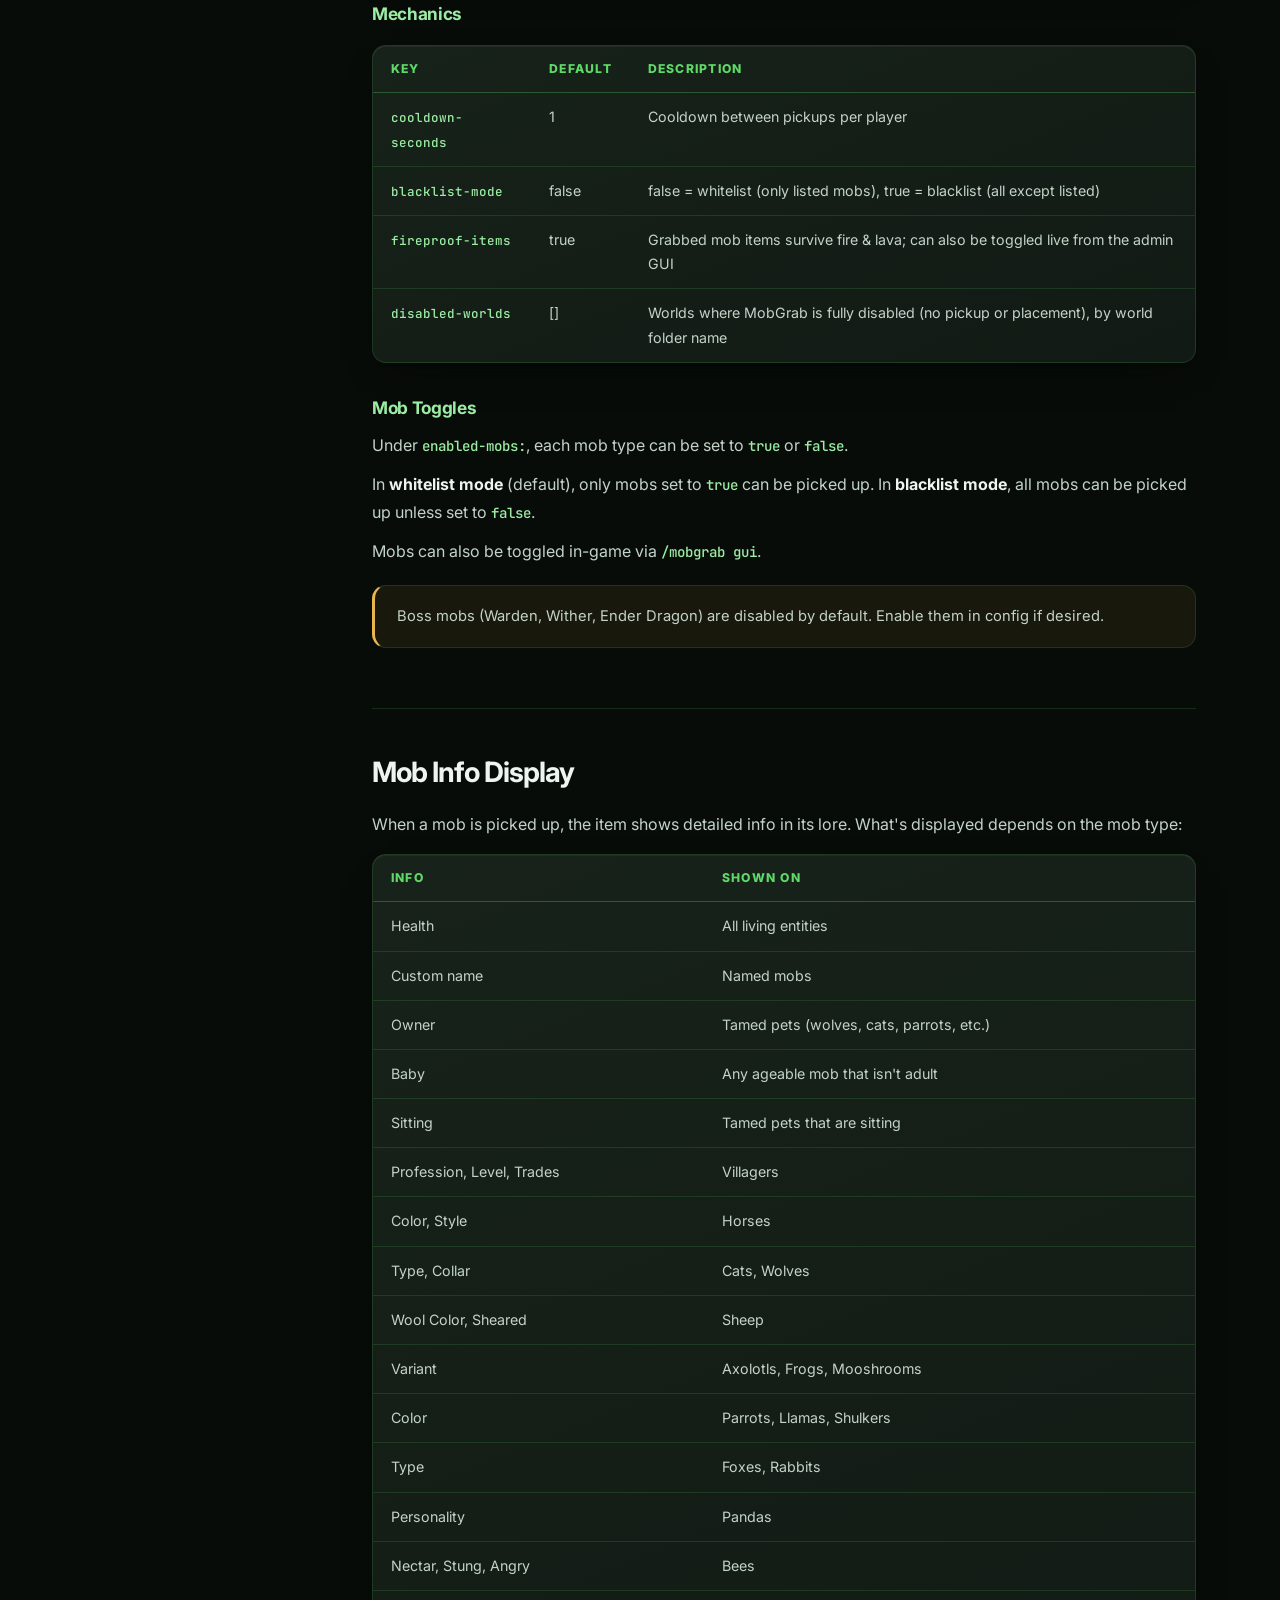
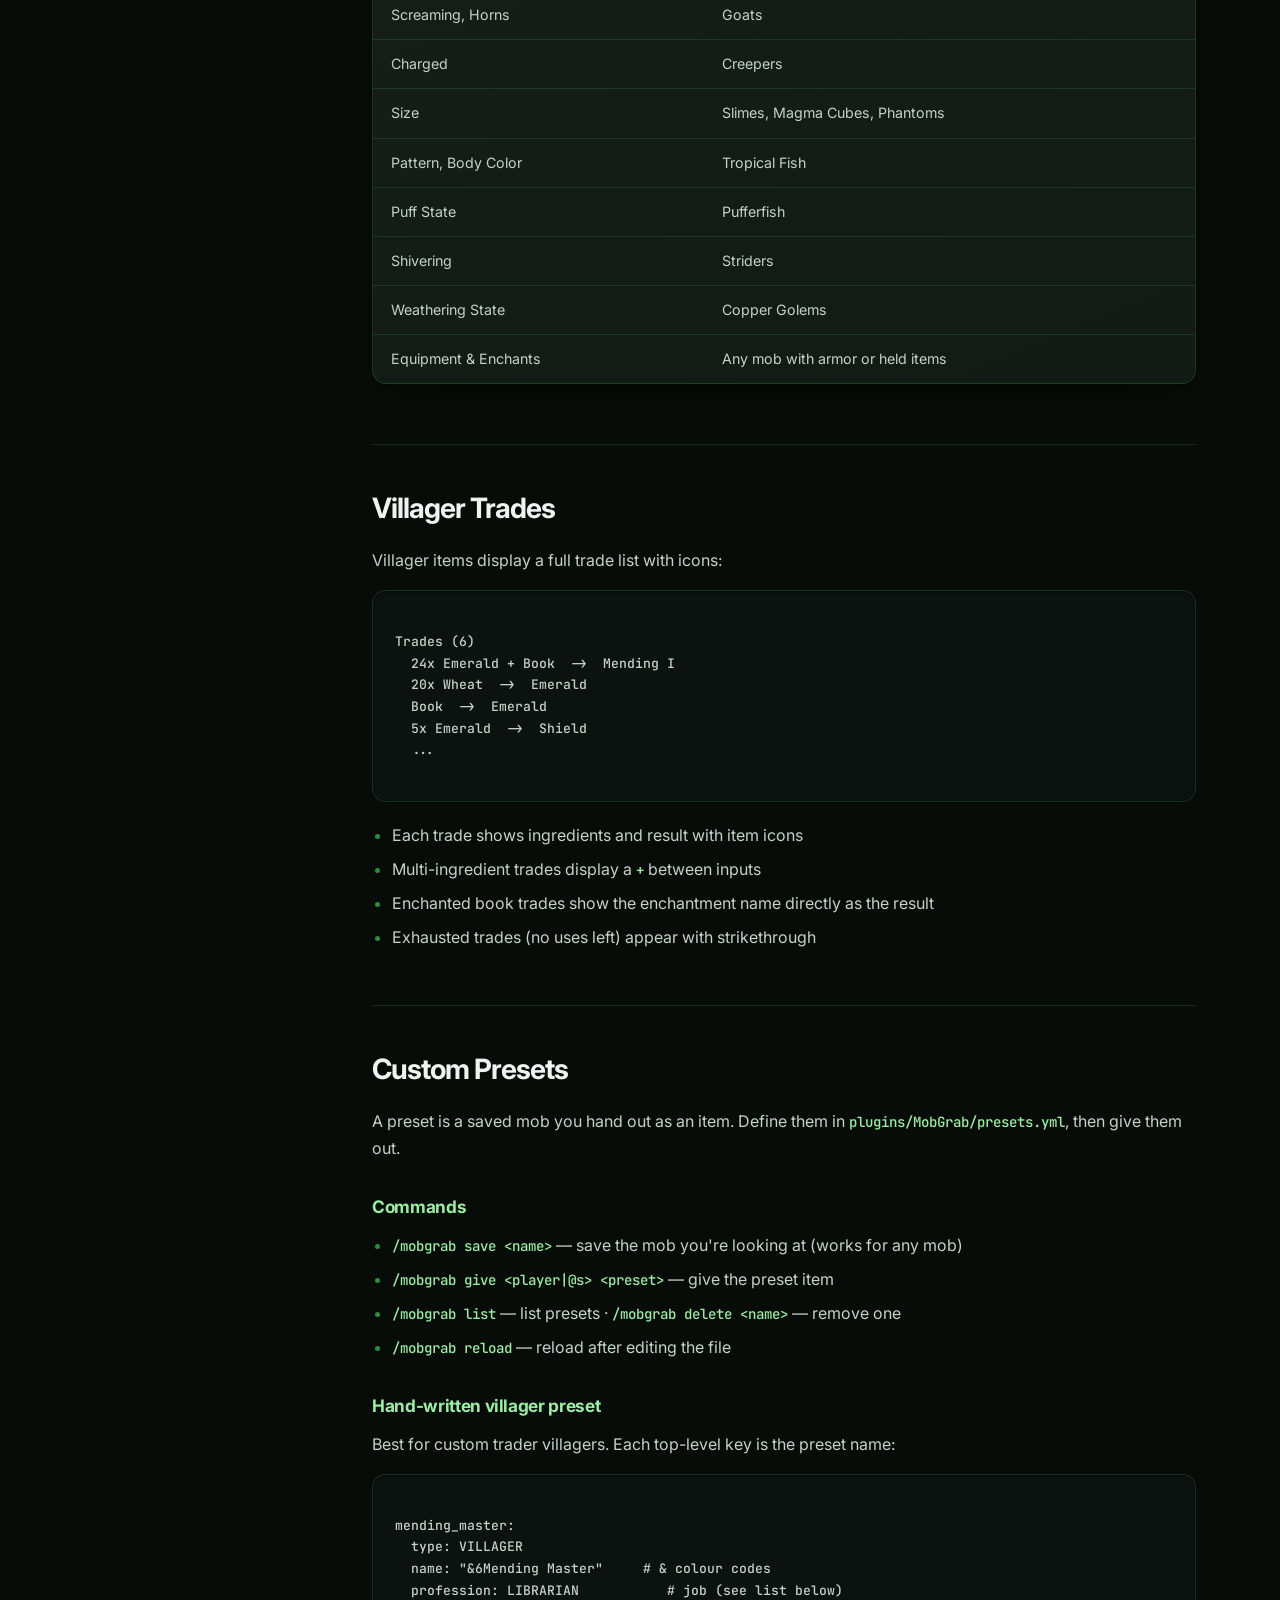
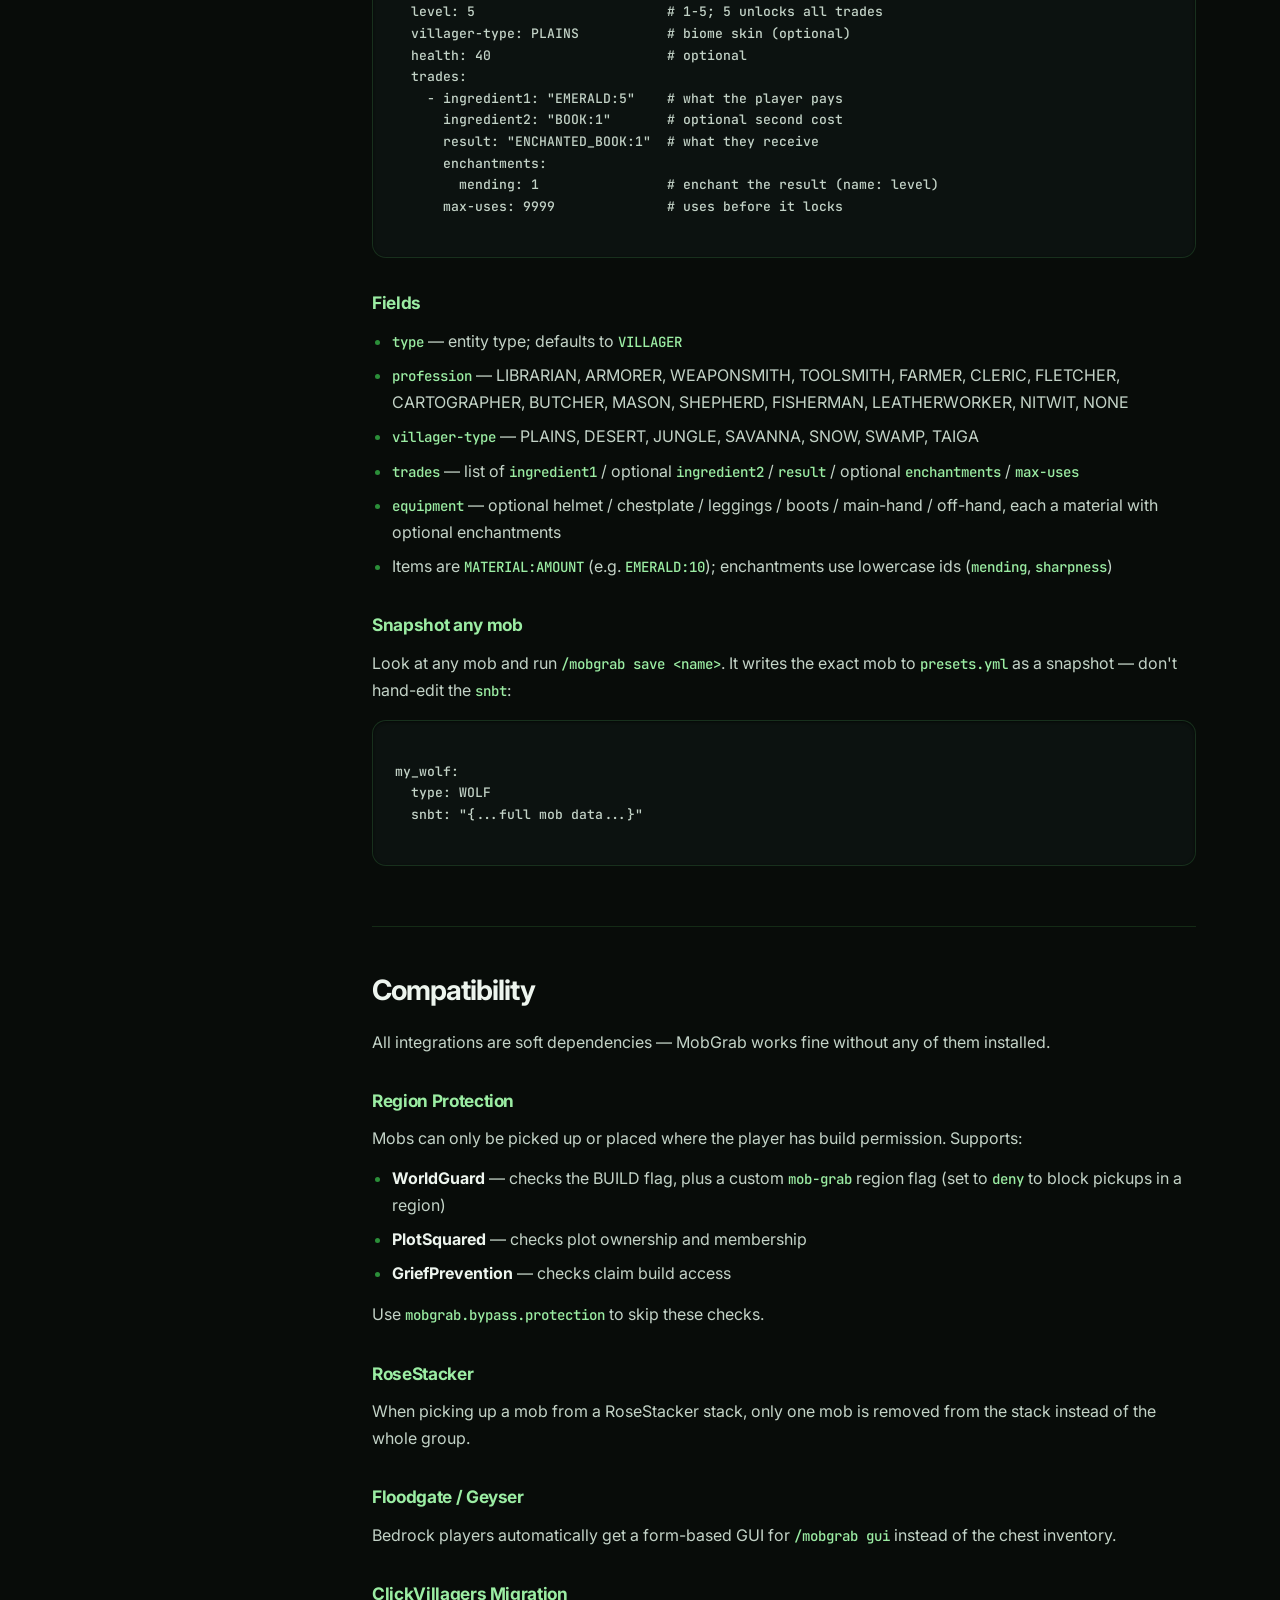
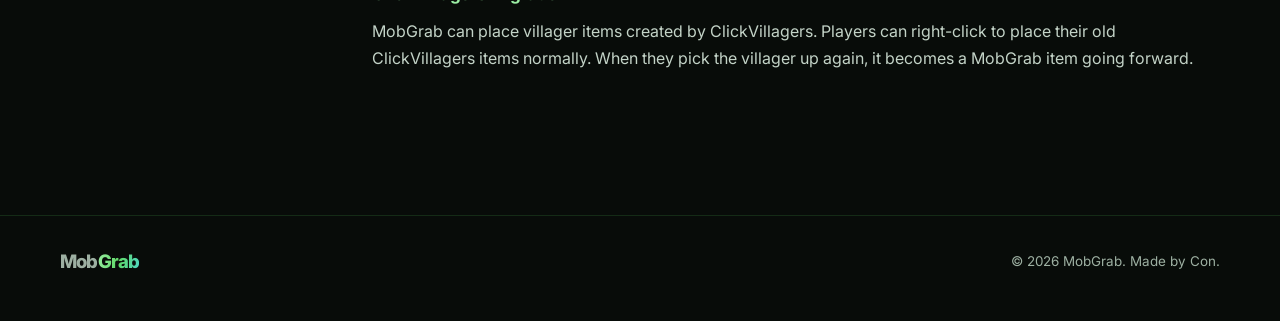
==== commit c27c493d: "Add legacy Paper 26.1.2 download section (2.1.3, frozen) The current jar now needs Paper 26.2 and Ja" ====
--- a/docs.html
+++ b/docs.html
@@ -39,6 +39,7 @@
         </div>
         <nav class="docs-toc">
             <a href="#overview">Overview</a>
+            <a href="#requirements">Server Requirements</a>
             <a href="#usage">How to Use</a>
             <a href="#permissions">Permissions</a>
             <a href="#commands">Commands</a>
@@ -76,6 +77,16 @@
                     <h4>Bedrock Support</h4>
                     <p>Form-based GUI for Bedrock players via Floodgate.</p>
                 </div>
+            </div>
+        </section>
+
+        <section id="requirements" class="docs-section">
+            <h2>Server Requirements</h2>
+            <p>The current MobGrab build needs <strong>Paper 26.2 or newer</strong>, running on <strong>Java 25</strong>. It will not load on an older Paper version.</p>
+            <div class="docs-callout docs-callout-warn">
+                Older MobGrab jars used to run on both Paper 26.1.2 and Paper 26.2 from the same file. That is no longer true &mdash; Paper 26.2 changed enough under the hood that MobGrab now has to target one version or the other. If your server is still on Paper 26.1.2, updating to the current jar will make MobGrab fail to load, not just misbehave.
+                <br><br>
+                If you can't move your server to Paper 26.2 yet, install <a href="https://github.com/ThConMan/MobGrab/releases/tag/mc26.1.2-final">MobGrab 2.1.3</a> instead, the last build made for 26.1.2. It works, but it is frozen: it will not receive any further updates or bug fixes. Switch to the current version whenever you upgrade to Paper 26.2.
             </div>
         </section>
 
--- a/css/mobgrab.css
+++ b/css/mobgrab.css
@@ -31,12 +31,17 @@
     --amber:      #e8b64c;
     --amber-deep: #a97a1d;
 
-    --text:       #e9f2ea;
-    --text-dim:   #a2b6a7;
-    /* Lightened from #6f8476, which measured 4.09:1 on --surface-2 and so
-       failed WCAG AA for the small uppercase labels it is used on. Now 5.2:1
-       against the lightest surface it ever sits on. */
-    --text-faint: #7f9686;
+    /* These are pushed well past the WCAG AA floor on purpose. AA (4.5:1) is a
+       minimum for legibility, not a target for comfort, and light-on-dark body
+       copy at the minimum reads as washed-out grey. Measured on --surface-2,
+       the lightest surface any of them sits on:
+         --text        16.0:1
+         --text-dim    10.6:1   body copy
+         --text-faint   7.2:1   captions and small labels
+       Nothing here is allowed to drop back toward the floor. */
+    --text:       #edf5ee;
+    --text-dim:   #c3d3c7;
+    --text-faint: #9db0a2;
 
     --line:        rgba(95, 217, 104, .15);
     --line-mid:    rgba(95, 217, 104, .3);
@@ -73,7 +78,9 @@
     color: var(--text);
     background: var(--moss);
     font: 400 16px/1.7 Inter, system-ui, -apple-system, "Segoe UI", sans-serif;
-    -webkit-font-smoothing: antialiased;
+    /* Deliberately NOT -webkit-font-smoothing: antialiased. On a dark ground it
+       strips the subpixel weight off light text, so greys render thinner and
+       noticeably fainter than their computed contrast implies. */
 }
 
 /* Ambient ground, fixed so it behaves like a backdrop the content moves over. */
@@ -323,6 +330,14 @@
     box-shadow: inset 0 1px 0 rgba(255, 255, 255, .06);
 }
 .hero-buttons { display: flex; flex-wrap: wrap; justify-content: center; gap: 12px; margin-top: 32px; }
+.hero-aside {
+    margin: 18px auto 0;
+    max-width: 520px;
+    color: var(--text-dim);
+    font-size: .84rem;
+}
+.hero-aside a { color: var(--grass-bright); text-decoration: none; border-bottom: 1px solid transparent; }
+.hero-aside a:hover { border-bottom-color: currentColor; }
 
 /* ── buttons ──────────────────────────────────────────────────────────────── */
 .btn {
@@ -610,6 +625,25 @@
     font-size: .84rem;
 }
 .footer-inner p { margin: 0; }
+/* Discord chip. .discord-soon is the disabled state, kept for when a link is
+   not ready to publish. */
+.discord-chip {
+    display: inline-flex;
+    align-items: center;
+    gap: 8px;
+    border-radius: 7px;
+    padding: 7px 13px;
+    font: 500 .8rem/1 var(--mono);
+    text-decoration: none;
+}
+.discord-chip svg { width: 15px; height: 15px; flex: none; }
+.discord-soon { color: var(--text-dim); border: 1px dashed var(--line-mid); }
+.discord-live {
+    color: var(--grass-bright);
+    border: 1px solid var(--line-mid);
+    background: rgba(95, 217, 104, .08);
+}
+.discord-live:hover { background: rgba(95, 217, 104, .15); }
 
 /* ═══ docs page ═══════════════════════════════════════════════════════════ */
 .docs-layout {
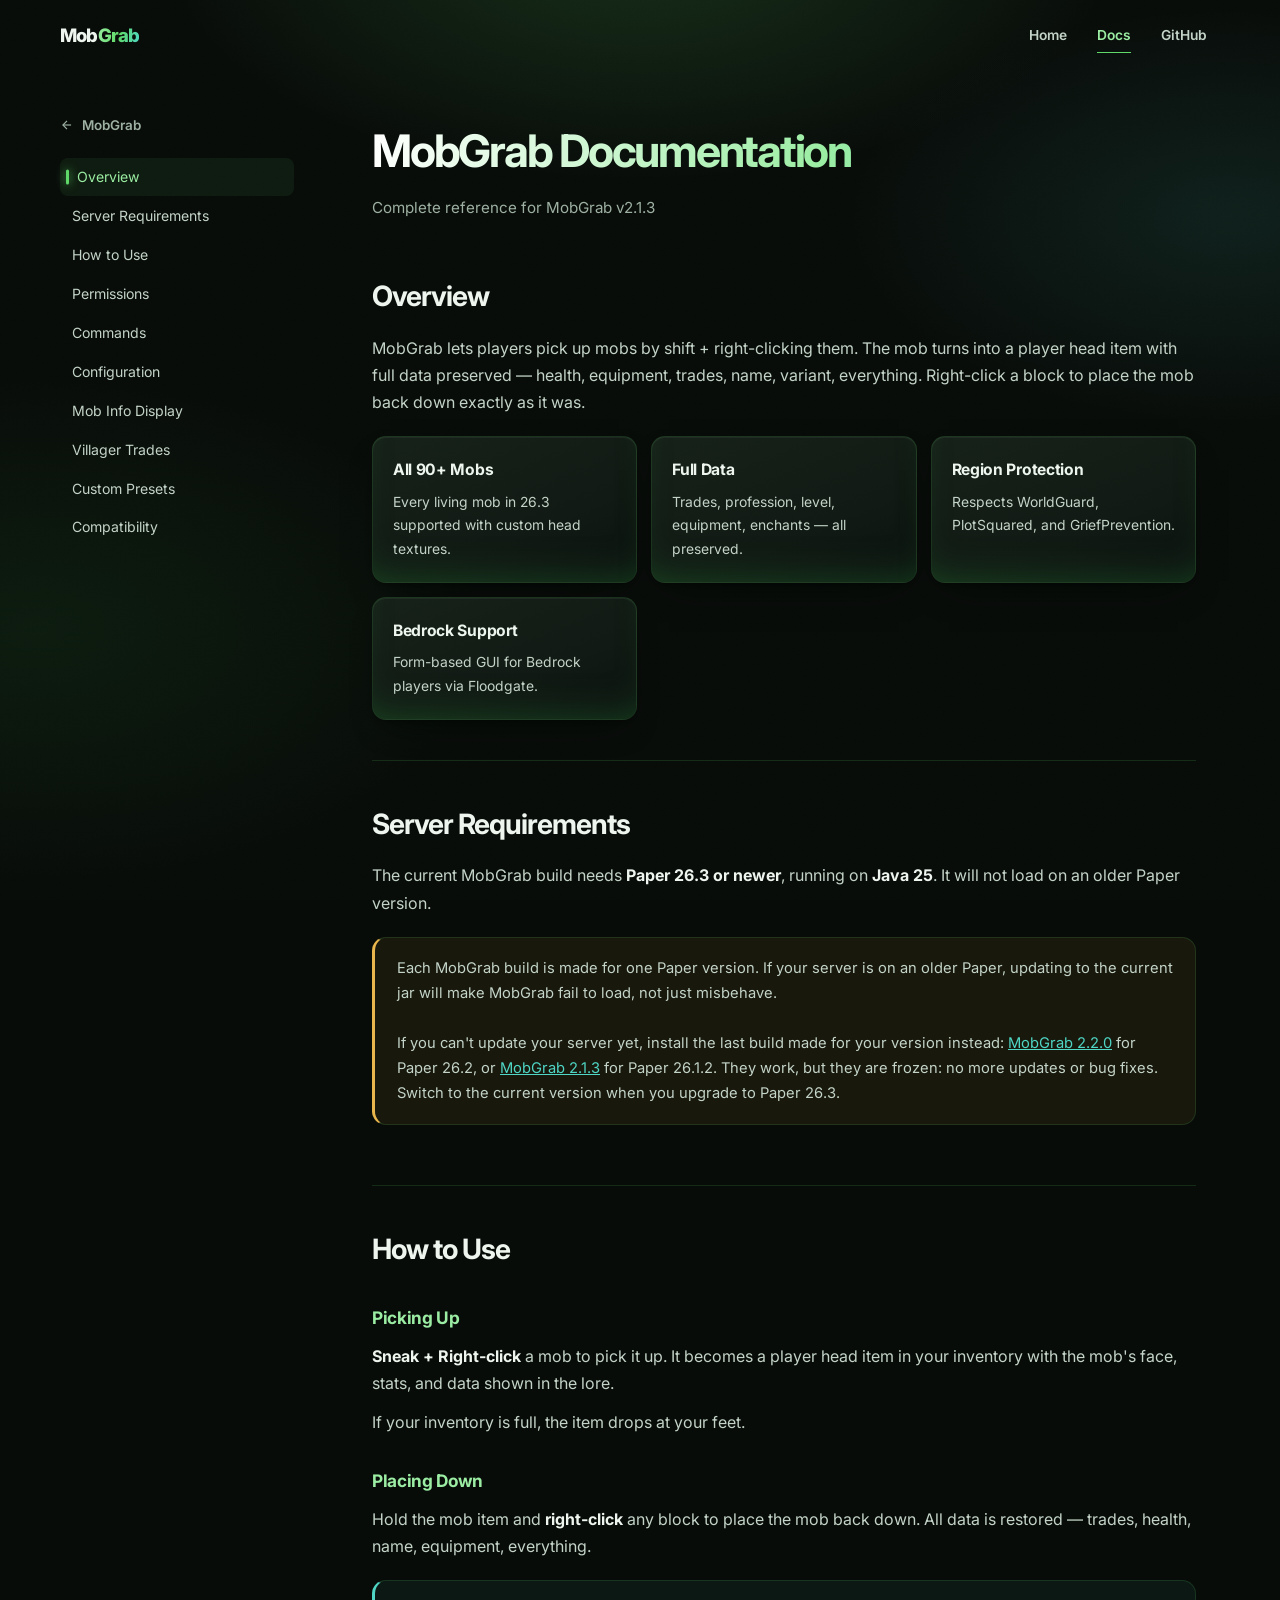
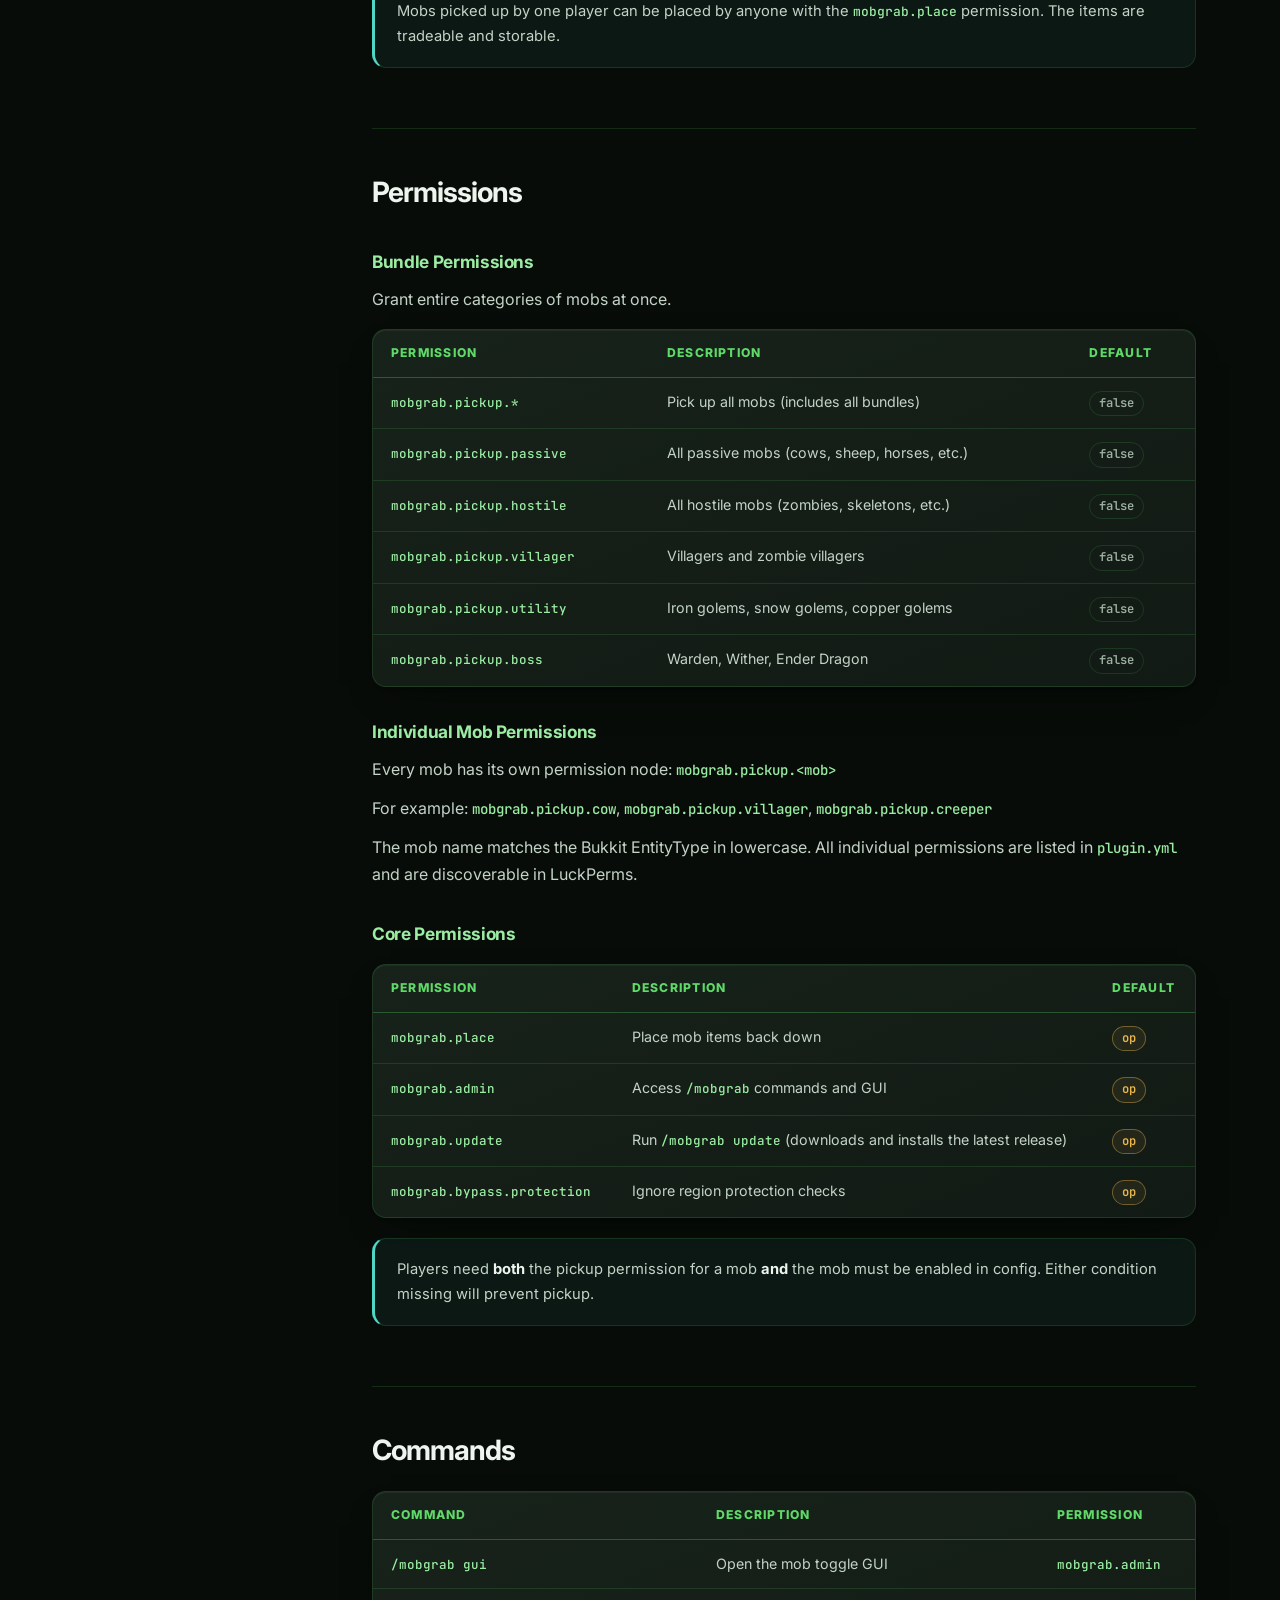
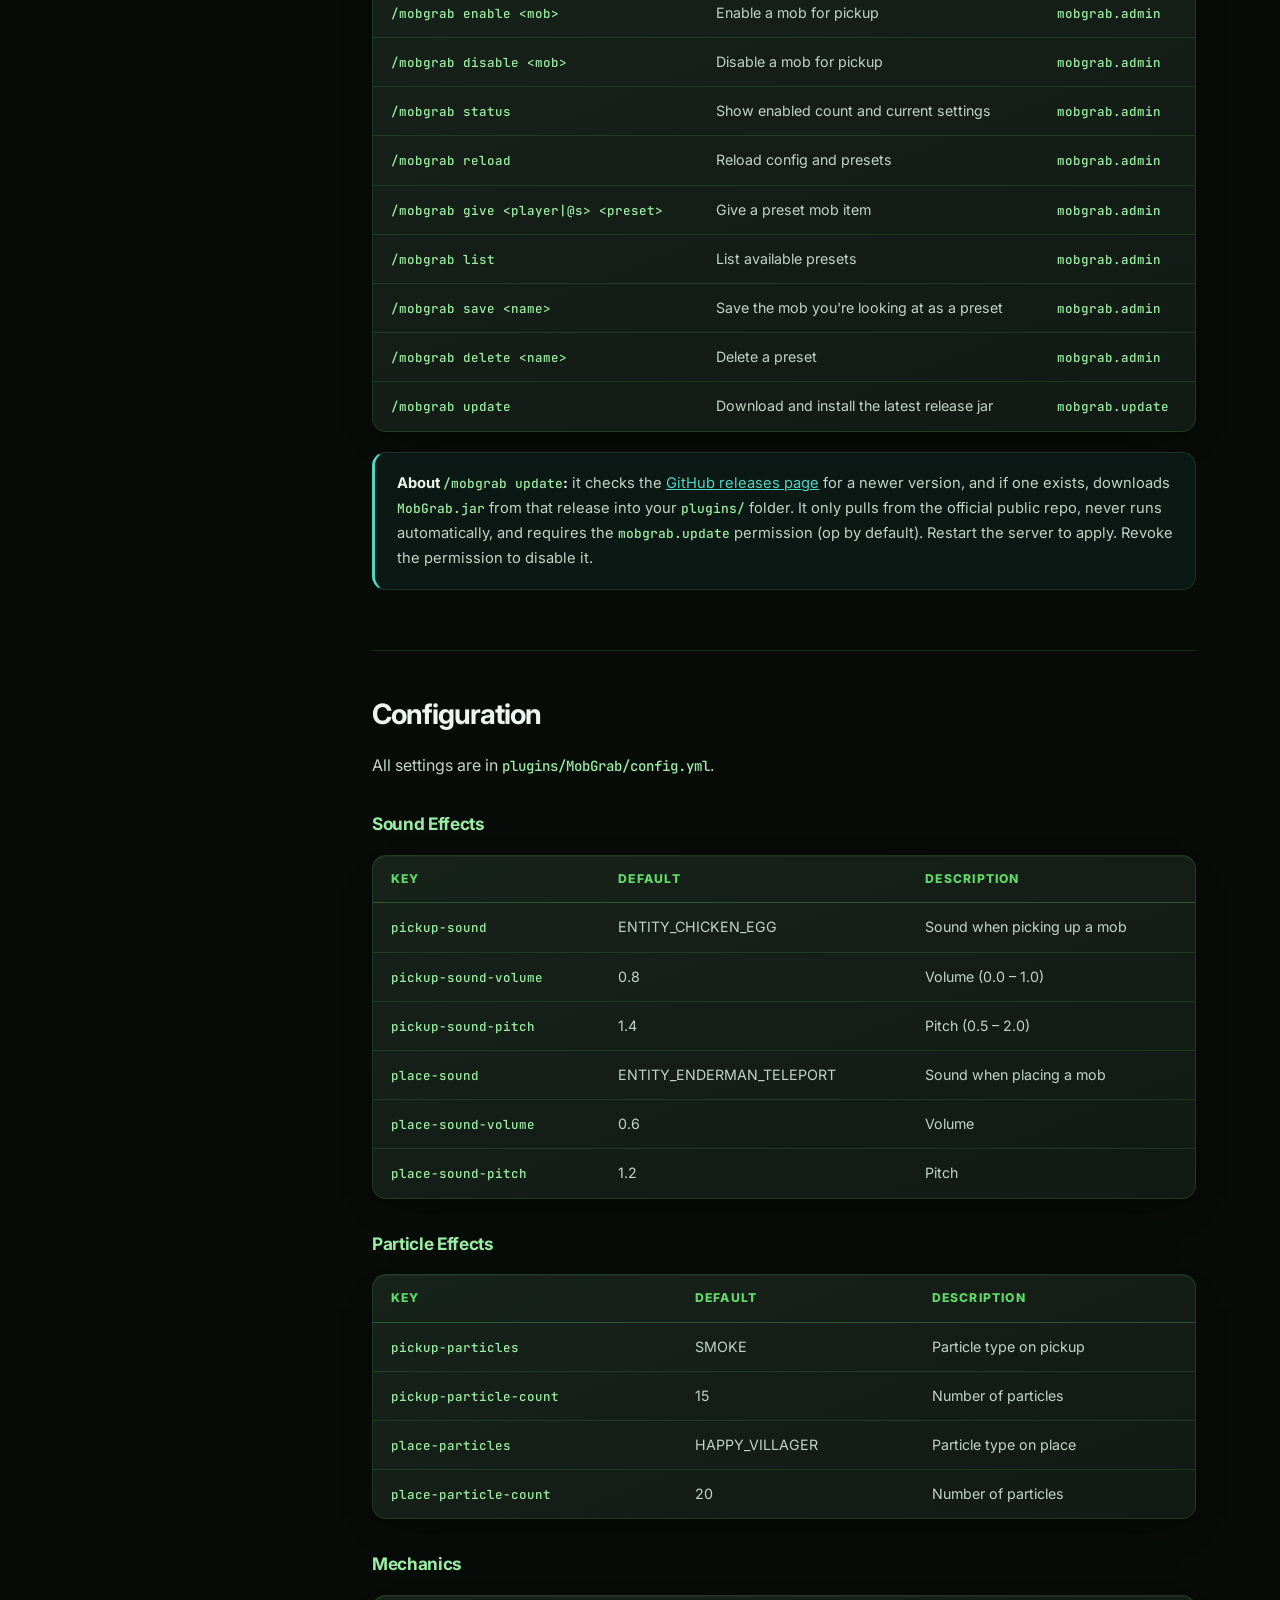
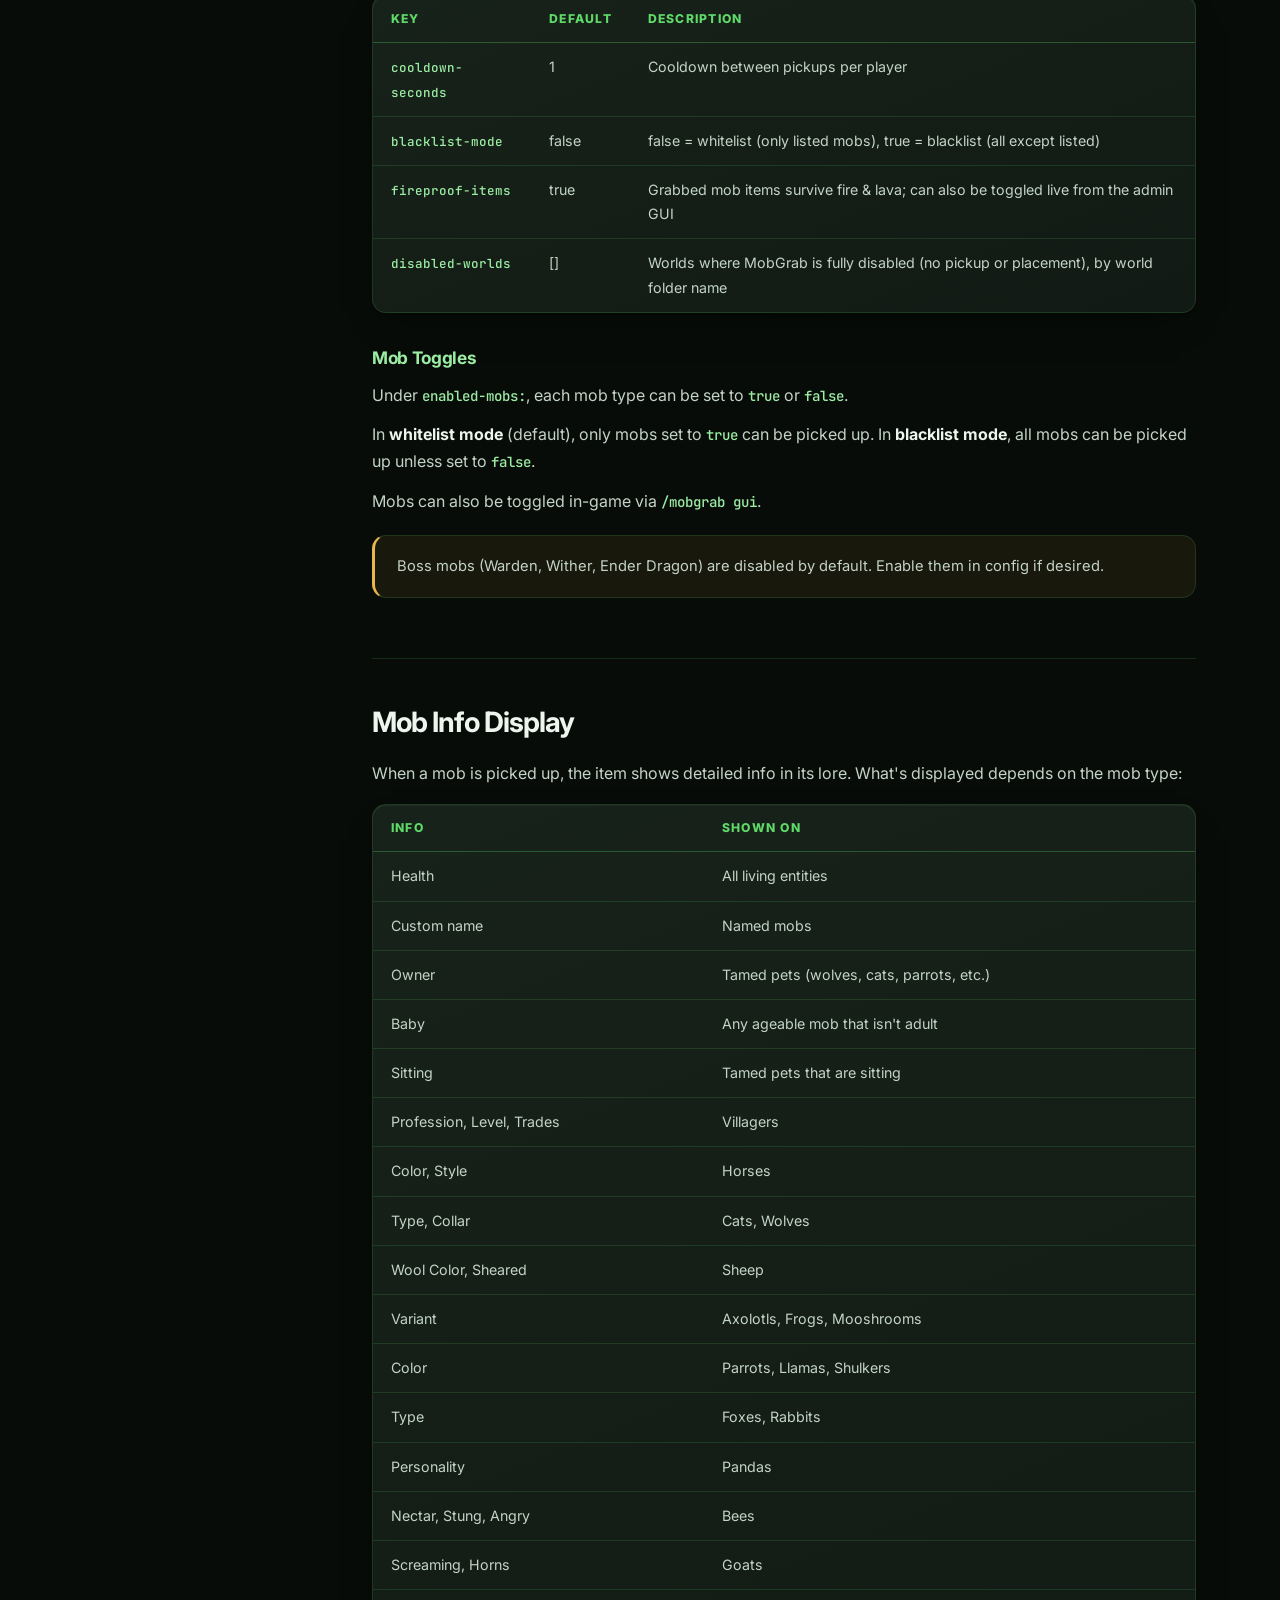
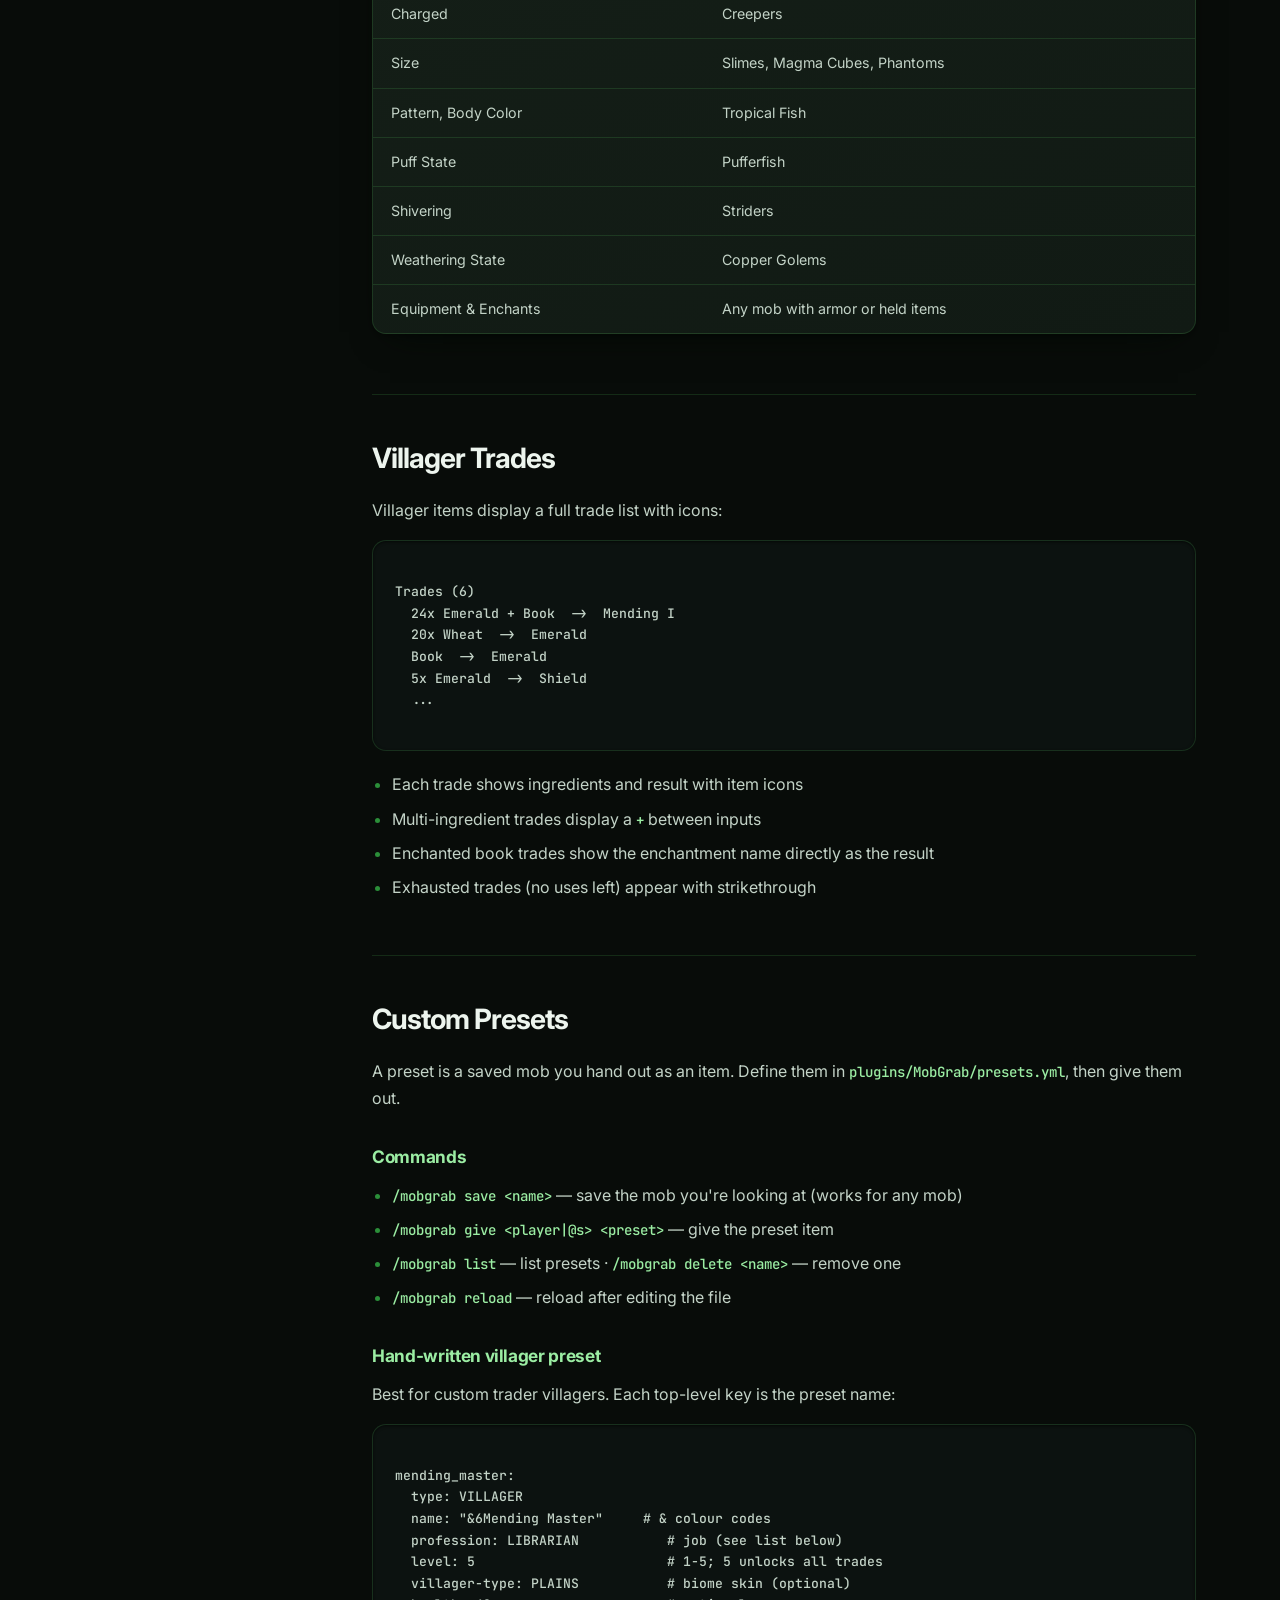
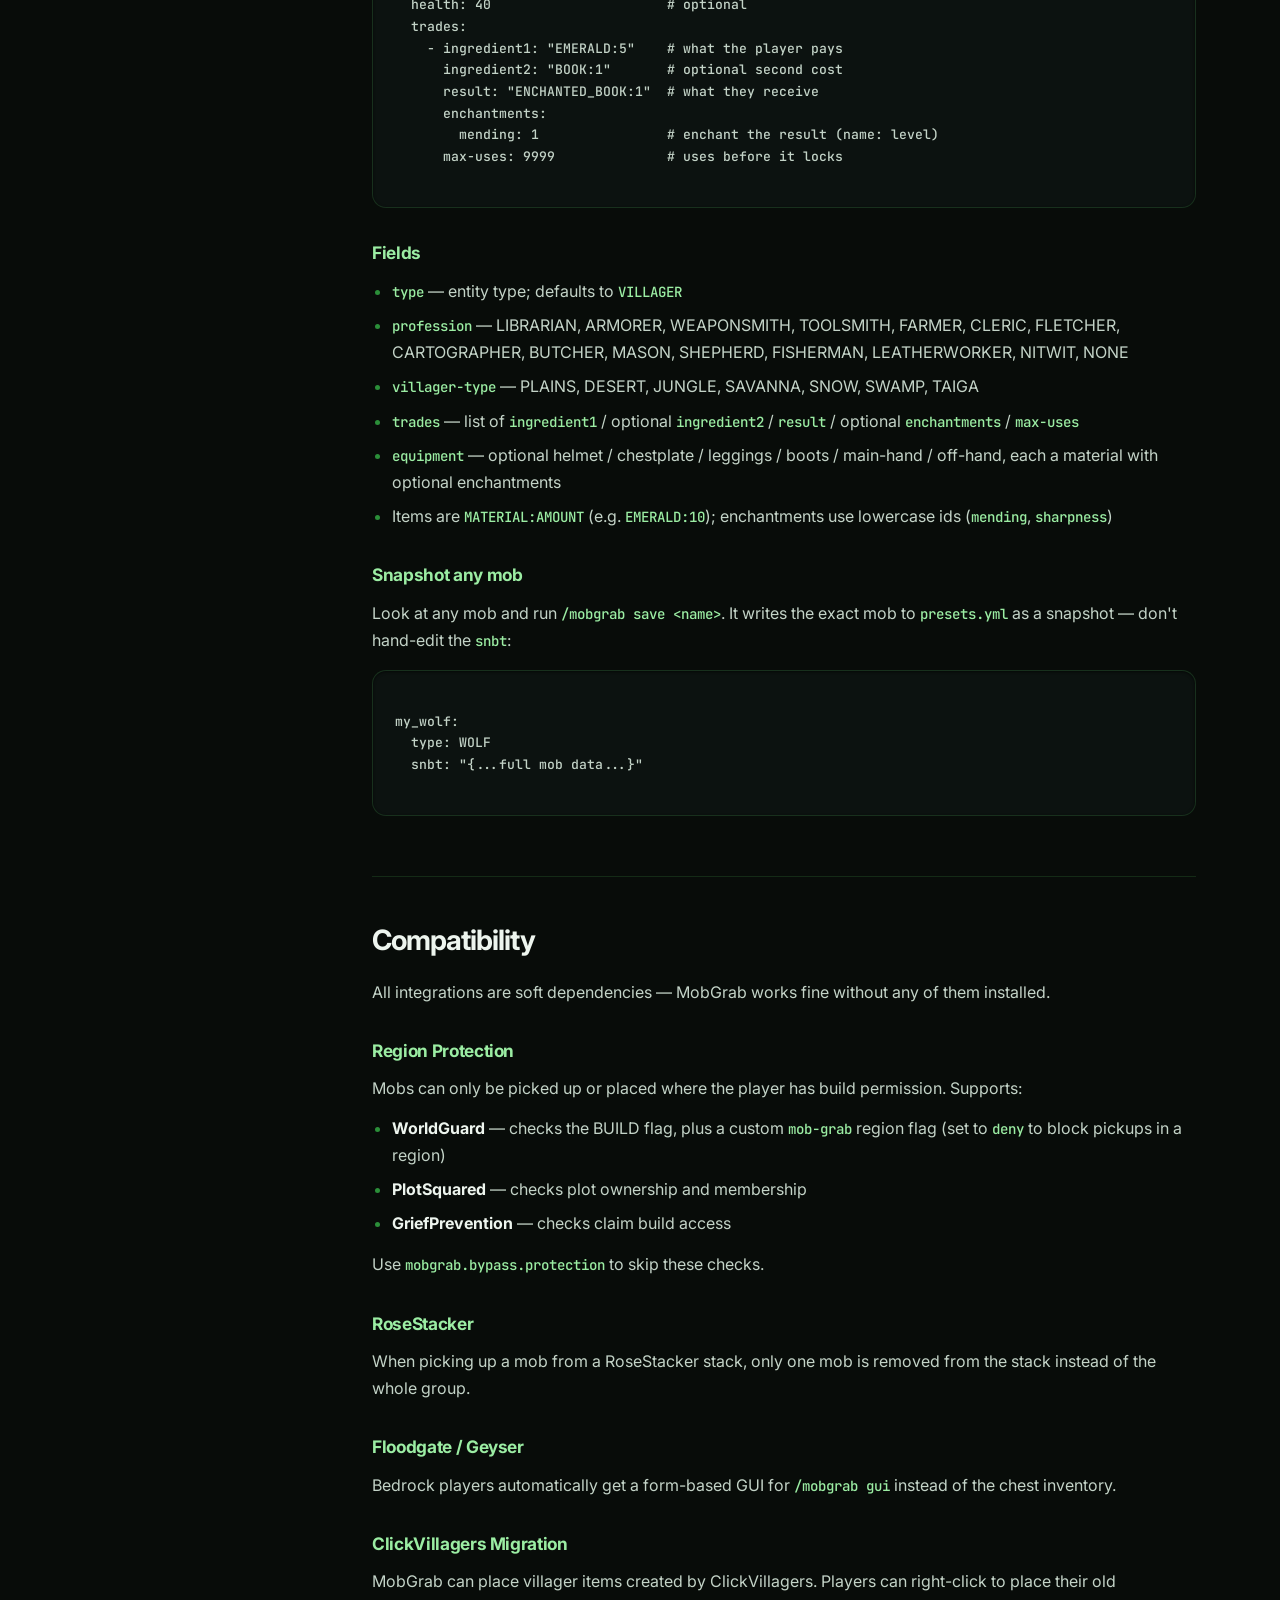
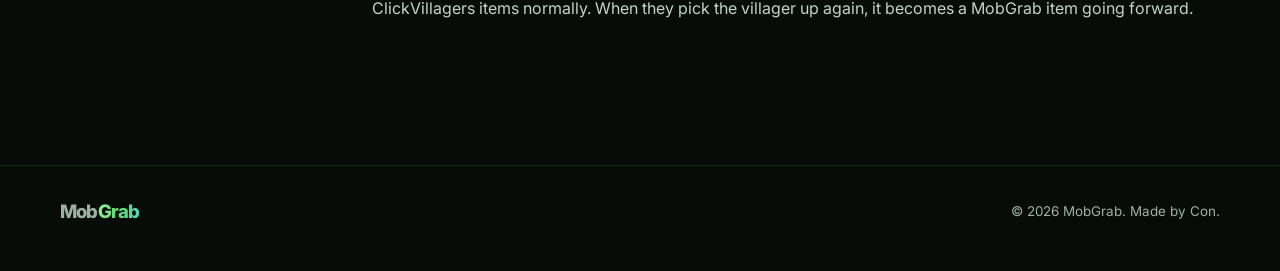
==== commit 9ed62031: "Migrate to Paper 26.3 build 49 Pin paper-api to 26.3.build.49-alpha (the newest; Paper has no stable" ====
--- a/docs.html
+++ b/docs.html
@@ -63,7 +63,7 @@
             <div class="docs-grid">
                 <div class="docs-grid-item">
                     <h4>All 90+ Mobs</h4>
-                    <p>Every living mob in 26.2 supported with custom head textures.</p>
+                    <p>Every living mob in 26.3 supported with custom head textures.</p>
                 </div>
                 <div class="docs-grid-item">
                     <h4>Full Data</h4>
@@ -82,11 +82,11 @@
 
         <section id="requirements" class="docs-section">
             <h2>Server Requirements</h2>
-            <p>The current MobGrab build needs <strong>Paper 26.2 or newer</strong>, running on <strong>Java 25</strong>. It will not load on an older Paper version.</p>
+            <p>The current MobGrab build needs <strong>Paper 26.3 or newer</strong>, running on <strong>Java 25</strong>. It will not load on an older Paper version.</p>
             <div class="docs-callout docs-callout-warn">
-                Older MobGrab jars used to run on both Paper 26.1.2 and Paper 26.2 from the same file. That is no longer true &mdash; Paper 26.2 changed enough under the hood that MobGrab now has to target one version or the other. If your server is still on Paper 26.1.2, updating to the current jar will make MobGrab fail to load, not just misbehave.
+                Each MobGrab build is made for one Paper version. If your server is on an older Paper, updating to the current jar will make MobGrab fail to load, not just misbehave.
                 <br><br>
-                If you can't move your server to Paper 26.2 yet, install <a href="https://github.com/ThConMan/MobGrab/releases/tag/mc26.1.2-final">MobGrab 2.1.3</a> instead, the last build made for 26.1.2. It works, but it is frozen: it will not receive any further updates or bug fixes. Switch to the current version whenever you upgrade to Paper 26.2.
+                If you can't update your server yet, install the last build made for your version instead: <a href="https://github.com/ThConMan/MobGrab/releases/tag/v2.2.0">MobGrab 2.2.0</a> for Paper 26.2, or <a href="https://github.com/ThConMan/MobGrab/releases/tag/v2.1.3">MobGrab 2.1.3</a> for Paper 26.1.2. They work, but they are frozen: no more updates or bug fixes. Switch to the current version when you upgrade to Paper 26.3.
             </div>
         </section>
 
